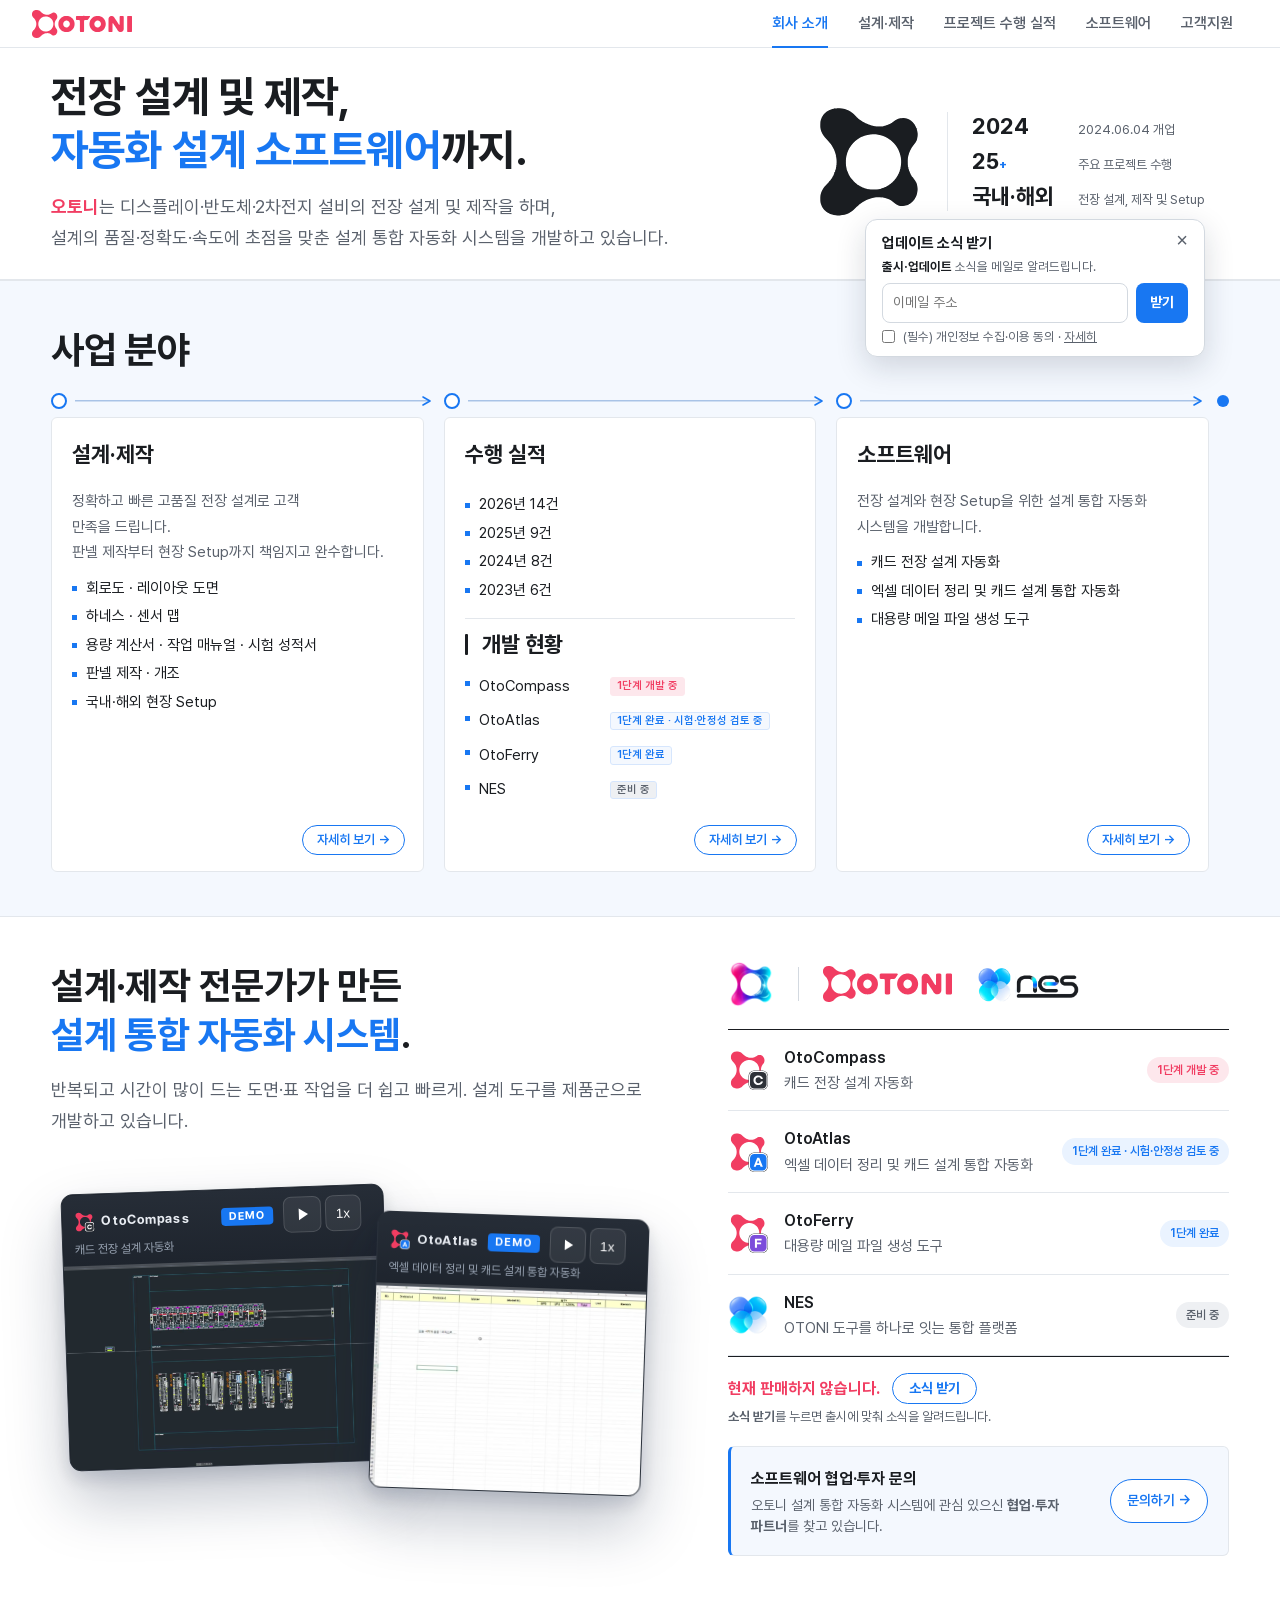
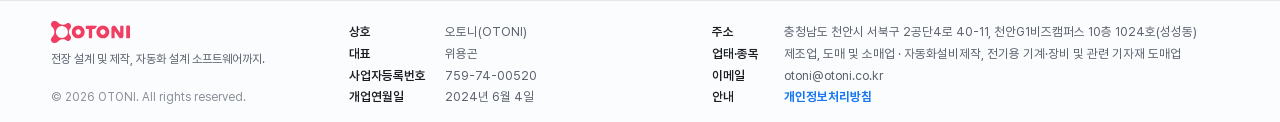
==== index.html @ 74be7f38 "Add files via upload" ====
<!DOCTYPE html>
<html lang="ko">
<head>
<meta charset="utf-8">
<meta name="viewport" content="width=device-width, initial-scale=1">
<title>회사 소개 | OTONI</title>
<meta name="description" content="오토니(OTONI) — 디스플레이·반도체·2차전지 설비의 전장 설계 및 제작, 설계 통합 자동화 시스템 개발.">
<meta property="og:type" content="website">
<meta property="og:site_name" content="OTONI 오토니">
<meta property="og:title" content="회사 소개 | OTONI">
<meta property="og:description" content="오토니는 디스플레이·반도체·2차전지 설비의 전장 설계 및 제작을 하며, 설계의 품질·정확도·속도에 초점을 맞춘 설계 통합 자동화 시스템을 개발하고 있습니다.">
<meta property="og:url" content="https://otoni.co.kr/">
<meta property="og:image" content="https://otoni.co.kr/og.png">
<meta property="og:image:width" content="1200">
<meta property="og:image:height" content="630">
<meta name="twitter:card" content="summary_large_image">
<meta name="theme-color" content="#ffffff">
<link rel="icon" href="mark.svg?v=1123a" type="image/svg+xml">
<link rel="stylesheet" href="style.css?v=1123a">
</head>
<body class="p-home">
<header class="hd">
  <div class="wrap hd-in">
    <a class="brand" href="index.html?v=1123a" aria-label="OTONI 홈"><img class="logo" src="logo_small.svg?v=1123a" alt="OTONI" width="143" height="40"></a>
    <nav class="nav">
      <a href="index.html?v=1123a#about" data-page="p-home">회사 소개</a>
      <a href="design.html?v=1123a" data-page="p-design">설계·제작</a>
      <a href="build.html?v=1123a" data-page="p-build">프로젝트 수행 실적</a>
      <a href="software.html?v=1123a" data-page="p-software">소프트웨어</a>
      <a href="contact.html?v=1123a" data-page="p-contact">고객지원</a>
    </nav>
  </div>
</header>
<main>
<script>(function(){var m=window.matchMedia&&matchMedia('(hover:hover) and (pointer:fine)').matches;if(m)document.documentElement.classList.add('hov-ok');})();</script>
<svg width="0" height="0" style="position:absolute" aria-hidden="true"><defs><symbol id="otm" viewBox="0 0 906.6 1000"><path fill="#F13D62" fill-rule="evenodd" d="M149,0.5 L132.6,2.1 L119.2,4.1 L108.4,6.6 L97.3,10.1 L83.6,15.7 L70.9,22.1 L59.3,29.1 L48.9,36.8 L40.2,44.5 L31.9,53.6 L24.4,63.4 L17.9,73.8 L11.8,85.9 L6.7,98.4 L3.3,109.6 L1.2,121 L0,145 L0.1,163.6 L0.9,175.9 L3.8,192.7 L10,210.7 L20,231.3 L32.2,250.5 L42.6,263.6 L72.8,296.3 L94.7,322.3 L108.9,342.5 L122.4,366.1 L129.1,380.1 L134.8,393.8 L140.5,410.1 L145.1,426.1 L148.3,440.6 L151.4,458.9 L153.5,476.1 L154.4,490.9 L154.4,507 L153.2,523.6 L150.4,545.1 L147,563.9 L143.1,579.5 L138,595.4 L132,611 L124.9,626.8 L111.5,651.8 L104.1,663.2 L95.7,674.7 L73,702.4 L41.5,735.6 L29.1,751.8 L21.2,764.3 L14.6,776.8 L9,789.9 L4.7,802.7 L1.5,817.7 L0.2,833.6 L0.2,863.3 L1.9,881.6 L5.6,896.4 L12.1,913 L19.5,927.2 L28.6,940.3 L36.3,949.2 L44.6,957.4 L53.6,964.9 L62.7,971.2 L73.3,977.4 L85,983.1 L96.4,987.8 L108.1,991.4 L121.8,994.6 L140.7,998.1 L152.3,999.5 L162.1,1000 L171.3,999.7 L181.7,998.5 L219.3,991.8 L235.3,987.3 L251.9,980.8 L266.8,973.4 L281.5,964.3 L292.5,956.3 L303.3,947.1 L338.3,913 L356.1,897.6 L382.4,878.1 L395.4,869.8 L407.8,862.8 L421.1,856.3 L437,849.4 L452.6,843.4 L466.7,838.8 L482.2,834.7 L503.4,830.2 L518,827.7 L531.5,826.3 L556.2,825.9 L578.9,827.9 L608.6,834.1 L632.1,841.4 L650.8,849.5 L668,859.3 L683.6,870.3 L710.8,891.7 L722,899.2 L735.3,905.4 L749.4,909.1 L760.9,910.3 L773.1,909.9 L787.7,907.7 L803.9,903.9 L815.5,900 L826.7,895 L837.3,888.8 L847.8,881.3 L859.8,870.6 L871.3,857.8 L881.3,843.7 L889.4,829.2 L895.7,814.6 L900.3,799.3 L904.2,779.4 L905.9,762.3 L905.5,748.8 L903.4,732.3 L900.3,716.6 L896.5,704.4 L891.6,693.9 L885.2,683.5 L861.4,652.7 L851.9,639 L843.6,625.2 L836.7,611.4 L827.8,589.7 L820.4,566.2 L814.8,542.8 L812.6,523.9 L812.3,485.5 L813.6,464 L817.8,442.3 L826.6,412.1 L836.9,387.6 L850.4,362.6 L862.4,344.7 L885.9,314.3 L893.9,301.4 L897.4,293.6 L900.1,285.6 L904.8,262.1 L906.6,246.2 L906.5,232.7 L904.4,216.9 L900.2,198.3 L895.2,183.1 L888.3,167.3 L880.6,153.3 L871.7,140.7 L860.2,127.9 L847.2,116.6 L834,107.5 L819.8,100.3 L807.2,95.9 L794.6,93.4 L778,92.4 L759.6,92.9 L750.5,94 L741.5,95.9 L732.8,98.7 L723.3,102.9 L706.6,112.2 L674.7,134.5 L657.3,145 L635.6,155.4 L612.2,163.3 L589.6,169 L569.4,171.3 L528,171.3 L515.1,170.4 L503.6,168.6 L468.9,159.9 L442.6,151 L414.3,138.7 L386.6,123.6 L366.4,110.4 L348.9,96.7 L332.9,82.1 L303.1,52.4 L288.7,39.8 L272.6,28.4 L256.4,19.5 L245.6,14.8 L233.4,10.5 L221.6,7.1 L210.8,4.7 L195.6,2.6 L172.9,0.4 L161.2,0 Z M463.8,232.1 L489.5,230.8 L519.8,231.6 L543.1,234.4 L566.7,239.6 L591.4,247.3 L613.6,256.7 L635.3,268.6 L656.2,282.9 L677.4,300.9 L697.2,320.4 L713.4,339.9 L726.5,359.4 L738.7,382.2 L748.8,406.8 L757.2,434 L762.3,459.4 L765.1,485.9 L765.3,507.4 L762.5,538.2 L757.7,564.4 L750.9,588.7 L742.3,610.6 L730,634.8 L716.4,656.2 L699,677.9 L680.3,697.7 L662.5,713 L641.8,727.5 L618.1,740.8 L593.2,751.7 L566.8,760.4 L554.8,763.3 L542.6,765.5 L516.8,767.9 L485.9,768.2 L458.1,766.6 L435.5,763.1 L410.5,756.2 L386.3,747 L362.5,735.2 L341,721.8 L321.7,706.4 L301,686 L280.4,662.9 L272.5,652.7 L265.9,643 L253.9,620.7 L241.7,592.3 L234.4,568.7 L229.2,543.3 L226.8,516.8 L226.7,485.3 L228.8,461.3 L233.5,436.4 L240.9,410.2 L250.7,385.5 L262.4,363.1 L276.6,342.1 L296,318.9 L317.9,297 L337.6,281.2 L362.4,264.9 L384.3,253.5 L408.5,244.2 L436.6,236.8 Z"/></symbol></defs></svg>
<section class="hero" id="about">
  <div class="wrap hero-in">
    <div class="hero-text">
      <h1><span class="nb">전장 설계 및 제작,</span> <span class="nb"><span class="bl">자동화 설계 소프트웨어</span>까지.</span></h1>
      <p class="lead"><b class="o">오토니</b>는 디스플레이·반도체·2차전지 설비의 전장 설계 및 제작을 하며,<br class="br-pc"> 설계의 품질·정확도·속도에 초점을 맞춘 설계 통합 자동화 시스템을 개발하고 있습니다.</p>
    </div>
    <div class="hero-side">
      <span class="mk-hit"><svg class="draw-mark" viewBox="-20 -20 946.6 1040" aria-hidden="true"><defs><clipPath id="mclip"><path id="mk" clip-rule="evenodd" d="M149,0.5 L132.6,2.1 L119.2,4.1 L108.4,6.6 L97.3,10.1 L83.6,15.7 L70.9,22.1 L59.3,29.1 L48.9,36.8 L40.2,44.5 L31.9,53.6 L24.4,63.4 L17.9,73.8 L11.8,85.9 L6.7,98.4 L3.3,109.6 L1.2,121 L0,145 L0.1,163.6 L0.9,175.9 L3.8,192.7 L10,210.7 L20,231.3 L32.2,250.5 L42.6,263.6 L72.8,296.3 L94.7,322.3 L108.9,342.5 L122.4,366.1 L129.1,380.1 L134.8,393.8 L140.5,410.1 L145.1,426.1 L148.3,440.6 L151.4,458.9 L153.5,476.1 L154.4,490.9 L154.4,507 L153.2,523.6 L150.4,545.1 L147,563.9 L143.1,579.5 L138,595.4 L132,611 L124.9,626.8 L111.5,651.8 L104.1,663.2 L95.7,674.7 L73,702.4 L41.5,735.6 L29.1,751.8 L21.2,764.3 L14.6,776.8 L9,789.9 L4.7,802.7 L1.5,817.7 L0.2,833.6 L0.2,863.3 L1.9,881.6 L5.6,896.4 L12.1,913 L19.5,927.2 L28.6,940.3 L36.3,949.2 L44.6,957.4 L53.6,964.9 L62.7,971.2 L73.3,977.4 L85,983.1 L96.4,987.8 L108.1,991.4 L121.8,994.6 L140.7,998.1 L152.3,999.5 L162.1,1000 L171.3,999.7 L181.7,998.5 L219.3,991.8 L235.3,987.3 L251.9,980.8 L266.8,973.4 L281.5,964.3 L292.5,956.3 L303.3,947.1 L338.3,913 L356.1,897.6 L382.4,878.1 L395.4,869.8 L407.8,862.8 L421.1,856.3 L437,849.4 L452.6,843.4 L466.7,838.8 L482.2,834.7 L503.4,830.2 L518,827.7 L531.5,826.3 L556.2,825.9 L578.9,827.9 L608.6,834.1 L632.1,841.4 L650.8,849.5 L668,859.3 L683.6,870.3 L710.8,891.7 L722,899.2 L735.3,905.4 L749.4,909.1 L760.9,910.3 L773.1,909.9 L787.7,907.7 L803.9,903.9 L815.5,900 L826.7,895 L837.3,888.8 L847.8,881.3 L859.8,870.6 L871.3,857.8 L881.3,843.7 L889.4,829.2 L895.7,814.6 L900.3,799.3 L904.2,779.4 L905.9,762.3 L905.5,748.8 L903.4,732.3 L900.3,716.6 L896.5,704.4 L891.6,693.9 L885.2,683.5 L861.4,652.7 L851.9,639 L843.6,625.2 L836.7,611.4 L827.8,589.7 L820.4,566.2 L814.8,542.8 L812.6,523.9 L812.3,485.5 L813.6,464 L817.8,442.3 L826.6,412.1 L836.9,387.6 L850.4,362.6 L862.4,344.7 L885.9,314.3 L893.9,301.4 L897.4,293.6 L900.1,285.6 L904.8,262.1 L906.6,246.2 L906.5,232.7 L904.4,216.9 L900.2,198.3 L895.2,183.1 L888.3,167.3 L880.6,153.3 L871.7,140.7 L860.2,127.9 L847.2,116.6 L834,107.5 L819.8,100.3 L807.2,95.9 L794.6,93.4 L778,92.4 L759.6,92.9 L750.5,94 L741.5,95.9 L732.8,98.7 L723.3,102.9 L706.6,112.2 L674.7,134.5 L657.3,145 L635.6,155.4 L612.2,163.3 L589.6,169 L569.4,171.3 L528,171.3 L515.1,170.4 L503.6,168.6 L468.9,159.9 L442.6,151 L414.3,138.7 L386.6,123.6 L366.4,110.4 L348.9,96.7 L332.9,82.1 L303.1,52.4 L288.7,39.8 L272.6,28.4 L256.4,19.5 L245.6,14.8 L233.4,10.5 L221.6,7.1 L210.8,4.7 L195.6,2.6 L172.9,0.4 L161.2,0 Z M463.8,232.1 L489.5,230.8 L519.8,231.6 L543.1,234.4 L566.7,239.6 L591.4,247.3 L613.6,256.7 L635.3,268.6 L656.2,282.9 L677.4,300.9 L697.2,320.4 L713.4,339.9 L726.5,359.4 L738.7,382.2 L748.8,406.8 L757.2,434 L762.3,459.4 L765.1,485.9 L765.3,507.4 L762.5,538.2 L757.7,564.4 L750.9,588.7 L742.3,610.6 L730,634.8 L716.4,656.2 L699,677.9 L680.3,697.7 L662.5,713 L641.8,727.5 L618.1,740.8 L593.2,751.7 L566.8,760.4 L554.8,763.3 L542.6,765.5 L516.8,767.9 L485.9,768.2 L458.1,766.6 L435.5,763.1 L410.5,756.2 L386.3,747 L362.5,735.2 L341,721.8 L321.7,706.4 L301,686 L280.4,662.9 L272.5,652.7 L265.9,643 L253.9,620.7 L241.7,592.3 L234.4,568.7 L229.2,543.3 L226.8,516.8 L226.7,485.3 L228.8,461.3 L233.5,436.4 L240.9,410.2 L250.7,385.5 L262.4,363.1 L276.6,342.1 L296,318.9 L317.9,297 L337.6,281.2 L362.4,264.9 L384.3,253.5 L408.5,244.2 L436.6,236.8 Z"/></clipPath><filter id="gr" x="-10%" y="-10%" width="120%" height="120%"><feTurbulence type="fractalNoise" baseFrequency="0.09" numOctaves="3" seed="4" result="n"/><feColorMatrix in="n" type="matrix" values="0 0 0 0 0 0 0 0 0 0 0 0 0 0 0 0 0 0 -2.2 1.7" result="m"/><feComposite in="SourceGraphic" in2="m" operator="in" result="t"/><feTurbulence type="fractalNoise" baseFrequency="0.02" numOctaves="2" seed="9" result="d"/><feDisplacementMap in="t" in2="d" scale="22" xChannelSelector="R" yChannelSelector="G"/></filter><filter id="gr2" x="-5%" y="-5%" width="110%" height="110%"><feTurbulence type="fractalNoise" baseFrequency="0.11" numOctaves="3" seed="2" result="n"/><feColorMatrix in="n" type="matrix" values="0 0 0 0 0 0 0 0 0 0 0 0 0 0 0 0 0 0 -0.9 1.35" result="m"/><feComposite in="SourceGraphic" in2="m" operator="in" result="t"/><feTurbulence type="fractalNoise" baseFrequency="0.03" numOctaves="2" seed="6" result="d"/><feDisplacementMap in="t" in2="d" scale="10" xChannelSelector="R" yChannelSelector="G"/></filter></defs><g filter="url(#gr)"><g class="hts" clip-path="url(#mclip)"></g></g><use class="fl" href="#mk" fill-rule="evenodd" filter="url(#gr2)"/><use class="sol" href="#mk" fill-rule="evenodd"/><mask id="wm" maskUnits="userSpaceOnUse" x="-60" y="-60" width="1030" height="1120"><g class="lvl"><path class="wv" fill="#fff" d="M-900,0 Q-825,-60 -750,0 T-600,0 Q-525,-60 -450,0 T-300,0 Q-225,-60 -150,0 T0,0 Q75,-60 150,0 T300,0 Q375,-60 450,0 T600,0 Q675,-60 750,0 T900,0 Q975,-60 1050,0 T1200,0 Q1275,-60 1350,0 T1500,0 Q1575,-60 1650,0 T1800,0 Q1875,-60 1950,0 T2100,0 L1900,1300 L-900,1300 Z"/></g></mask><g class="pk" mask="url(#wm)"><use href="#mk" fill-rule="evenodd" class="pkf"/><use href="#mk" class="pks"/></g></svg></span><script>(function(){var s=document.querySelector(".draw-mark");if(!s)return;var n="http://www.w3.org/2000/svg",g=s.querySelector(".hts"),d=s.querySelector("#mk").getAttribute("d"),q=11,i,e;function R(){q=(q*16807)%2147483647;return q/2147483647}function p(c,a){var t=document.createElementNS(n,"path");t.setAttribute("class",c);t.setAttribute("pathLength","1");t.setAttribute("d",a);return t}var N=900;for(i=0;i<N;i++){var ps=i<N/2?0:1,f=(i%(N/2))/(N/2),an=-0.62+(R()-0.5)*0.12,L=220+R()*300,x=-60+R()*1030,y=1060-f*1130+(R()-0.5)*90,cx=Math.cos(an)*L/2,cy=Math.sin(an)*L/2,bx=(R()-0.5)*50,by=(R()-0.5)*50;e=p("ht","M"+(x-cx).toFixed(0)+" "+(y-cy).toFixed(0)+" Q"+(x+bx).toFixed(0)+" "+(y+by).toFixed(0)+" "+(x+cx).toFixed(0)+" "+(y+cy).toFixed(0));e.style.animationDelay=((ps?3.4:2.6)+1.0*f+R()*0.12).toFixed(2)+"s";e.style.strokeWidth=(6+R()*7).toFixed(1);e.style.opacity=(ps?0.6+R()*0.35:0.25+R()*0.25).toFixed(2);g.appendChild(e)}d.split(/(?=M)/).forEach(function(x){if(x.trim())s.appendChild(p("ol",x.trim()))});var pk=s.querySelector(".pk");if(pk)s.appendChild(pk)})();</script><script>(function(){var s=document.querySelector('.draw-mark');if(!s)return;var h=s.parentNode;var gi=document.createElementNS('http://www.w3.org/2000/svg','g');gi.setAttribute('class','in');[].slice.call(s.childNodes).forEach(function(n){if(n.nodeName!=='defs')gi.appendChild(n);});s.appendChild(gi);var rm=window.matchMedia&&matchMedia('(prefers-reduced-motion:reduce)').matches;setTimeout(function(){s.classList.add('ready');},rm?0:4700);var lv=s.querySelector('.lvl');if(!s.animate||!lv)return;var T=2600,E='cubic-bezier(.3,.6,.4,1)',IO='ease-in-out',TL=[{transform:'rotate(0deg)',offset:0},{transform:'rotate(0deg)',offset:0.6346,easing:IO},{transform:'rotate(-20deg)',offset:0.7731,easing:IO},{transform:'rotate(1.5deg)',offset:0.9423,easing:IO},{transform:'rotate(0deg)',offset:1}],FL=[{transform:'translateY(1150px)',offset:0,easing:'ease-in-out'},{transform:'translateY(-70px)',offset:0.6923},{transform:'translateY(-70px)',offset:1}];var J=[{transform:'rotate(0deg)',offset:0}];for(var k=1;k<=45;k++){var a=5*Math.min(1,(46-k)/16);J.push({transform:'rotate('+(k%2?-a:a).toFixed(2)+'deg)',offset:+(0.6923*k/46).toFixed(4)});}J.push({transform:'rotate(0deg)',offset:0.6923},{transform:'rotate(0deg)',offset:1}); var A=null;function mk(){if(A)return;A=rm?[lv.animate(FL,{duration:T,fill:'both'})]:[s.animate(TL,{duration:T,fill:'both'}),gi.animate(J,{duration:T,fill:'both'}),lv.animate(FL,{duration:T,fill:'both'})];A.forEach(function(a){a.pause();});}var AC=null,cur=null;function unlock(){if(rm)return;try{if(!AC)AC=new (window.AudioContext||window.webkitAudioContext)();if(AC.state==='suspended')AC.resume();}catch(x){}}document.addEventListener('pointerdown',unlock,true);document.addEventListener('keydown',unlock,true);function snd(dur){if(rm||!AC||dur<0.05)return null;if(AC.state==='suspended')AC.resume();var c=AC,t=c.currentTime+0.02,end=t+dur,m=c.createGain(),e=c.createGain(),all=[];m.gain.value=0.25;m.connect(c.destination);e.gain.setValueAtTime(0,t);e.gain.linearRampToValueAtTime(1,t+0.04);e.gain.setValueAtTime(1,Math.max(t+0.05,end-0.12));e.gain.linearRampToValueAtTime(0,end);e.connect(m);function osc(ty,f){var o=c.createOscillator();o.type=ty;o.frequency.value=f;all.push(o);return o;}var o=osc('triangle',650);o.frequency.setValueAtTime(650,t);o.frequency.linearRampToValueAtTime(950,end);var am=c.createGain();am.gain.value=0.5;var l=osc('sine',18),lg=c.createGain();lg.gain.value=0.5;l.connect(lg);lg.connect(am.gain);o.connect(am);am.connect(e);var h2=osc('sine',1300),hg=c.createGain();hg.gain.value=0.2;h2.frequency.setValueAtTime(1300,t);h2.frequency.linearRampToValueAtTime(1900,end);h2.connect(hg);hg.connect(am);all.forEach(function(x){x.start(t);x.stop(end+0.02);});var p=c.createOscillator(),pg=c.createGain();p.type='sine';p.frequency.setValueAtTime(600,end);p.frequency.exponentialRampToValueAtTime(1800,end+0.12);pg.gain.setValueAtTime(0,end);pg.gain.linearRampToValueAtTime(1,end+0.015);pg.gain.exponentialRampToValueAtTime(0.001,end+0.2);p.connect(pg);pg.connect(m);p.start(end);p.stop(end+0.22);all.push(p);return {stop:function(){var n=c.currentTime;try{m.gain.cancelScheduledValues(n);m.gain.setValueAtTime(m.gain.value,n);m.gain.linearRampToValueAtTime(0,n+0.05);}catch(x){}all.forEach(function(x){try{x.stop(n+0.06);}catch(y){}});}};}function go(r){mk();A.forEach(function(a){a.playbackRate=r;a.play();});if(cur){cur.stop();cur=null;}if(r>0){var left=(1800-(A[0].currentTime||0))/1000;try{cur=snd(left);}catch(x){}}}function run(r){if(!s.classList.contains('ready')||!document.documentElement.classList.contains('hov-ok'))return;go(r);}h.addEventListener('pointerenter',function(){run(1);});h.addEventListener('pointerleave',function(){run(-1);});var busy=false;h.addEventListener('click',function(){if(document.documentElement.classList.contains('hov-ok')||!s.classList.contains('ready')||busy)return;busy=true;unlock();go(1);setTimeout(function(){go(-1);setTimeout(function(){busy=false;},T);},T);});var li=document.createElement('li');li.className='mk-li';var mq=window.matchMedia&&matchMedia('(max-width:900px)');function place(){var ul=document.querySelector('.hero-stats');if(!ul)return;if(mq&&mq.matches){if(h.parentNode!==li){li.appendChild(h);ul.appendChild(li);}}else if(h.parentNode===li){ul.parentNode.insertBefore(h,ul);if(li.parentNode)li.parentNode.removeChild(li);}}function init(){place();if(mq){if(mq.addEventListener)mq.addEventListener('change',place);else if(mq.addListener)mq.addListener(place);}}if(document.readyState==='loading')document.addEventListener('DOMContentLoaded',init);else init();})();</script>
      <ul class="hero-stats">
        <li><b>2024</b><span>2024.06.04 개업</span></li>
        <li><b>25<small>+</small></b><span>주요 프로젝트 수행</span></li>
        <li><b>국내·해외</b><span>전장 설계, 제작 및 Setup</span></li>
      </ul>
    </div>
  </div>
</section>

<section class="sec business" id="business">
  <div class="wrap">
    <h2>사업 분야</h2>
    <ol class="flow">
      <li class="step">
        <i class="node" aria-hidden="true"></i>
        <div class="box">
        <h3><a class="step-link" href="design.html?v=1123a">설계·제작</a></h3>
        <p>정확하고 빠른 고품질 전장 설계로 고객 만족을 드립니다.</p>
        <p>판넬 제작부터 현장 Setup까지 책임지고 완수합니다.</p>
        <ul><li>회로도 · 레이아웃 도면</li><li>하네스 · 센서 맵</li><li>용량 계산서 · 작업 매뉴얼 · 시험 성적서</li><li>판넬 제작 · 개조</li><li>국내·해외 현장 Setup</li></ul>
        <span class="more" aria-hidden="true">자세히 보기 <i class="arr">→</i></span>
        </div>
      </li>
      <li class="step">
        <i class="node" aria-hidden="true"></i>
        <div class="box bx2-box">
        <h3><a class="step-link" href="build.html?v=1123a">수행 실적</a></h3>
        <div class="bx2"><div class="bx2-lft"><ul><li>2026년 14건</li><li>2025년 9건</li><li>2024년 8건</li><li>2023년 6건</li></ul></div><div class="bx2-r"><p class="bx2-h bx2-t"><i class="h3-bar" aria-hidden="true"></i>개발 현황</p><ul class="bx2-l"><li>OtoCompass<i class="tag ing">1단계 개발 중</i></li><li>OtoAtlas<i class="tag done">1단계 완료 ·<span class="tbr"></span> 시험·안정성 검토 중</i></li><li>OtoFerry<i class="tag done">1단계 완료</i></li><li>NES<i class="tag prep">준비 중</i></li></ul></div></div>
        <span class="more" aria-hidden="true">자세히 보기 <i class="arr">→</i></span>
        </div>
      </li>
      <li class="step">
        <i class="node" aria-hidden="true"></i>
        <div class="box">
        <h3><a class="step-link" href="software.html?v=1123a">소프트웨어</a></h3>
        <p>전장 설계와 현장 Setup을 위한 설계 통합 자동화 시스템을 개발합니다.</p>
        <ul><li>캐드 전장 설계 자동화</li><li>엑셀 데이터 정리 및 캐드 설계 통합 자동화</li><li>대용량 메일 파일 생성 도구</li></ul>
        <span class="more" aria-hidden="true">자세히 보기 <i class="arr">→</i></span>
        </div>
      </li>
    </ol>
  </div>
</section>

<section class="sec software" id="software">
  <div class="wrap">
    <div class="sw-in">
      <div class="sw-text">
        <h2>설계·제작 전문가가 만든<br><span>설계 통합 자동화 시스템</span>.</h2>
        <p class="lead">반복되고 시간이 많이 드는 도면·표 작업을 더 쉽고 빠르게. 설계 도구를 제품군으로 개발하고 있습니다.</p>
        <div class="vds"><figure class="vd"><div class="vd-bar"><span class="vd-dots" aria-hidden="true"><i></i><i></i><i></i></span><b>OtoCompass</b><span class="vd-sub">캐드 전장 설계 자동화</span><span class="vd-live">DEMO</span></div><video src="v_demo2.mp4" poster="v_demo2_p.jpg" autoplay muted loop playsinline disablepictureinpicture disableremoteplayback preload="metadata" aria-label="OtoCompass 시연 영상" data-head="OtoCompass_head_ondark.svg"></video><span class="vd-zoom" aria-hidden="true"><svg viewBox="0 0 80 80"><circle cx="40" cy="40" r="37"/><path d="M33 26.5 L55 40 L33 53.5 Z"/></svg></span></figure>
<figure class="vd"><div class="vd-bar"><span class="vd-dots" aria-hidden="true"><i></i><i></i><i></i></span><b>OtoAtlas</b><span class="vd-sub">엑셀 데이터 정리 및 캐드 설계 통합 자동화</span><span class="vd-live">DEMO</span></div><video src="v_demo1.mp4" poster="v_demo1_p.jpg" autoplay muted loop playsinline disablepictureinpicture disableremoteplayback preload="metadata" aria-label="OtoAtlas 시연 영상" data-head="OtoAtlas_head_ondark.svg"></video><span class="vd-zoom" aria-hidden="true"><svg viewBox="0 0 80 80"><circle cx="40" cy="40" r="37"/><path d="M33 26.5 L55 40 L33 53.5 Z"/></svg></span></figure>
</div>
      </div>
      <div class="sw-side">
        <div class="syms" aria-label="PJT = OTONI + NES">
          <img class="sym-pjt" src="combo.png?v=1123a" alt="PJT">
          <span class="sym-bar" aria-hidden="true"></span>
          <img class="sym-otoni" src="logo.svg?v=1123a" alt="OTONI">
          <img class="sym-nes" src="nes_h2.png" alt="NES">
        </div>
        <ul class="sw-list">
          <li><img class="pi" src="OtoCompass_40.svg" alt=""><div><b>OtoCompass</b><span>캐드 전장 설계 자동화</span></div><span class="soon dev">1단계 개발 중</span></li>
          <li><img class="pi" src="OtoAtlas_40.svg" alt=""><div><b>OtoAtlas</b><span>엑셀 데이터 정리 및 캐드 설계 통합 자동화</span></div><span class="soon done">1단계 완료 · 시험·안정성 검토 중</span></li>
          <li><img class="pi" src="OtoFerry_40.svg" alt=""><div><b>OtoFerry</b><span>대용량 메일 파일 생성 도구</span></div><span class="soon done">1단계 완료</span></li>
          <li><img class="pi" src="nes.png?v=1123a" alt=""><div><b>NES</b><span>OTONI 도구를 하나로 잇는 통합 플랫폼</span></div><span class="soon">준비 중</span></li>
        </ul>
        <div class="sale-row sale-c" id="subscribe"><div class="sale-l"><p class="sale-1">현재 판매하지 않습니다. <button type="button" class="sub-open" aria-expanded="false">소식 받기</button></p><p class="sale-2"><strong>소식 받기</strong>를 누르면 출시에 맞춰 소식을 알려드립니다.</p></div>
  <form class="sub-form" hidden novalidate>
    <div class="sub-row"><input type="email" name="email" placeholder="이메일 주소" autocomplete="email" required aria-label="이메일 주소"><button type="submit">받기</button></div>
    <label class="sub-ok"><input type="checkbox" name="agree"> (필수) 개인정보 수집·이용 동의 — 이메일 주소, 소식 메일 발송, 수신 거부 때까지 보관 · <a href="privacy.html?v=1123a#subscribe">자세히</a></label>
    <p class="sub-msg" aria-live="polite"></p>
  </form></div>
        <div class="inv"><div><b>소프트웨어 협업·투자 문의</b><span>오토니 설계 통합 자동화 시스템에 관심 있으신 <strong>협업·투자 파트너</strong>를 찾고 있습니다.</span></div><a href="mailto:otoni@otoni.co.kr">문의하기 →</a></div>
      </div>
    </div>
  </div>
</section>
<div class="vlb" id="vlb" hidden role="dialog" aria-modal="true" aria-label="시연 영상 크게 보기"><div class="vlb-box" tabindex="-1"><div class="vlb-bar"><span class="vlb-t"></span><div class="vd-ctl"><button type="button" class="vd-pp" aria-label="멈춤"><svg viewBox="0 0 24 24" aria-hidden="true"><path class="ps" d="M8 5h3v14H8zM13 5h3v14h-3z"/><path class="pl" d="M8 5l11 7-11 7z"/></svg></button><button type="button" class="vd-sp" aria-label="재생 속도">1x</button></div><button class="vlb-b vlb-fs" type="button" aria-label="전체 화면" title="전체 화면"><svg viewBox="0 0 24 24" aria-hidden="true"><rect x="5" y="5" width="14" height="14" rx="1.5"/></svg></button><button class="vlb-b vlb-x" type="button" aria-label="닫기" title="닫기"><svg viewBox="0 0 24 24" aria-hidden="true"><path d="M6 6l12 12M18 6L6 18"/></svg></button></div><video muted loop playsinline disablepictureinpicture disableremoteplayback></video></div></div>
<script>
(function(){var lb=document.getElementById('vlb');if(!lb)return;var lv=lb.querySelector('video'),lt=lb.querySelector('.vlb-t'),lx=lb.querySelector('.vlb-x'),lf=lb.querySelector('.vlb-fs'),bx=lb.querySelector('.vlb-box'),last=null;
function fit(){var s=lv.videoWidth?lv:last,ar=s&&s.videoWidth?s.videoWidth/s.videoHeight:1.6;bx.style.width=innerWidth<=560?'':Math.round(Math.min(innerWidth*0.7,1000,(innerHeight-120)*ar))+'px';}
window.addEventListener('resize',function(){if(!lb.hidden)fit();});lv.addEventListener('loadedmetadata',function(){if(!lb.hidden)fit();});
function fsEl(){return document.fullscreenElement||document.webkitFullscreenElement;}
var snd=null;function ding(){try{if(!snd){snd=new Audio('play_click.mp3');snd.volume=0.35;}snd.currentTime=0;var q=snd.play();if(q&&q.catch)q.catch(function(){});}catch(e){}}   

var lpp=lb.querySelector('.vd-pp'),lsp=lb.querySelector('.vd-sp'),lc=lb.querySelector('.vd-ctl');
lc.addEventListener('click',function(e){e.stopPropagation();});
function lui(){lpp.classList.toggle('paused',lv.paused);lpp.setAttribute('aria-label',lv.paused?'재생':'멈춤');lsp.textContent=lv.playbackRate+'x';}
['play','pause','ratechange','loadedmetadata'].forEach(function(k){lv.addEventListener(k,lui);});
lpp.onclick=function(){if(lv.paused){var p=lv.play();if(p&&p.catch)p.catch(function(){});if(last){var q=last.play();if(q&&q.catch)q.catch(function(){});}}else{lv.pause();if(last)last.pause();}lui();};
lsp.onclick=function(){var r=lv.playbackRate>1?1:2;lv.defaultPlaybackRate=lv.playbackRate=r;if(last)last.playbackRate=r;lui();};
function open(v){ding();last=v;var nm=(v.getAttribute('aria-label')||'').replace(' 시연 영상',''),hd=v.getAttribute('data-head');if(hd){lt.textContent='';var im=new Image();im.className='vlb-logo';im.alt=nm;im.src=hd;lt.appendChild(im);}else lt.textContent=nm;lv.src=v.currentSrc||v.src;lv.poster=v.poster;lv.muted=true;lv.defaultPlaybackRate=lv.playbackRate=v.playbackRate||1;lb.hidden=false;document.documentElement.classList.add('vlb-on');fit();try{lv.currentTime=0;}catch(e){}if(v.paused){lv.pause();}else{var p=lv.play();if(p&&p.catch)p.catch(function(){});}lui();bx.focus();}
function close(){if(fsEl()){(document.exitFullscreen||document.webkitExitFullscreen).call(document);}lb.hidden=true;lv.pause();lv.removeAttribute('src');lv.load();document.documentElement.classList.remove('vlb-on');if(last)last.focus();}

function full(){if(fsEl()){(document.exitFullscreen||document.webkitExitFullscreen).call(document);return;}if(bx.requestFullscreen){var q=bx.requestFullscreen();if(q&&q.catch)q.catch(function(){});}else if(bx.webkitRequestFullscreen)bx.webkitRequestFullscreen();else if(lv.webkitEnterFullscreen)lv.webkitEnterFullscreen();}
function fsc(){var on=fsEl()===bx;lf.setAttribute('aria-label',on?'전체 화면 끝내기':'전체 화면');lf.title=on?'전체 화면 끝내기':'전체 화면';bx.focus();}
document.addEventListener('fullscreenchange',fsc);document.addEventListener('webkitfullscreenchange',fsc);
[].forEach.call(document.querySelectorAll('.vd video'),function(v){v.tabIndex=0;v.setAttribute('role','button');v.addEventListener('click',function(){open(v);});v.addEventListener('keydown',function(e){if(e.key==='Enter'||e.key===' '){e.preventDefault();open(v);}});});
lx.addEventListener('click',close);lf.addEventListener('click',full);lb.addEventListener('click',function(e){if(e.target===lb)close();});
document.addEventListener('keydown',function(e){if(!lb.hidden&&!fsEl()&&(e.key==='Escape'||e.key==='Esc'))close();});})();
</script>
<script>(function(){var ls=document.querySelectorAll('.step-link');ls.forEach(function(a){a.addEventListener('mouseup',function(){a.blur();});a.addEventListener('click',function(){a.blur();});});window.addEventListener('pageshow',function(){var e=document.activeElement;if(e&&e.classList&&e.classList.contains('step-link'))e.blur();});})();</script>
<script>(function(){var nav=document.querySelectorAll('.nav a'),fine=document.documentElement.classList.contains('hov-ok');function f(h){return (h||'').split(/[?#]/)[0].split('/').pop();}var steps=document.querySelectorAll('.step');function off(){steps.forEach(function(s){s.classList.remove('hv');});nav.forEach(function(a){a.classList.remove('hl');});}steps.forEach(function(s){var l=s.querySelector('.step-link');if(!l)return;var k=f(l.getAttribute('href')),t=null;nav.forEach(function(a){if(f(a.getAttribute('href'))===k)t=a;});function on(){s.classList.add('hv');if(t)t.classList.add('hl');}function out(){s.classList.remove('hv');if(t)t.classList.remove('hl');}if(fine){s.addEventListener('mouseenter',on);s.addEventListener('mouseleave',out);}s.addEventListener('touchstart',function(){off();on();},{passive:true});s.addEventListener('touchmove',out,{passive:true});s.addEventListener('touchcancel',out);s.addEventListener('touchend',function(){setTimeout(out,450);});});window.addEventListener('pageshow',off);})();</script>
<script>

(function(){var bx=document.querySelector('.bx2-box');if(!bx)return;var h=bx.querySelector('h3'),a=h.querySelector('a'),b=bx.querySelector('.bx2'),r=bx.style;
function fit(){if(innerWidth<1601){['--lw','--th','--th2'].forEach(function(p){r.removeProperty(p)});return;}
 r.setProperty('--lw',(Math.ceil(a.getBoundingClientRect().width)+40)+'px');r.setProperty('--th',h.offsetHeight+'px');r.setProperty('--th2','0px');
 r.setProperty('--th2',(bx.querySelector('.bx2-l li').getBoundingClientRect().top-b.getBoundingClientRect().top)+'px');}
fit();addEventListener('load',fit);addEventListener('resize',fit);if(document.fonts)document.fonts.ready.then(fit);})();
</script>
<script>

(function(){
var VD_BGM='';
var SRC=window.OTONI_VD_BGM||VD_BGM,vds=[].slice.call(document.querySelectorAll('.vds .vd'));if(!vds.length||!SRC)return;
function ls(k,v){try{if(v===undefined)return localStorage.getItem(k);localStorage.setItem(k,v);}catch(e){}}
var V=+(ls('otoni_rm_vol')||.3),cur=null;
function fade(a,to,ms,done){var v0=a.volume,t0=performance.now();(function f(){var k=Math.min(1,(performance.now()-t0)/ms);a.volume=Math.max(0,Math.min(1,v0+(to-v0)*k));if(k<1)requestAnimationFrame(f);else if(done)done();})();}
var S=vds.map(function(vd){var bar=vd.querySelector('.vd-bar');if(!bar)return null;
  var vh=document.createElement('div');vh.className='rv-vol off';vh.innerHTML='<button type="button" class="rv-mute" aria-label="배경 음악 켜기/끄기" aria-pressed="false"><svg viewBox="0 0 24 24" aria-hidden="true"><path d="M4 9h4l5-4v14l-5-4H4z"/><path class="w" d="M16 9a4 4 0 0 1 0 6M18.5 6.5a8 8 0 0 1 0 11"/><path class="x" d="M16 9l5 6M21 9l-5 6"/></svg></button><input type="range" min="0" max="1" step="0.05" aria-label="소리 크기">';
  bar.appendChild(vh);var s={vd:vd,vh:vh,au:null,vis:true,rg:vh.querySelector('input'),mb:vh.querySelector('.rv-mute')};s.rg.value=V;s.rg.style.setProperty('--v',V*100+'%');
  vh.addEventListener('click',function(e){e.stopPropagation();});
  s.mb.onclick=function(){if(s.au)off(s);else on(s);};
  s.rg.oninput=function(){V=+s.rg.value;ls('otoni_rm_vol',V);S.forEach(function(o){if(o){o.rg.value=V;o.rg.style.setProperty('--v',V*100+'%');}});if(s.au)s.au.volume=s.vis?V:V*.15;if(V>0&&!s.au)on(s);};
  return s;});
function off(s){var a=s.au;s.au=null;s.vh.classList.add('off');s.mb.setAttribute('aria-pressed','false');if(cur===s)cur=null;if(a)fade(a,0,400,function(){a.pause();});}
function on(s){if(cur&&cur!==s)off(cur);var a=new Audio(SRC);a.loop=true;a.volume=0;s.au=a;cur=s;s.vh.classList.remove('off');s.mb.setAttribute('aria-pressed','true');
  var p=a.play();if(p&&p.catch)p.catch(function(){if(s.au===a)off(s);});fade(a,s.vis?V:V*.15,400);}
var probe=new Audio();probe.preload='metadata';S.forEach(function(s){if(s)s.vh.hidden=true;});probe.addEventListener('loadedmetadata',function(){S.forEach(function(s){if(s)s.vh.hidden=false;});});probe.src=SRC;
if('IntersectionObserver' in window)S.forEach(function(s){if(!s)return;new IntersectionObserver(function(es){s.vis=es[0].isIntersecting;if(s.au)fade(s.au,s.vis?V:V*.15,400);}).observe(s.vd);});
})();
</script>
<script>

(function(){
var vds=[].slice.call(document.querySelectorAll('.vds .vd'));
function fmt(s){s=Math.max(0,Math.floor(s||0));return Math.floor(s/60)+':'+('0'+s%60).slice(-2);}
vds.forEach(function(vd){var bar=vd.querySelector('.vd-bar'),v=vd.querySelector('video');if(!bar||!v)return;
  var c=document.createElement('div');c.className='vd-ctl';
  c.innerHTML='<button type="button" class="vd-pp" aria-label="멈춤"><svg viewBox="0 0 24 24" aria-hidden="true"><path class="ps" d="M8 5h3v14H8zM13 5h3v14h-3z"/><path class="pl" d="M8 5l11 7-11 7z"/></svg></button><button type="button" class="vd-sp" aria-label="재생 속도">1x</button>';
  var vol=bar.querySelector('.rv-vol');if(vol)bar.insertBefore(c,vol);else bar.appendChild(c);
  var sk=document.createElement('div');sk.className='vd-seek';sk.setAttribute('role','slider');sk.setAttribute('aria-label','구간 이동');sk.tabIndex=0;sk.innerHTML='<i class="vd-fill"></i><i class="vd-knob"></i><span class="vd-tip"></span>';bar.appendChild(sk);
  var pp=c.querySelector('.vd-pp'),sp=c.querySelector('.vd-sp'),fill=sk.querySelector('.vd-fill'),knob=sk.querySelector('.vd-knob'),tip=sk.querySelector('.vd-tip'),drag=false;
  [c,sk].forEach(function(el){el.addEventListener('click',function(e){e.stopPropagation();});});
  function ui(){var p=v.duration?v.currentTime/v.duration:0;fill.style.transform='scaleX('+p.toFixed(4)+')';knob.style.left=(p*100).toFixed(2)+'%';pp.classList.toggle('paused',v.paused);pp.setAttribute('aria-label',v.paused?'재생':'멈춤');sk.setAttribute('aria-valuenow',Math.round(v.currentTime));}
  pp.onclick=function(){if(v.paused){var p=v.play();if(p&&p.catch)p.catch(function(){});}else v.pause();ui();};
  sp.onclick=function(){v.playbackRate=v.playbackRate>1?1:2;sp.textContent=v.playbackRate+'x';};
  function at(e){var r=sk.getBoundingClientRect();return Math.min(1,Math.max(0,(e.clientX-r.left)/r.width));}
  sk.addEventListener('pointerdown',function(e){if(!v.duration)return;drag=true;sk.classList.add('on');try{sk.setPointerCapture(e.pointerId);}catch(_){}v.currentTime=at(e)*v.duration;ui();e.preventDefault();});
  sk.addEventListener('pointermove',function(e){var q=at(e);tip.textContent=fmt(q*(v.duration||0));tip.style.left=(q*100)+'%';if(drag&&v.duration){v.currentTime=q*v.duration;ui();}});
  function end(){if(!drag)return;drag=false;sk.classList.remove('on');if(v.paused&&!pp.dataset.hold){var p=v.play();if(p&&p.catch)p.catch(function(){});}ui();}
  sk.addEventListener('pointerup',end);sk.addEventListener('pointercancel',end);
  sk.addEventListener('keydown',function(e){if(!v.duration)return;if(e.key=='ArrowRight'){v.currentTime=Math.min(v.duration,v.currentTime+5);ui();}if(e.key=='ArrowLeft'){v.currentTime=Math.max(0,v.currentTime-5);ui();}});
  v.addEventListener('ratechange',function(){sp.textContent=v.playbackRate+'x';});   
  v.addEventListener('timeupdate',ui);v.addEventListener('play',ui);v.addEventListener('pause',ui);v.addEventListener('loadedmetadata',ui);ui();
  
  var on=false;function loop(){if(!on)return;if(!v.paused)ui();requestAnimationFrame(loop);}
  if('IntersectionObserver' in window)new IntersectionObserver(function(es){var w=es[0].isIntersecting;if(w&&!on){on=true;loop();}else if(!w)on=false;}).observe(vd);
});
})();
</script>
</main>
<footer class="ft">
  <div class="wrap ft-in">
    <div class="ft-brand">
      <a class="brand" href="index.html?v=1123a" aria-label="OTONI 홈"><img class="logo" src="logo.svg?v=1123a" alt="OTONI" width="143" height="40"></a>
      <p>전장 설계 및 제작, 자동화 설계 소프트웨어까지.</p><p class="copy">© 2026 OTONI. All rights reserved.</p>
    </div>
    <ul class="ft-info">
      <li><b>상호</b> 오토니(OTONI)</li>
      <li><b>대표</b> 위용곤</li>
      <li><b>사업자등록번호</b> 759-74-00520</li>
      <li><b>개업연월일</b> 2024년 6월 4일</li>
    </ul>
    <ul class="ft-info">
      <li><b>주소</b> 충청남도 천안시 서북구 2공단4로 40-11, 천안G1비즈캠퍼스 10층 1024호(성성동)</li>
      <li><b>업태·종목</b> 제조업, 도매 및 소매업 · 자동화설비제작, 전기용 기계·장비 및 관련 기자재 도매업</li>
      <li><b>이메일</b> <a href="mailto:otoni@otoni.co.kr">otoni@otoni.co.kr</a></li><li><b>안내</b> <a class="pp" href="privacy.html?v=1123a"><b>개인정보처리방침</b></a></li>
    </ul>
  </div>
</footer>
<script>
(function(){var nav=document.querySelectorAll('.nav a');var pg=document.body.className;
nav.forEach(function(a){if((a.dataset.page&&a.dataset.page===pg)||(a.dataset.pages&&a.dataset.pages.split(' ').indexOf(pg)>=0))a.classList.add('on');});
if(pg!=='p-home'||!('IntersectionObserver' in window))return;
var map={};nav.forEach(function(a){if(a.dataset.sec)map[a.dataset.sec]=a;});
var io=new IntersectionObserver(function(es){es.forEach(function(e){if(e.isIntersecting){nav.forEach(function(a){a.classList.remove('on');});var a=map[e.target.id];if(a)a.classList.add('on');}});},{rootMargin:'-45% 0px -50% 0px'});
Object.keys(map).forEach(function(id){var s=document.getElementById(id);if(s)io.observe(s);});})();
</script>
<div class="sub-bar" id="subBar" hidden role="dialog" aria-label="업데이트 소식 받기">
  <button type="button" class="sub-x" aria-label="닫기">×</button>
  <b>업데이트 소식 받기</b>
  <span><strong>출시·업데이트</strong> 소식을 메일로 알려드립니다.</span>
  <form class="sub-form" novalidate>
    <div class="sub-row"><input type="email" name="email" placeholder="이메일 주소" autocomplete="email" required aria-label="이메일 주소"><button type="submit">받기</button></div>
    <label class="sub-ok"><input type="checkbox" name="agree"> (필수) 개인정보 수집·이용 동의 · <a href="privacy.html?v=1123a#subscribe">자세히</a></label>
    <p class="sub-msg" aria-live="polite"></p>
  </form>
</div>
<script src="sub_config.js?v=1123a"></script>
<script>

(function(){
var CFG=window.OTONI_SUB||{},SUB_URL=CFG.url||'',FIELD=CFG.field||'email';   
var K='otoni_sub',DAY=864e5;
function get(){try{return JSON.parse(localStorage.getItem(K)||'{}')}catch(e){return {}}}
function set(v){try{localStorage.setItem(K,JSON.stringify(v))}catch(e){}}
var bar=document.getElementById('subBar'),st=get();
var hideBar=st.done||(st.x&&Date.now()-st.x<30*DAY);

var hs=document.querySelector('.p-home .hero-stats');
function pin(){if(!bar)return;if(!hs||innerWidth<901){bar.style.position='';bar.style.top='';bar.style.left='';bar.style.right='';return;}var r=hs.getBoundingClientRect();bar.style.position='absolute';bar.style.top=Math.round(r.bottom+scrollY+8)+'px';bar.style.right='auto';bar.style.left=Math.round(r.right+scrollX-bar.offsetWidth)+'px';}
if(bar&&!hideBar&&hs){addEventListener('resize',pin);if(document.fonts)document.fonts.ready.then(pin);}
if(bar&&!hideBar){var on=function(){if(hs&&innerWidth>900){bar.hidden=false;pin();requestAnimationFrame(function(){bar.classList.add('show')});removeEventListener('scroll',on);return;}var lim=Math.min(400,(document.documentElement.scrollHeight-innerHeight)*0.3);if(scrollY>lim){bar.hidden=false;requestAnimationFrame(function(){bar.classList.add('show')});removeEventListener('scroll',on)}};addEventListener('scroll',on,{passive:true});on();
  bar.querySelector('.sub-x').onclick=function(){set({x:Date.now()});bar.classList.remove('show');setTimeout(function(){bar.hidden=true},250)};}
document.querySelectorAll('.sub-open').forEach(function(b){b.onclick=function(){var f=b.closest('.sale-row,.inv-sale').querySelector('.sub-form');f.hidden=!f.hidden;b.setAttribute('aria-expanded',!f.hidden);if(!f.hidden)f.email.focus();};});
document.querySelectorAll('.sub-form').forEach(function(f){f.onsubmit=function(e){e.preventDefault();var m=f.querySelector('.sub-msg'),em=f.email.value.trim();
  m.className='sub-msg';
  if(!/^[^\s@]+@[^\s@]+\.[^\s@]+$/.test(em)){m.textContent='이메일 주소를 확인해 주세요.';m.classList.add('bad');return}
  if(!f.agree.checked){m.textContent='개인정보 수집·이용 동의에 체크해 주세요.';m.classList.add('bad');return}
  if(!SUB_URL){m.textContent='소식 받기는 곧 열립니다. 잠시 뒤 다시 들러 주세요.';return}
  
  var btn=f.querySelector('button[type=submit]');btn.disabled=true;m.textContent='';
  var body=new URLSearchParams();body.append(FIELD,em);
  fetch(SUB_URL,{method:'POST',mode:'no-cors',body:body}).then(function(){
    set({done:1});m.textContent='✓ 신청되었습니다.';m.classList.add('good');f.email.value='';f.agree.checked=false;
    if(bar&&!bar.hidden)setTimeout(function(){bar.classList.remove('show');setTimeout(function(){bar.hidden=true},250)},2500);
  },function(){m.textContent='잠시 후 다시 시도해 주세요.';m.classList.add('bad');}).then(function(){btn.disabled=false;});};});
})();
</script>
</body>
</html>
---- style.css ----
@font-face{font-family:"Pretendard";font-style:normal;font-weight:400;font-display:swap;src:url("Pretendard-Regular.subset.woff2") format("woff2")}@font-face{font-family:"Pretendard";font-style:normal;font-weight:500;font-display:swap;src:url("Pretendard-Medium.subset.woff2") format("woff2")}@font-face{font-family:"Pretendard";font-style:normal;font-weight:600;font-display:swap;src:url("Pretendard-SemiBold.subset.woff2") format("woff2")}@font-face{font-family:"Pretendard";font-style:normal;font-weight:700 900;font-display:swap;src:url("Pretendard-Bold.subset.woff2") format("woff2")}

*{box-sizing:border-box;margin:0;padding:0}
html{scroll-behavior:smooth;-webkit-text-size-adjust:100%}
:root{--ink:#1A1D21;--sub:#5A616C;--line:#E3E7EC;--line2:#D3D9E0;--bg:#fff;--sky:#F4F8FE;--grid:#E9F1FC;--blue:#1877F2;--blue-d:#0F5FCC;--blue-l:#D6E6FD;--pink:#F13D62;--wrap:1800px;--hd:38px}
body{font-family:"Pretendard","Segoe UI","Malgun Gothic","맑은 고딕","Apple SD Gothic Neo",sans-serif;font-size:16px;line-height:1.7;color:var(--ink);background:var(--bg);word-break:keep-all;overflow-wrap:break-word}
a{color:inherit;text-decoration:none}
img,svg{display:block;max-width:100%}
ul{list-style:none}
.wrap{max-width:var(--wrap);margin:0 auto;padding:0 clamp(20px,4vw,64px)}
.o{color:var(--pink);font-weight:800}


.hd{position:sticky;top:0;z-index:20;height:var(--hd);background:rgba(255,255,255,.94);backdrop-filter:saturate(1.4) blur(10px);border-bottom:1px solid var(--line)}
.hd .wrap{max-width:none;padding:0 clamp(20px,2.5vw,48px)}
.hd-in{height:100%;display:flex;align-items:center;justify-content:space-between;gap:16px}
.brand{display:flex;align-items:center}
.brand .logo{height:28px;width:auto}
.ft .brand .logo{height:26px}
.nav{display:flex;align-items:center;gap:30px;font-size:15px;font-weight:600;color:var(--sub);height:100%}
.nav a{position:relative;display:flex;align-items:center;height:100%}
.nav a:hover,.nav a.on{color:var(--blue)}
.nav a.on:after{content:"";position:absolute;left:0;right:0;bottom:-1px;height:2px;background:var(--blue)}


.sec{padding:44px 0}
.kicker{font-size:13px;font-weight:700;letter-spacing:.12em;color:var(--blue);margin-bottom:14px}
h1{font-size:clamp(34px,5vw,58px);line-height:1.22;font-weight:800;letter-spacing:-.02em;margin-bottom:22px}
h2{font-size:clamp(26px,3.2vw,38px);line-height:1.3;font-weight:800;letter-spacing:-.015em;margin-bottom:16px}
h2 span,h1 span{color:var(--blue)}
h3{font-size:20px;font-weight:700;margin-bottom:8px}
.lead{font-size:clamp(16px,1.5vw,18px);color:var(--sub);max-width:760px}
h1,h2,h3,p,li{text-wrap:pretty}


.tb{display:inline-flex;align-items:stretch;border:1px solid var(--line2);border-radius:2px;margin-bottom:28px;font-size:13px;background:#fff}
.tb>span{padding:6px 14px;display:flex;align-items:center}
.tb>span+span{border-left:1px solid var(--line2)}
.tb-name{font-weight:700;color:var(--ink)}
.tb-rev{color:#8A929D;font-size:12px;letter-spacing:.08em}


.hero{padding:22px 0 26px;border-bottom:1px solid var(--line)}
.hero-in{display:flex;align-items:center;justify-content:space-between;gap:40px}
.hero h1{font-size:clamp(30px,3.4vw,56px);margin-bottom:16px}
.hero h1 span{color:inherit}.hero h1 .nb{white-space:nowrap}.hero h1 .bl{color:var(--blue)}
.hero .lead{max-width:820px}
@media (max-width:900px){.br-pc{display:none}}
.hero-side{flex:none;display:flex;align-items:center;gap:28px;margin-right:2%}
.draw-mark{flex:none;width:76px;height:auto;overflow:visible}
.hero-stats{display:flex;flex-direction:column;gap:6px;border-left:1px solid var(--line);padding-left:24px}
.hero-stats li{display:flex;align-items:baseline;gap:10px;white-space:nowrap}
.hero-stats b{font-size:22px;font-weight:800;line-height:1.3;min-width:96px}
.hero-stats b small{font-size:.6em;color:var(--blue)}
.hero-stats span{font-size:13px;color:var(--sub)}
.sym-bar{width:1px;height:40px;background:var(--line2)}
.draw-mark .ol{fill:none;stroke:var(--ink);stroke-width:15;stroke-linejoin:round;stroke-dasharray:1;stroke-dashoffset:1;animation:draw 2.5s linear forwards}
.draw-mark .ht{fill:none;stroke:var(--ink);stroke-width:11;stroke-linecap:round;stroke-linejoin:round;stroke-dasharray:1;stroke-dashoffset:1;animation:draw .16s ease-out forwards}
.draw-mark .fl{fill:var(--ink);opacity:0;animation:fade .5s ease-in 4.1s forwards}
@keyframes draw{to{stroke-dashoffset:0}}
@keyframes fade{to{opacity:1}}
@media (prefers-reduced-motion:reduce){.draw-mark .ol,.draw-mark .ht,.draw-mark .fl{animation:none!important;stroke-dashoffset:0;opacity:1}}

.stats{border-bottom:1px solid var(--line)}
.stats-in{display:grid;grid-template-columns:repeat(3,1fr)}
.stat{padding:18px 20px;text-align:center}
.stat+.stat{border-left:1px solid var(--line)}
.stat b{display:block;font-size:30px;font-weight:800;line-height:1.2}
.stat b small{font-size:.6em;color:var(--blue)}
.stat span{font-size:14px;color:var(--sub)}


.about{padding:40px 0}
.about-in{display:block}
.about-in h2{margin:0}
.about-in .lead{max-width:900px;font-size:clamp(16px,1.4vw,19px);color:var(--ink)}

.flow{list-style:none;display:grid;grid-template-columns:repeat(3,1fr);gap:0;margin-top:8px;position:relative}
.step:after{content:"";position:absolute;left:24px;right:12px;top:4px;height:12px;background:url("data:image/svg+xml,%3Csvg xmlns=%27http://www.w3.org/2000/svg%27 viewBox=%270 0 12 12%27%3E%3Cpath d=%27M3 2 L10 6 L3 10%27 fill=%27none%27 stroke=%27%231877F2%27 stroke-width=%271.6%27 stroke-linecap=%27round%27 stroke-linejoin=%27round%27/%3E%3C/svg%3E") right center/12px 12px no-repeat,linear-gradient(#A9C3E6,#A9C3E6) left center/calc(100% - 3px) 1.5px no-repeat}
.step{position:relative;padding:26px 0 0 0}
.step .node{position:absolute;left:0;top:2px;width:16px;height:16px;border-radius:50%;background:#fff;border:2px solid var(--blue)}
.step:last-child:after{right:26px}
.flow:after{content:"";position:absolute;right:0;top:4px;width:12px;height:12px;border-radius:50%;background:var(--blue)}
.step h3{font-size:22px;margin-bottom:4px}
.step .box{position:relative;height:100%;margin-right:20px;padding:18px 20px 34px;background:#fff;border:1px solid var(--line);border-radius:6px;transition:background .2s,box-shadow .2s,transform .2s}
.step-link:after{content:"";position:absolute;inset:0;z-index:1}.step-link:focus{outline:none}.step:has(.step-link:focus-visible) .box{outline:2px solid var(--blue);outline-offset:2px}
.step.hv .box,.step:has(:focus-visible) .box{background:#EAF3FF;box-shadow:0 10px 24px rgba(20,40,80,.10);transform:translateY(-3px)}
.step .more{position:absolute;right:16px;bottom:10px;font-size:12.5px;font-weight:600;color:var(--blue);opacity:0;transition:opacity .2s}
.step.hv .more,.step:has(:focus-visible) .more{opacity:1}
.crumb{font-size:13px;color:var(--sub);margin-bottom:6px}.crumb a:hover{color:var(--blue)}
.detail-list li{position:relative;padding-left:16px;margin:6px 0;font-size:16px}
.detail-list li:before{content:"";position:absolute;left:0;top:.72em;width:6px;height:6px;background:var(--blue)}
.sec.detail{padding-top:8px}
.detail-more{margin-top:20px}.detail-more a{color:var(--blue);font-weight:600}
.step p{color:var(--sub);font-size:15px}
.step ul{margin-top:10px}
.step ul li{position:relative;padding-left:14px;font-size:15px;color:var(--ink);margin:3px 0}
.step ul li:before{content:"";position:absolute;left:0;top:.72em;width:5px;height:5px;background:var(--blue)}
.fields-line{margin-top:20px;padding-top:12px;border-top:1px dashed var(--line2);font-size:15px;color:var(--sub)}
.fields-line b{color:var(--ink);font-weight:600;margin-right:12px}
.vision{display:grid;grid-template-columns:1fr;gap:14px}
.v{padding:18px 22px;border:1px solid var(--line);border-left:3px solid var(--blue);border-radius:4px;background:#fff}
.v em{display:block;font-style:normal;font-size:12px;font-weight:700;letter-spacing:.1em;color:var(--blue);margin-bottom:6px}
.v strong{font-size:19px}


.business{background:var(--sky);border-top:1px solid var(--line);border-bottom:1px solid var(--line)}
.cards{display:grid;grid-template-columns:repeat(3,1fr);gap:24px}
.card{background:#fff;border:1px solid var(--line);border-radius:6px;padding:22px 24px;transition:background .2s}
.card:hover,.card:has(:focus-visible){background:#EEF5FF}
.card h3{margin-bottom:4px}
.card p{color:var(--sub);font-size:15px}
.card ul{margin-top:10px}
.card li{position:relative;padding-left:16px;font-size:15px;color:var(--sub);margin:3px 0}
.card li:before{content:"";position:absolute;left:0;top:.72em;width:6px;height:6px;border-radius:1px;background:var(--blue)}
.ba{display:grid;grid-template-columns:1fr 64px 1fr;align-items:stretch;margin-top:24px;border:1px dashed var(--line2);border-radius:6px;background:#fff}
.ba-cell{display:flex;align-items:center;gap:14px;padding:18px 24px;font-size:15px;color:var(--sub)}
.ba-cell em{font-style:normal;font-size:12px;font-weight:800;letter-spacing:.08em;color:#8A929D;border:1px solid var(--line2);border-radius:3px;padding:2px 8px;white-space:nowrap}
.ba-cell.after{color:var(--ink)}
.ba-cell.after em{color:#fff;background:var(--blue);border-color:var(--blue)}
.ba-arrow{position:relative}
.ba-arrow:before{content:"";position:absolute;left:8px;right:14px;top:50%;border-top:1.5px solid var(--blue)}
.ba-arrow:after{content:"";position:absolute;right:10px;top:50%;width:9px;height:9px;border-top:1.5px solid var(--blue);border-right:1.5px solid var(--blue);transform:translateY(-50%) rotate(45deg)}
.fields{display:flex;flex-wrap:wrap;gap:10px;margin-top:28px}
.fields span{font-size:14px;font-weight:600;padding:7px 16px;border-radius:4px;border:1px solid var(--line2);background:#fff;color:var(--ink)}


.sw-in{display:grid;grid-template-columns:1.1fr .9fr;gap:64px;align-items:start}
.win{margin-top:36px;border:1px solid var(--line2);border-radius:8px;background:#fff;box-shadow:0 10px 30px rgba(20,40,80,.06);max-width:640px}
.win-bar{display:flex;align-items:center;gap:6px;padding:10px 14px;border-bottom:1px solid var(--line);background:var(--sky);border-radius:8px 8px 0 0}
.win-bar i{width:9px;height:9px;border-radius:50%;background:var(--line2)}
.win-bar span{margin-left:10px;font-size:11px;font-weight:700;letter-spacing:.14em;color:#8A929D}
.win-body{display:grid;grid-template-columns:repeat(3,1fr);gap:12px;padding:28px 20px}
.win figure{display:flex;flex-direction:column;align-items:center;text-align:center;gap:12px}
.win img{width:84px;height:84px;object-fit:contain}
.win figcaption{font-size:13px;color:var(--sub);line-height:1.4}
.win figcaption{display:flex;align-items:center;gap:6px;height:16px;white-space:nowrap}
.wm{height:12px;width:auto;fill:var(--ink)}
.wm-t{font-family:"Poppins","Montserrat","Segoe UI",Arial,sans-serif;font-weight:800;font-size:14px;letter-spacing:.04em;color:var(--ink);line-height:1}
.sw-note{font-size:13px;font-weight:500;color:#8A929D;margin-bottom:10px}
.sw-list li{display:flex;align-items:center;gap:16px;padding:14px 0;border-bottom:1px solid var(--line)}
.sw-list li>div{display:flex;flex-direction:column}
.pi-nes{height:30px;width:auto;flex:none}
.syms{display:flex;align-items:center;gap:36px;margin-top:28px}.sw-side .syms{margin:0 0 22px;gap:24px;flex-wrap:wrap}.sw-side .syms img{height:36px}.sw-side .syms .sym-pjt{height:46px}.sw-side .sym-bar{height:34px}
.syms img{height:44px;width:auto}
.syms .sym-pjt{height:56px}

.pi{width:40px;height:40px;flex:none;object-fit:contain}
.sw-list .soon{margin-left:auto;flex:none;font-size:12px;font-weight:600;color:var(--blue);background:#EAF3FF;border-radius:999px;padding:3px 10px;white-space:nowrap}
.nes-name{height:18px;width:auto;margin:2px 0 3px}
.sw-list li:first-child{border-top:1px solid var(--ink)}
.sw-list b{font-size:16px;font-weight:600;letter-spacing:0}
.sw-list span{color:var(--sub);font-size:15px}


.page-hd{padding:28px 0 18px;border-bottom:1px solid var(--line);margin-bottom:24px}
.page-hd h1{margin-bottom:12px}
.sec.contact{padding-top:24px}
.contact-grid{display:grid;grid-template-columns:1fr 1fr;gap:20px}
.cbox{display:block;padding:32px;border:1px solid var(--line);border-left:3px solid var(--blue);border-radius:4px;background:#fff;transition:.2s}
a.cbox:hover{border-color:var(--blue)}
.cbox.wide{grid-column:1/-1}
.cbox em{display:block;font-style:normal;font-size:13px;font-weight:600;color:var(--sub);margin-bottom:6px}
.cbox strong{display:block;font-size:22px;line-height:1.45;margin-bottom:6px}
.cbox span{color:var(--sub);font-size:15px}
.sec.doc{padding-top:16px}
.doc-in{max-width:820px}
.doc-in>h2:first-child{margin-top:0}
.doc h2{font-size:21px;margin:44px 0 12px;padding-top:4px}
.doc p,.doc li{color:#3b3f49;font-size:15.5px}
.doc ul{margin:10px 0}
.doc li{position:relative;padding-left:16px;margin:8px 0}
.doc li:before{content:"·";position:absolute;left:2px;color:var(--blue);font-weight:800}
.doc table{width:100%;border-collapse:collapse;margin:14px 0;font-size:15px}
.doc th,.doc td{border:1px solid var(--line);padding:10px 14px;text-align:left;vertical-align:top}
.doc thead th,.doc .kv th{background:var(--sky);font-weight:700;white-space:nowrap}
.doc .kv th{width:120px}
.doc code{font-size:.92em;background:var(--sky);padding:1px 6px;border-radius:4px}
.doc a{color:var(--blue);text-decoration:underline}
.note{margin-top:14px;padding:16px 18px;border-left:3px solid var(--blue);background:var(--sky);border-radius:0 6px 6px 0}


body{min-height:100vh;display:flex;flex-direction:column}main{flex:1 0 auto}.ft{flex-shrink:0;padding:20px 0 14px;font-size:12.5px;color:var(--sub);border-top:1px solid var(--line);background:#FBFCFE}
.ft-in{display:grid;grid-template-columns:minmax(220px,.8fr) minmax(0,1fr) minmax(0,1.6fr);gap:12px 40px;align-items:start}
.ft-brand{display:flex;flex-direction:column;gap:6px;align-self:stretch}
.ft .brand .logo{height:22px}
.ft-brand p{font-size:12px}
.ft-info li{display:grid;grid-template-columns:96px 1fr;line-height:1.75;white-space:nowrap}.ft-info+.ft-info li{grid-template-columns:72px 1fr}
.ft-info li>b{color:var(--ink);font-weight:600}.ft-info a.pp{color:var(--blue)}.ft-info a.pp:hover{text-decoration:underline}
.ft a:hover{color:var(--blue)}
.copy{margin-top:auto;font-size:11.5px;line-height:1.75;opacity:.7}


@media (max-width:1100px){
  .ft-in{grid-template-columns:1fr 1fr}.ft-brand{grid-column:1/-1}
}
@media (max-width:900px){
  .cards,.vision{grid-template-columns:1fr}
  .sw-in{grid-template-columns:1fr;gap:32px}
  .stat{padding:16px 8px}
  .hero{padding:40px 0 44px}
  .ba{grid-template-columns:1fr}
  .ba-arrow{height:22px}
  .ba-arrow:before{left:50%;right:auto;top:2px;bottom:6px;border-top:0;border-left:1.5px solid var(--blue)}
  .ba-arrow:after{left:calc(50% - 4px);right:auto;top:auto;bottom:6px;transform:rotate(135deg)}
  .hero-in{flex-direction:column;align-items:flex-start;gap:20px}
  .hero-side{margin:0}
  .draw-mark{display:none}
  .hero-stats{flex-direction:row;flex-wrap:wrap;gap:6px 18px;border-left:0;padding-left:0}
  .hero-stats li{flex-direction:column;gap:0}.hero-stats b{min-width:0;font-size:18px}
  .sym-bar{height:28px}
  .about-in{grid-template-columns:1fr;gap:20px}
  .flow{grid-template-columns:1fr}
  .step:last-child:after,.flow:after{display:none}
  .step:not(:last-child):after{left:2px;right:auto;top:24px;bottom:2px;width:12px;height:auto;background:url("data:image/svg+xml,%3Csvg xmlns=%27http://www.w3.org/2000/svg%27 viewBox=%270 0 12 12%27%3E%3Cpath d=%27M2 3 L6 10 L10 3%27 fill=%27none%27 stroke=%27%231877F2%27 stroke-width=%271.6%27 stroke-linecap=%27round%27 stroke-linejoin=%27round%27/%3E%3C/svg%3E") center bottom/12px 12px no-repeat,linear-gradient(#A9C3E6,#A9C3E6) center top/1.5px calc(100% - 3px) no-repeat}
  .step{padding:0 0 16px 34px}
  .step .box{margin-right:0}
  .step .more{opacity:1}
  .step .node{top:4px}
  .ft-in{grid-template-columns:1fr}

}
@media (max-width:640px){
  :root{--hd:48px}
  .wrap{padding:0 20px}
  .sec{padding:32px 0}
  .nav{gap:9px;font-size:13px;letter-spacing:-.02em}
  .hd .brand .logo{height:22px}
  .contact-grid{grid-template-columns:1fr}
  .cbox{padding:24px}
  .cbox strong{font-size:19px}.ft-info li,.ft-info+.ft-info li{white-space:normal;grid-template-columns:84px 1fr}

  .stat b{font-size:24px}
  .tb-rev{display:none!important}
  .win-body{padding:22px 10px}
  .syms{gap:18px}
  .sw-list .soon{font-size:11px;padding:2px 8px}
  .syms img{height:22px}.syms .sym-pjt{height:30px}
    .win figcaption{gap:4px}.wm{height:9px}.wm-t{font-size:10.5px}
  .doc table{font-size:14px}
  .doc thead{display:none}
  .doc tbody tr{display:block;border:1px solid var(--line);margin-bottom:10px}
  .doc tbody td{display:block;border:0;border-bottom:1px solid var(--line)}
  .doc tbody td:first-child{font-weight:700;background:var(--sky)}
  .doc .kv tr{display:flex}.doc .kv th{border:0}
}




.eqs{display:grid;grid-template-columns:repeat(4,1fr);gap:14px;margin-top:4px}
.eq{display:flex;align-items:center;gap:14px;padding:12px 16px;background:#fff;border:1px solid var(--line);border-radius:6px}
.eq img{width:132px;height:auto;flex:none}
.eq b{display:block;font-size:16px;font-weight:700;line-height:1.35}
.eq span{font-size:13.5px;color:var(--sub);line-height:1.45}


.recs-hd{display:flex;align-items:baseline;gap:14px;margin:28px 0 12px}
.recs-hd{flex-wrap:wrap;row-gap:2px}.recs-hd h3{font-size:22px;margin:0;white-space:nowrap}
.recs-hd p{font-size:14px;color:var(--sub)}
.recs{display:grid;grid-template-columns:repeat(4,1fr);border:1px solid var(--line2);border-radius:6px;background:#fff;overflow:hidden}
.yr{border-left:1px solid var(--line)}
.yr:first-child{border-left:0}
.yr h4{display:flex;align-items:baseline;justify-content:space-between;padding:10px 16px;font-size:19px;font-weight:800;background:var(--sky);border-bottom:1px solid var(--line)}
.yr h4 small{font-size:13px;font-weight:600;color:var(--blue)}
.yr li{display:flex;flex-wrap:wrap;align-items:baseline;column-gap:8px;padding:6px 16px;border-bottom:1px dashed var(--line);line-height:1.5}
.yr li:last-child{border-bottom:0}
.yr li b{font-size:14.5px;font-weight:600}
.yr li span{font-size:13.5px;color:var(--sub)}
.yr li span:before{content:"· ";color:#B7C3D2}
.tag{font-style:normal;display:inline-block;margin-left:6px;padding:0 6px;font-size:11.5px;font-weight:700;line-height:18px;color:var(--blue);border:1px solid var(--blue-l);border-radius:3px;background:#F4F8FE;vertical-align:1px}


.works{padding-top:8px}
.works .lead{margin-bottom:22px}
.wk{display:grid;grid-template-columns:repeat(3,1fr);gap:16px}
.wk button{all:unset;cursor:zoom-in;display:flex;flex-direction:column;background:#fff;border:1px solid var(--line);border-radius:6px;overflow:hidden;transition:border-color .2s,box-shadow .2s}
.wk button:hover,.wk button:focus-visible{border-color:var(--blue);box-shadow:0 8px 24px rgba(20,60,130,.10)}
.wk .th{aspect-ratio:16/9;background:#F7F9FC;border-bottom:1px solid var(--line);display:flex;align-items:center;justify-content:center;overflow:hidden}
.wk .th img{width:100%;height:100%;object-fit:cover;object-position:center}
.wk .cap{padding:10px 14px 12px}
.wk .cap b{display:block;font-size:15.5px;font-weight:700}
.wk .cap span{font-size:13.5px;color:var(--sub);line-height:1.45}
.lb{position:fixed;inset:0;z-index:50;display:none;align-items:center;justify-content:center;flex-direction:column;gap:12px;padding:24px;background:rgba(18,24,34,.88)}
.lb.on{display:flex}
.lb img{max-width:96vw;max-height:84vh;background:#fff;border-radius:4px}
.lb p{color:#fff;font-size:15px}
.lb button{all:unset;position:absolute;top:14px;right:20px;color:#fff;font-size:34px;line-height:1;cursor:pointer}


.shots{display:grid;grid-template-columns:1.25fr 1fr 1fr;gap:16px;margin-top:36px;align-items:start}
.shot{background:var(--sky);border:1px solid var(--line);border-radius:6px;padding:14px;display:flex;flex-direction:column;gap:10px}
.shot img{width:auto;max-width:100%;height:auto;margin:0 auto;border-radius:4px;box-shadow:0 6px 18px rgba(20,40,80,.10)}
.shot.big{grid-row:span 2}
.shot.wide{grid-column:2/4}

.shot p{font-size:13.5px;color:var(--sub);line-height:1.45}
.shot p b{color:var(--ink);font-weight:700;margin-right:6px}
.shot-col{display:flex;flex-direction:column;gap:16px}

@media (max-width:1100px){
  .eqs{grid-template-columns:repeat(2,1fr)}
  .recs{grid-template-columns:repeat(2,1fr)}
  .yr:nth-child(3){border-left:0}
  .yr:nth-child(n+3){border-top:1px solid var(--line2)}
  .wk{grid-template-columns:repeat(2,1fr)}
  .shots{grid-template-columns:1fr 1fr}
  .shot.wide,.shot.big{grid-column:1/-1;grid-row:auto}
}
@media (max-width:640px){
  .eqs{grid-template-columns:1fr 1fr;gap:10px}
  .eq{flex-direction:column;align-items:flex-start;gap:6px;padding:10px 12px}
  .eq img{width:100%;max-width:150px}
  .recs{grid-template-columns:1fr}
  .yr{border-left:0}
  .yr+.yr{border-top:1px solid var(--line2)}
  .wk{grid-template-columns:1fr 1fr;gap:10px}
  .wk .cap span{display:none}
  .shots{grid-template-columns:1fr}
}


.sg{display:grid;grid-template-columns:repeat(3,1fr);gap:18px;margin:6px 0 34px}
.sg-c{margin:0;display:flex;flex-direction:column}.sg-c .sg-im{flex:1}.sg-c.big{grid-column:span 2;grid-row:span 2}.sg-c.big .sg-im{aspect-ratio:auto}
.sg-im{aspect-ratio:16/10;background:var(--sky);border:1px solid var(--line);border-radius:6px;display:flex;align-items:center;justify-content:center;padding:16px;overflow:hidden}
.sg-im img{max-width:100%;max-height:100%;width:auto;height:auto;object-fit:contain;border-radius:3px;box-shadow:0 4px 14px rgba(20,40,80,.12)}
.sg-c figcaption{margin-top:8px;font-size:14px;font-weight:600;color:var(--ink)}
@media (max-width:900px){.sg{grid-template-columns:1fr 1fr}}
@media (max-width:560px){.sg{grid-template-columns:1fr}.sg-c.big{grid-column:auto;grid-row:auto}.sg-c.big .sg-im{aspect-ratio:16/10}}


.vd{margin:6px 0 26px;max-width:1080px;border-radius:12px;overflow:hidden;background:#151A21;border:1px solid #2A313B;box-shadow:0 22px 48px rgba(16,30,60,.22),0 4px 12px rgba(16,30,60,.10)}
.vd-bar{display:flex;align-items:center;gap:12px;padding:11px 16px;background:linear-gradient(#262D37,#1E242D);border-bottom:1px solid #2F3743;color:#E8ECF2;font-size:14px;line-height:1.3}
.vd-dots{display:flex;gap:6px;flex:none}.vd-dots i{width:10px;height:10px;border-radius:50%;background:#4A5360}
.vd-bar b{font-weight:700;letter-spacing:.01em;white-space:nowrap}.vd-sub{color:#9AA5B4;overflow:hidden;text-overflow:ellipsis;white-space:nowrap;min-width:0}
.vd-live{margin-left:auto;flex:none;font-size:11px;font-weight:700;letter-spacing:.08em;color:#fff;background:var(--blue);border-radius:4px;padding:2px 7px}
.vd video{display:block;width:100%;height:auto;background:#000}
@media (max-width:560px){.vd{border-radius:8px;margin-bottom:18px}.vd-bar{padding:9px 12px;gap:8px;font-size:13px}.vd-sub{display:none}}

.vds{display:grid;grid-template-columns:1fr 1fr;gap:16px;margin-top:28px}.vds .vd{margin:0;max-width:none}.vds .vd-bar{padding:9px 12px;gap:9px;font-size:13px}.vds .vd-dots i{width:8px;height:8px}

.vds{grid-template-columns:1.625fr 1.34fr;grid-template-rows:auto auto;align-items:stretch}
.vds .vd{display:grid;grid-row:span 2;grid-template-rows:subgrid;row-gap:0}
.vds .vd-bar{display:grid;grid-template-columns:1fr auto;column-gap:10px;row-gap:2px;align-items:center;align-content:center;padding:9px 12px}.vds .vd-dots{display:none}.vds .vd-bar b{grid-column:1;grid-row:1}.vds .vd-live{grid-column:2;grid-row:1;margin:0}
.vds .vd-sub{grid-column:1/-1;grid-row:2;white-space:normal;overflow:visible;text-overflow:clip;font-size:12px;line-height:1.4;word-break:keep-all}
.vds .vd video{height:100%;object-fit:cover}
@media (max-width:560px){.vds{grid-template-columns:1fr;grid-template-rows:none;gap:14px}.vds .vd{display:block}.vds .vd-sub{display:block}}


.vd{position:relative}.vd video{cursor:zoom-in}
.vd-zoom{position:absolute;right:10px;bottom:10px;display:flex;align-items:center;gap:5px;padding:5px 9px;border-radius:6px;background:rgba(15,20,27,.72);color:#fff;font-size:12px;font-weight:600;line-height:1;pointer-events:none;opacity:0;transform:translateY(4px);transition:opacity .15s,transform .15s}
.vd-zoom svg{width:13px;height:13px;fill:none;stroke:currentColor;stroke-width:2;stroke-linecap:round;stroke-linejoin:round}
.vd:hover .vd-zoom,.vd video:focus-visible~.vd-zoom{opacity:1;transform:none}
@media (hover:none){.vd-zoom{opacity:.9;transform:none;padding:4px 7px;font-size:11px}}
.vlb{position:fixed;inset:0;z-index:1000;display:flex;align-items:center;justify-content:center;padding:24px;background:rgba(8,11,16,.82)}
.vlb[hidden]{display:none}
.vlb-box{width:min(70vw,1000px);border-radius:12px;overflow:hidden;background:#151A21;border:1px solid #2A313B;box-shadow:0 28px 72px rgba(0,0,0,.5);outline:0}
.vlb-bar{display:flex;align-items:center;gap:10px;padding:8px 8px 8px 16px;background:linear-gradient(#262D37,#1E242D);border-bottom:1px solid #2F3743;color:#E8ECF2}
.vlb-t{flex:1;min-width:0;font-size:14px;font-weight:600;white-space:nowrap;overflow:hidden;text-overflow:ellipsis}
.vlb-b{flex:none;width:34px;height:34px;padding:8px;border:0;border-radius:6px;background:transparent;color:#C9D1DC;cursor:pointer;line-height:0}
.vlb-b:hover{background:rgba(255,255,255,.12);color:#fff}.vlb-b:focus-visible{outline:2px solid var(--blue);outline-offset:1px}
.vlb-b svg{width:18px;height:18px;fill:none;stroke:currentColor;stroke-width:2;stroke-linecap:round;stroke-linejoin:round}
.vlb video{display:block;width:100%;height:auto;max-height:calc(100vh - 120px);background:#000;object-fit:contain}
.vlb video:fullscreen{max-height:none;height:100%}
@media (max-width:560px){.vlb{padding:8px}.vlb-box{width:100%;border-radius:8px}.vlb-bar{padding:6px 6px 6px 12px}.vlb-t{font-size:13px}}html.vlb-on{overflow:hidden}


.vds{gap:0;padding:22px 18px 46px 14px}
.vds .vd{overflow:visible;box-shadow:0 30px 60px rgba(16,30,60,.26),0 8px 18px rgba(16,30,60,.14);transition:transform .3s ease,box-shadow .3s ease}
.vds .vd-bar{border-radius:11px 11px 0 0}.vds .vd video{border-radius:0 0 11px 11px}
.vds .vd:nth-child(1){transform:rotate(-2deg) translateY(2px);z-index:1;margin-right:-14px}
.vds .vd:nth-child(2){transform:rotate(2deg) translateY(28px);z-index:2}
.vds .vd:hover,.vds .vd:focus-within{transform:none;z-index:3;box-shadow:0 36px 72px rgba(16,30,60,.32),0 10px 22px rgba(16,30,60,.16)}
.vds .vd:nth-child(2):hover,.vds .vd:nth-child(2):focus-within{transform:translateY(28px)}
.vds .vd-bar b{display:flex;align-items:center;gap:7px}.vds .vd-bar b::before{content:"";flex:none;width:20px;height:20px;background:center/contain no-repeat}
.vds .vd:nth-child(1) .vd-bar b::before{background-image:url(OtoCompass_40.svg)}
.vds .vd:nth-child(2) .vd-bar b::before{background-image:url(OtoAtlas_40.svg)}
.vds .vd:nth-child(1) .vd-zoom{right:auto;left:10px}
@media (max-width:560px){.vds{display:flex;flex-direction:column;gap:30px;padding:18px 12px 20px}.vds .vd:nth-child(1){transform:rotate(-1.2deg);margin-right:0}.vds .vd:nth-child(2),.vds .vd:nth-child(2):hover,.vds .vd:nth-child(2):focus-within{transform:rotate(1.2deg)}.vds .vd:nth-child(1):hover,.vds .vd:nth-child(1):focus-within{transform:rotate(-1.2deg)}.vds .vd-bar b::before{width:18px;height:18px}.vds .vd:nth-child(1) .vd-zoom{left:auto;right:10px}}


@media (max-width:560px){.sw-side .syms{flex-wrap:nowrap;gap:14px}.sw-side .syms img{height:28px}.sw-side .syms .sym-pjt{height:36px}.sw-side .sym-bar{height:26px}}


.step{cursor:pointer}.step .box{padding-bottom:62px;transition:background .25s,box-shadow .25s,transform .25s,border-color .25s}
.step .more{opacity:1;right:18px;bottom:16px;padding:6px 14px;border:1.5px solid var(--blue);border-radius:999px;background:#fff;font-size:13px;line-height:1.2;transition:background .25s,color .25s}
.step.hv .box,.step:has(:focus-visible) .box{background:#DCEAFF;border-color:#BFD6F6;box-shadow:0 16px 34px rgba(20,40,80,.14);transform:translateY(-5px)}
.step.hv .more,.step:has(:focus-visible) .more{background:var(--blue);color:#fff}
@media (max-width:560px){.step .box{padding-bottom:58px}.step .more{bottom:14px;right:14px}}

.step .more .arr{display:inline-block;font-style:normal;animation:nudge 2.6s ease-in-out infinite}
@keyframes nudge{0%,62%,100%{transform:none}74%{transform:translateX(5px)}86%{transform:none}}
@media (prefers-reduced-motion:reduce){.step .more .arr{animation:none}}
@media (hover:hover){.step.hv .box,.step:has(:focus-visible) .box{transform:translateY(-2px);border-color:var(--blue);box-shadow:0 20px 40px rgba(20,60,130,.20),0 4px 10px rgba(20,60,130,.08)}.step.hv .more .arr,.step:has(:focus-visible) .more .arr{animation:none;transform:translateX(5px);transition:transform .25s}}

.step.hv .box,.step:has(:focus-visible) .box{background:linear-gradient(135deg,#FFFFFF 0%,#D6EBFF 100%);box-shadow:0 18px 38px rgba(26,115,232,.18),0 3px 8px rgba(26,115,232,.08)}
.step.hv .box p,.step:has(:focus-visible) .box p{color:#3F4752}

@media (min-width:561px) and (hover:hover){.step .node{transition:background .3s,transform .3s}
.step:before{content:"";position:absolute;left:24px;top:9px;height:2px;width:0;background:var(--blue);border-radius:1px;transition:width .5s ease-out;pointer-events:none}
.step.hv .node,.step:has(:focus-visible) .node{background:var(--blue);transform:scale(1.25)}
.step.hv:before,.step:has(:focus-visible):before{width:calc(100% - 39px)}.step:last-child.hv:before,.step:last-child:has(:focus-visible):before{width:calc(100% - 53px)}}

.step.hv .box,.step:has(:focus-visible) .box{transform:none}
.step .box:before{content:"";position:absolute;left:-1px;top:-1px;height:3px;width:0;background:var(--blue);border-radius:6px 6px 0 0;transition:width .5s cubic-bezier(.2,.7,.2,1);pointer-events:none;z-index:2}
.step.hv .box:before,.step:has(:focus-visible) .box:before{width:calc(100% + 2px)}
@media (min-width:561px) and (hover:hover){.step:before{top:4px;height:12px;background:url("data:image/svg+xml,%3Csvg xmlns=%27http://www.w3.org/2000/svg%27 viewBox=%270 0 12 12%27%3E%3Cpath d=%27M3 2 L10 6 L3 10%27 fill=%27none%27 stroke=%27%231877F2%27 stroke-width=%272.2%27 stroke-linecap=%27round%27 stroke-linejoin=%27round%27/%3E%3C/svg%3E") right center/12px 12px no-repeat,linear-gradient(var(--blue),var(--blue)) left center/calc(100% - 3px) 2px no-repeat;border-radius:0;transition:width .5s cubic-bezier(.2,.7,.2,1)}
.step.hv:before,.step:has(:focus-visible):before{width:calc(100% - 36px)}.step:last-child.hv:before,.step:last-child:has(:focus-visible):before{width:calc(100% - 50px)}}

.step:has(.step-link:focus-visible) .box{outline:none}

.draw-mark .pk{pointer-events:none}.draw-mark .pkf{fill:var(--pink)}.draw-mark .pks{fill:none;stroke:var(--pink);stroke-width:15;stroke-linejoin:round}.draw-mark .wv{animation:mkwave 1.3s linear infinite}
.draw-mark .lvl{transform:translateY(1150px);transition:transform 1.6s ease-in-out}
@keyframes mkwave{from{transform:translateX(0)}to{transform:translateX(-300px)}}
.draw-mark.ready{cursor:pointer;transform-origin:50% 50%}
.draw-mark.hov .lvl,.draw-mark.tap .lvl{transform:translateY(-70px);transition:transform 1.2s cubic-bezier(.3,.6,.4,1)}
.draw-mark.shk{animation:mktilt .8s cubic-bezier(.3,.6,.4,1)}
@keyframes mktilt{0%{transform:none}40%{transform:rotate(-20deg)}100%{transform:none}}
@media (prefers-reduced-motion:reduce){.draw-mark .wv,.draw-mark.shk{animation:none}}

@media (min-width:561px) and (hover:hover){.nav a{transition:color .25s}.nav a.hl{color:var(--blue)}
.nav a.hl:before{content:"";position:absolute;left:50%;bottom:-8px;margin-left:-6px;width:12px;height:12px;background:url("data:image/svg+xml,%3Csvg%20xmlns%3D%27http%3A%2F%2Fwww.w3.org%2F2000%2Fsvg%27%20viewBox%3D%270%200%2012%2012%27%3E%3Cpath%20d%3D%27M2%206%20L6%202%20L10%206%20M2%2010.5%20L6%206.5%20L10%2010.5%27%20fill%3D%27none%27%20stroke%3D%27%231877F2%27%20stroke-width%3D%271.6%27%20stroke-linecap%3D%27round%27%20stroke-linejoin%3D%27round%27%2F%3E%3C%2Fsvg%3E") center/contain no-repeat;pointer-events:none;animation:navrise 1.2s ease-in-out infinite alternate}
@keyframes navrise{from{transform:translateY(0)}to{transform:translateY(-4px)}}}
@media (prefers-reduced-motion:reduce){.nav a.hl:before{animation:none}}

.draw-mark{width:100px}.draw-mark .sol{fill:var(--ink);opacity:0;transition:opacity .6s ease}.draw-mark.ready .sol{opacity:1}

.mk-hit{display:inline-flex;flex:none;padding:10px;margin:-10px}.draw-mark.ready{cursor:default}.mk-hit:has(.draw-mark.ready){cursor:pointer}
@media (max-width:900px){.mk-hit{display:none}}

.draw-mark .in{transform-box:view-box;transform-origin:496px 500px}.draw-mark.shk .in{animation:mkjit .8s linear}
@keyframes mkjit{0%{transform:none}4.44%{transform:rotate(-5deg)}8.89%{transform:rotate(4.62deg)}13.33%{transform:rotate(-4.25deg)}17.78%{transform:rotate(3.88deg)}22.22%{transform:rotate(-3.5deg)}26.67%{transform:rotate(3.12deg)}31.11%{transform:rotate(-2.75deg)}35.56%{transform:rotate(2.38deg)}40%{transform:none}100%{transform:none}}
@media (prefers-reduced-motion:reduce){.draw-mark.shk .in{animation:none}}

.step,.step-link{-webkit-tap-highlight-color:transparent}

.sg-c.wide{grid-column:span 2}@media (max-width:900px){.sg-c.wide{grid-column:auto}}


.soon.dev{animation:devblink 1.4s steps(1,end) infinite}
@keyframes devblink{0%,65%{color:var(--pink)}66%,100%{color:transparent}}
@media (prefers-reduced-motion:reduce){.soon.dev{animation:none}}
.h1-badge{display:flex;align-items:center;gap:14px;flex-wrap:wrap}.h1-badge .soon{font-size:15px;font-weight:600;letter-spacing:0;line-height:1.2;color:var(--blue);background:#EAF3FF;border-radius:999px;padding:5px 14px;white-space:nowrap}
@media (max-width:560px){.h1-badge{gap:10px}.h1-badge .soon{font-size:12px;padding:3px 10px}}

.soon.dev,.sw-list .soon.dev,.h1-badge .soon.dev{color:var(--pink);background:#FDE7EC}

.sg.cad{grid-template-columns:repeat(3,1fr)}
.sg.cad .sg-c .sg-im{aspect-ratio:auto;padding:8px}.sg.cad .sg-im img{width:100%;max-height:none}
.sg.cad .c-line{grid-column:1/3;grid-row:1}.sg.cad .c-menu{grid-column:3;grid-row:1}.sg.cad .c-menu img{width:auto;max-width:82%;max-height:100%}
.sg.cad .c-move{grid-column:1/3;grid-row:2/4}.sg.cad .c-man1{grid-column:3;grid-row:2}.sg.cad .c-man2{grid-column:3;grid-row:3}
@media (max-width:900px){.sg.cad{grid-template-columns:1fr 1fr}.sg.cad .c-line{grid-column:1/-1}.sg.cad .c-menu,.sg.cad .c-move,.sg.cad .c-man1,.sg.cad .c-man2{grid-column:auto;grid-row:auto}.sg.cad .c-menu img{max-width:100%}}
@media (max-width:560px){.sg.cad{grid-template-columns:1fr}.sg.cad .c-line{grid-column:auto}}

.sg.cad2{grid-template-columns:minmax(0,3.2fr) minmax(0,1fr)}
.sg.cad2 .c-line{grid-column:1;grid-row:1/3}.sg.cad2 .c-man1{grid-column:2;grid-row:1}.sg.cad2 .c-man2{grid-column:2;grid-row:2}.sg.cad2 .c-move{grid-column:1/-1;grid-row:3}
.sg.cad2 .c-man1 .sg-im,.sg.cad2 .c-man2 .sg-im{position:relative;min-height:0}.sg.cad2 .c-man1 img,.sg.cad2 .c-man2 img{position:absolute;inset:8px;width:calc(100% - 16px);height:calc(100% - 16px);object-fit:contain}
.sg.cad2 .c-move img{width:100%;max-height:none}
@media (max-width:900px){.sg.cad2{grid-template-columns:1fr}.sg.cad2 .c-line,.sg.cad2 .c-man1,.sg.cad2 .c-man2,.sg.cad2 .c-move{grid-column:auto;grid-row:auto}.sg.cad2 .c-man1 img,.sg.cad2 .c-man2 img{position:static;width:100%;height:auto}}

@media (max-width:900px){.hero-stats .mk-li{margin-left:auto;align-self:center;list-style:none}.mk-li .mk-hit{display:inline-flex;padding:0;margin:0;cursor:pointer;-webkit-tap-highlight-color:transparent}.mk-li .draw-mark{display:block;width:44px}}

.inv{display:flex;align-items:center;gap:18px;margin-top:22px;padding:18px 20px;background:var(--sky);border:1px solid var(--line);border-left:3px solid var(--blue);border-radius:6px}.inv div{flex:1;min-width:0}.inv b{display:block;font-size:16px;font-weight:700;color:var(--ink);margin-bottom:3px}.inv span{display:block;font-size:14px;color:var(--sub);line-height:1.5}.inv a{flex:none;padding:9px 16px;border:1.5px solid var(--blue);border-radius:999px;color:var(--blue);font-size:14px;font-weight:600;white-space:nowrap;background:#fff;transition:background .2s,color .2s}.inv a:hover{background:var(--blue);color:#fff}
@media (max-width:560px){.inv{flex-direction:column;align-items:flex-start;gap:12px;padding:16px}.inv a{align-self:flex-end}}


.hd2{display:grid;grid-template-columns:1fr 1fr;gap:0;align-items:stretch}
.hd2-c{padding-right:40px}.hd2-c+.hd2-c{padding:0 0 0 40px;border-left:1px solid var(--line)}
.hd2-c .detail-list{margin-top:14px}
@media (max-width:760px){.hd2{grid-template-columns:1fr}.hd2-c{padding-right:0}.hd2-c+.hd2-c{padding:22px 0 0;margin-top:22px;border-left:0;border-top:1px solid var(--line)}}

@media (max-width:640px){:root{--hd:84px}.hd-in{flex-wrap:wrap;gap:0}.hd .brand{height:44px}
.nav{width:100%;height:40px;justify-content:space-between;gap:10px;white-space:nowrap;overflow-x:auto;scrollbar-width:none}.nav::-webkit-scrollbar{display:none}.nav a{flex:none}}

.p-build .sec.detail .wrap>.recs-hd:first-child{margin-top:4px}

.tag.ing{color:var(--pink);background:#FDE7EC;border-color:#FDE7EC}


.inv a,.btn{-webkit-tap-highlight-color:transparent}
.inv a:focus{outline:none}
.inv a:focus-visible{outline:2px solid var(--blue);outline-offset:2px;border-radius:999px}


.map-box{border:1px solid var(--line);border-radius:6px;overflow:hidden;background:#fff;margin-bottom:24px}
.map-frame{display:block;width:100%;height:500px;border:0;background:var(--sky)}
.map-bar{display:flex;align-items:center;justify-content:space-between;gap:16px;padding:12px 24px;border-top:1px solid var(--line)}
.map-addr{font-size:16px;color:var(--ink);font-weight:600;line-height:1.5}
.map-btns{display:flex;gap:8px;flex:none}
.map-btns a{padding:9px 16px;border:1.5px solid var(--blue);border-radius:999px;color:var(--blue);font-size:14px;font-weight:600;white-space:nowrap;background:#fff;-webkit-tap-highlight-color:transparent;transition:background .2s,color .2s}
.map-btns a:hover{background:var(--blue);color:#fff}
.contact-grid{gap:24px}
.cbox.cc{padding:20px 28px;border-left:1px solid var(--line);border-radius:6px;display:flex;flex-direction:column}
a.cbox.cc:hover{background:#EEF5FF}
.cbox.cc .ci{display:flex;align-items:center;justify-content:center;width:38px;height:38px;border-radius:50%;background:#EAF3FF;color:var(--blue);margin-bottom:10px}
.cbox.cc .ci svg{width:20px;height:20px}
.cbox.cc em{margin-bottom:4px}
.cbox.cc strong{font-size:22px;margin-bottom:6px;word-break:keep-all}
@media (max-width:560px){.map-frame{height:340px}.map-bar{flex-direction:column;align-items:flex-start;gap:10px;padding:12px 16px}.cbox.cc{padding:18px 20px}.cbox.cc strong{font-size:19px}}.cbox.cc strong .nw{display:inline;font-size:inherit;color:inherit;white-space:nowrap}


.xv{border:1px solid var(--line);border-radius:14px;overflow:hidden;margin:6px 0 22px;background:#fff}
.xv-tabs{display:flex;gap:4px;padding:10px 14px 0;border-bottom:1px solid var(--line);overflow-x:auto;scrollbar-width:none}
.xv-tabs::-webkit-scrollbar{display:none}
.xv-tabs button{font:inherit;font-size:15px;font-weight:700;color:var(--sub);background:none;border:0;padding:10px 16px 12px;cursor:pointer;border-bottom:3px solid transparent;white-space:nowrap}
.xv-tabs button:hover{color:var(--ink)}.xv-tabs button.on{color:var(--blue);border-bottom-color:var(--blue)}
.xv-body{display:grid;grid-template-columns:minmax(0,1fr) 240px;background:linear-gradient(180deg,#F4F8FE 0%,#E9F1FC 100%)}
.xv-main{display:flex;align-items:center;justify-content:center;padding:clamp(16px,2.6vw,40px);height:860px;box-sizing:border-box;min-width:0}
.xv-main>img{max-width:100%;max-height:100%;width:auto;height:auto;border-radius:8px;box-shadow:0 12px 32px rgba(20,40,80,.18);cursor:zoom-in}
.xv-grp{display:flex;flex-direction:column;align-items:center;gap:28px;max-width:100%}
.xv-row{display:flex;justify-content:center;align-items:flex-start;gap:28px;max-width:100%}
.xv-row img{min-width:0;max-width:100%;height:auto;border-radius:8px;box-shadow:0 10px 28px rgba(20,40,80,.16);cursor:zoom-in}
.xv-thumbs{border-left:1px solid var(--line);padding:16px;display:flex;flex-direction:column;gap:12px;background:#fff;overflow-y:auto;max-height:860px;box-sizing:border-box}
.xv-thumbs button{border:2px solid var(--line);border-radius:8px;padding:6px;background:#fff;cursor:pointer;display:block;flex:0 0 auto}
.xv-thumbs button:hover{border-color:var(--blue-l)}.xv-thumbs button.on{border-color:var(--blue)}
.xv-thumbs img{width:100%;height:auto;display:block;border-radius:4px}
.xlb{position:fixed;inset:0;z-index:99;background:rgba(10,16,28,.82);display:flex;align-items:center;justify-content:center;padding:3vw;cursor:zoom-out}
.xlb[hidden]{display:none}.xlb img{max-width:100%;max-height:100%;border-radius:8px;box-shadow:0 20px 60px rgba(0,0,0,.5)}
@media (max-width:900px){.xv-body{grid-template-columns:1fr}.xv-main{height:auto;min-height:0}.xv-thumbs{border-left:0;border-top:1px solid var(--line);flex-direction:row;align-items:flex-start;overflow-x:auto;max-height:none}.xv-thumbs button{flex:0 0 130px}.xv-thumbs>button>img{max-height:110px;width:auto;max-width:100%;margin:0 auto}.xv-tabs{flex-wrap:wrap;padding:6px 8px 0}
 .xv-row{flex-wrap:wrap;gap:16px}.xv-grp{gap:16px}.xv-tabs button{font-size:13.5px;padding:9px 8px 11px}.xv-tabs{gap:0}}


.xv-body.solo{grid-template-columns:1fr}
.xv-body.solo .xv-main{height:auto;padding:clamp(18px,3vw,44px) clamp(14px,3vw,44px)}
.xv-body.solo .xv-grp{display:flex;flex-direction:column;align-items:stretch;gap:24px}
.xv-body.solo .xv-row{display:flex;justify-content:flex-start;align-items:flex-start;gap:24px;width:100%;flex-wrap:nowrap}
.xv-body.solo .xv-row img{width:0;min-width:0;max-width:none;height:auto;display:block}
@media (max-width:900px){.xv-body.solo .xv-grp,.xv-body.solo .xv-row{gap:12px}}
@media (max-width:560px){.xv-body.solo .xv-row.n4{flex-wrap:wrap}.xv-body.solo .xv-row.n4 img{flex:1 1 calc(50% - 6px)!important;width:auto}}


.xv-body.below .xv-thumbs{border-left:0;border-top:1px solid var(--line);flex-direction:row;justify-content:center;flex-wrap:wrap;max-height:none;overflow:visible;padding:14px}
.xv-body.below .xv-thumbs[hidden]{display:none}
.xv-body.below .xv-thumbs{align-items:flex-start}.xv-body.below .xv-thumbs button{flex:0 0 150px;height:118px;display:flex;align-items:center;justify-content:center}
.xv-body.below .xv-thumbs>button>img{width:auto;height:auto;max-width:100%;max-height:100%}
@media (max-width:560px){.xv-body.solo .xv-row.pair:not(.port){flex-direction:column;gap:12px}.xv-body.solo .xv-row.pair:not(.port) img{width:100%;flex:none!important}.xv-body.below .xv-thumbs{flex-wrap:nowrap;justify-content:flex-start;overflow-x:auto}.xv-body.below .xv-thumbs button{flex:0 0 120px;height:96px}}


.env-note{color:var(--pink);font-size:14px;line-height:1.6;margin:-6px 0 14px;word-break:keep-all}
@media (max-width:560px){.env-note{font-size:13px}}


.env-note a{color:inherit;text-decoration:underline;text-underline-offset:2px}
.sub-box{display:flex;align-items:flex-start;justify-content:space-between;gap:24px;flex-wrap:wrap;border:1px solid var(--line);border-radius:12px;background:#fff;padding:22px 26px;margin:6px 0 30px;scroll-margin-top:70px}
.sub-txt b{display:block;font-size:18px;margin-bottom:2px}.sub-txt span{font-size:14px;color:var(--sub)}
.sub-form{min-width:0;flex:0 1 440px}
.sub-row{display:flex;gap:8px}
.sub-row input{flex:1;min-width:0;font:inherit;font-size:15px;padding:9px 12px;border:1px solid var(--line2);border-radius:8px;background:#fff;color:var(--ink)}
.sub-row input:focus{outline:2px solid var(--blue-l);border-color:var(--blue)}
.sub-row button{font:inherit;font-size:15px;font-weight:700;padding:9px 18px;border:0;border-radius:8px;background:var(--blue);color:#fff;cursor:pointer;white-space:nowrap}
.sub-row button:hover{background:var(--blue-d)}
.sub-ok{display:block;margin-top:8px;font-size:12.5px;color:var(--sub);line-height:1.5;cursor:pointer}
.sub-ok input{margin:0 5px 0 0;vertical-align:-2px}.sub-ok a{color:var(--sub);text-decoration:underline}
.sub-msg{font-size:13px;margin:6px 0 0;min-height:0;color:var(--sub)}.sub-msg:empty{display:none}.sub-msg.bad{color:var(--pink)}.sub-msg.good{color:#15803D}
.sub-bar{position:fixed;right:20px;bottom:20px;z-index:60;width:340px;max-width:calc(100% - 24px);background:#fff;border:1px solid var(--line2);border-radius:12px;box-shadow:0 10px 30px rgba(20,30,50,.16);padding:16px 18px 14px;opacity:0;transform:translateY(12px);transition:opacity .25s,transform .25s}
.sub-bar.show{opacity:1;transform:none}.sub-bar[hidden]{display:none}

@media (min-width:561px){.sub-bar{top:60px;bottom:auto;transform:translateY(-12px)}}

@media (min-width:901px){.p-software .sub-bar{top:276px}}

@media (min-width:901px){.p-home .sub-bar{padding:11px 16px 9px}.p-home .sub-bar>span{margin:1px 0 7px}.p-home .sub-bar .sub-ok{margin-top:5px}}
.sub-bar>span strong{font-weight:700;color:var(--ink)}
.sub-bar>b{display:block;font-size:15px;padding-right:24px}.sub-bar>span{display:block;font-size:12.5px;color:var(--sub);margin:2px 0 10px;line-height:1.5}
.sub-bar .sub-row input,.sub-bar .sub-row button{font-size:14px;padding:7px 10px}.sub-bar .sub-row button{padding:7px 14px}
.sub-x{position:absolute;top:6px;right:8px;width:28px;height:28px;border:0;background:none;font-size:20px;line-height:1;color:var(--sub);cursor:pointer;border-radius:6px}.sub-x:hover{background:var(--sky);color:var(--ink)}
@media (max-width:560px){.sub-box{padding:18px}.sub-form{flex-basis:100%}
 .sub-bar{right:12px;left:12px;bottom:12px;width:auto;padding:12px 14px 10px}.sub-bar>b{font-size:14px}.sub-bar>span{display:none}.sub-bar .sub-row{margin-top:8px}.sub-bar .sub-ok{font-size:11.5px;margin-top:6px}}


.sale-row{display:flex;align-items:center;justify-content:space-between;gap:12px 24px;flex-wrap:wrap;padding:16px 4px;border-bottom:1px solid var(--line);scroll-margin-top:70px}
.sale-1{margin:0;font-size:16px;font-weight:700;color:var(--pink);display:flex;align-items:center;gap:12px;flex-wrap:wrap}
.sale-2{margin:2px 0 0;font-size:13px;color:var(--sub)}
.sub-open{font:inherit;font-size:14px;font-weight:700;color:var(--blue);background:#fff;border:1.5px solid var(--blue);border-radius:999px;padding:5px 16px;cursor:pointer}
.sub-open:hover,.sub-open[aria-expanded="true"]{background:var(--blue);color:#fff}
.sale-row .sub-form{flex:0 1 440px}.sale-row .sub-form[hidden]{display:none}
@media (max-width:560px){.sale-row .sub-form{flex-basis:100%}.sale-1{font-size:15px}}
.sw-side .sale-row{border-top:1px solid var(--ink);padding:16px 0}.sw-side .sale-row+.sw-list li:first-child{border-top:0}


.xv-tabs{display:flex;flex-wrap:wrap;gap:8px;padding:12px 16px;border-bottom:1px solid var(--line);overflow:visible}
.xv-tabs .xv-tab{display:inline-flex;align-items:baseline;padding:9px 16px;border:1px solid var(--line);border-radius:999px;background:#fff;color:var(--ink);font:inherit;font-size:15px;font-weight:600;line-height:1.4;cursor:pointer;white-space:nowrap;transition:border-color .2s,background .2s,color .2s}
.xv-tabs .xv-tab:not(.on):hover{background:#F1F3F5;border-color:#D5DAE1;color:var(--ink)}
.xv-tabs .xv-tab.on{background:#1B2028;border-color:#1B2028;color:#fff}
.xv-stack{display:grid;width:100%;min-width:0}
.xv-stack>*{grid-area:1/1;visibility:hidden;min-width:0}
.xv-stack>.on{visibility:inherit}
.xv-main>.xv-stack>.xv-pane,.xv-item{display:flex;justify-content:center;align-items:center}
.xv-pane>.items{height:100%;align-items:center}
.xv-trow{display:flex;justify-content:center;flex-wrap:wrap;gap:12px}
.xv-body.below .xv-thumbs{display:block}
.xv-body.below .xv-trow>button>img{width:auto;height:auto;max-width:100%;max-height:100%}
.xv-row img{background:#fff}
@media (max-width:700px){.xv-tabs{gap:6px}.xv-tabs .xv-tab{padding:7px 12px;font-size:14px}
 .xv-tabs{flex-wrap:nowrap;overflow-x:auto;scrollbar-width:none;-webkit-overflow-scrolling:touch;padding:8px 12px}.xv-tabs::-webkit-scrollbar{display:none}.xv-tabs .xv-tab{flex:none;padding:6px 11px;font-size:13.5px}
 .xv-trow{flex-wrap:nowrap;justify-content:flex-start;overflow-x:auto}.xv-body.below .xv-trow>button>img{max-height:100%}}



.xv-stack.subtabs{border-bottom:1px solid var(--line);background:#fff}
.xv-sub{display:flex;flex-wrap:wrap;gap:8px;padding:12px 16px}
.xv-sub:empty{padding:0}
.xv-subtab{display:flex;flex-direction:column;align-items:flex-start;gap:1px;min-width:170px;padding:9px 16px 8px;border:1px solid var(--line);border-radius:8px;background:#EEF1F5;color:var(--ink);font:inherit;text-align:left;cursor:pointer;transition:border-color .2s,background .2s,color .2s}
.xv-subtab b{font-size:15px;font-weight:700;line-height:1.3}
.xv-subtab span{font-size:12.5px;color:var(--sub);line-height:1.35}
.xv-subtab:not(.on):hover{background:#E4E8EE;border-color:#D5DAE1}
.xv-subtab.on{background:#fff;border-color:var(--blue-l)}.xv-subtab.on b{color:var(--blue)}
@media (max-width:700px){.xv-sub{flex-wrap:nowrap;overflow-x:auto;scrollbar-width:none;padding:8px 12px;gap:6px}.xv-sub::-webkit-scrollbar{display:none}.xv-subtab{flex:none;min-width:0;padding:7px 12px 6px}.xv-subtab b{font-size:14px}.xv-subtab span{font-size:11.5px}}


.recs.sw{margin-top:0}.recs-hd.sw-hd{margin-top:40px}.recs.sw .yr h4 small{color:#B8C0CC}.recs.sw .tag{white-space:nowrap}
@media (min-width:1600px) and (min-height:900px){body.p-build{display:flex;flex-direction:column;min-height:100vh}body.p-build main{flex:1 0 auto}}
.bx2{display:grid;grid-template-columns:auto 1fr;gap:0 22px;align-items:start}
.bx2-r{border-left:1px solid var(--line);padding-left:22px;min-width:0}
.bx2-h{margin:2px 0 8px;font-size:13px;font-weight:700;color:var(--sub)}
.bx2-l{list-style:none;margin:0;padding:0}.bx2-l li{display:flex;align-items:center;flex-wrap:wrap;gap:4px 8px;padding:3px 0;font-size:14.5px;font-weight:600}
.bx2-l li:before{display:none}.bx2-l .tag{font-size:11px;font-weight:600}
@media (max-width:700px){.bx2{grid-template-columns:1fr;gap:12px}.bx2-r{border-left:0;border-top:1px solid var(--line);padding:12px 0 0}}
.box .bx2-l li{padding-left:0;margin:0}


.tag.prep{color:#5A616C;background:#EEF0F3}
.soon:not(.dev),.sw-list .soon:not(.dev){color:#5A616C;background:#EEF0F3}


.bx2-l li{display:grid;grid-template-columns:8.1em auto;column-gap:10px;justify-content:start;align-items:center}
.recs.sw li b{display:grid;grid-template-columns:8.1em auto;column-gap:10px;justify-content:start;align-items:center}
.bx2-l .tag,.recs.sw li b .tag{margin:0;justify-self:start;white-space:nowrap}

.bx2-l li,.recs.sw li b{white-space:nowrap}
@media (max-width:560px){.bx2-l li,.recs.sw li b{grid-template-columns:8.1em minmax(0,auto);column-gap:10px}.bx2-l .tag,.recs.sw li b .tag{white-space:normal;line-height:1.35}}


.soon.done,.sw-list .soon.done{color:var(--blue);background:#EAF3FF}


:root{--hd:48px}
.nav{gap:0}
.nav a{padding:0 15px;justify-content:center}
.nav a.on:after{left:15px;right:15px}
.nav a:not(.on):hover{background:rgba(24,119,242,.05)}
@media (max-width:640px){:root{--hd:92px}.nav{height:48px;justify-content:space-between;gap:0;margin:0 -6px;width:calc(100% + 12px)}.nav a{padding:0 6px;min-width:44px}.nav a.on:after{left:6px;right:6px}}


.bx2{grid-template-columns:45% minmax(0,1fr)}
.bx2-l .tag{white-space:normal;line-height:1.35}

@media (max-width:1600px){.bx2{grid-template-columns:1fr;gap:12px}.bx2-r{border-left:0;border-top:1px solid var(--line);padding:12px 0 0}.bx2-l .tag{white-space:nowrap}}


.bx2-h{height:22px;line-height:22px;margin:0 0 10px;font-size:13px}
.bx2 ul{margin-top:0}
.bx2-l li{position:relative;padding-left:14px;margin:3px 0;font-size:15px;font-weight:400;color:var(--ink);min-height:1.7em}
.box .bx2-l li{padding-left:14px}
.bx2-l li:before{display:block;content:"";position:absolute;left:0;top:.72em;width:5px;height:5px;background:var(--blue)}
.bx2-l .tag{line-height:1.3;padding-top:1px;padding-bottom:1px}
@media (max-width:1600px){.bx2-sp{display:none}}

.bx2-l li{height:1.7em;min-height:0;align-items:center}
.bx2-l .tag{font-size:10.5px;line-height:1.15;padding:1px 6px}
@media (max-width:1600px){.bx2-l li{height:auto}.bx2-l .tag{font-size:11px;line-height:1.3}}

.step h3{margin-bottom:16px}
.box .bx2-l li{margin:3px 0;padding-left:14px}
.tbr{display:none}@media (min-width:1601px){.bx2{gap:0 16px}.bx2-r{padding-left:16px}.bx2-l .tag{white-space:nowrap}.tbr{display:block;height:0}}
@media (min-width:1601px){.bx2-l .tag{padding:0 5px;line-height:1.2}}


.xv[data-kind="pjt"] .xv-stack.subtabs{border-bottom:0;background:#fff}
.xv[data-kind="pjt"] .xv-sub{align-items:flex-end;gap:3px;padding:12px 16px 0;border-bottom:1px solid var(--line);flex-wrap:nowrap}
.xv[data-kind="pjt"] .xv-sub:empty{padding:0;border-bottom:0}
.xv[data-kind="pjt"] .xv-subtab{position:relative;min-width:170px;height:50px;margin:0 0 -1px;padding:0 18px 0 13px;justify-content:center;gap:2px;border:1px solid var(--line);border-bottom:0;border-radius:5px 5px 0 0;background:#ECF0F5;transition:background .2s,color .2s}
.xv[data-kind="pjt"] .xv-subtab:not(.on):hover{background:#F4F7FB;border-color:var(--line)}
.xv[data-kind="pjt"] .xv-subtab.on{height:52px;background:#fff;border-color:var(--line);z-index:1}
.xv[data-kind="pjt"] .xv-subtab b{font-size:14px;font-weight:700;line-height:1.25;color:var(--ink)}
.xv[data-kind="pjt"] .xv-subtab.on b{color:var(--blue)}
.xv[data-kind="pjt"] .xv-subtab span{font-size:12px;line-height:1.25;color:var(--sub)}
.xv[data-kind="pjt"] .xv-body{background:#fff}
.xv[data-kind="pjt"] .xv-main{padding-top:22px}
.xv[data-kind="pjt"] .xv-pane,.xv[data-kind="pjt"] .xv-item{align-items:flex-start}
@media (max-width:700px){.xv[data-kind="pjt"] .xv-sub{padding:8px 12px 0;overflow-x:auto}.xv[data-kind="pjt"] .xv-subtab{min-width:0;height:44px;padding:0 12px 0 10px;flex:none}.xv[data-kind="pjt"] .xv-subtab.on{height:46px}.xv[data-kind="pjt"] .xv-subtab b{font-size:13px}.xv[data-kind="pjt"] .xv-subtab span{font-size:11px}.xv[data-kind="pjt"] .xv-main{padding-top:14px}}
.xv[data-kind="pjt"] .xv-pane>.items{align-items:start}.xv[data-kind="pjt"] .xv-main>.xv-stack{align-items:start}


.inv.inv-sale{flex-wrap:wrap;margin-top:12px;border-bottom:1px solid var(--line);border-top:1px solid var(--line)}
.inv.inv-sale .sale-l{flex:1;min-width:0}
.inv .inv-btn{flex:none;font:inherit;padding:9px 16px;border:1.5px solid var(--blue);border-radius:999px;color:var(--blue);font-size:14px;font-weight:600;white-space:nowrap;background:#fff;cursor:pointer;transition:background .2s,color .2s}
.inv .inv-btn:hover,.inv .inv-btn[aria-expanded="true"]{background:var(--blue);color:#fff}
.inv.inv-sale .sub-form{flex:1 1 100%;max-width:520px;margin-left:auto}
.inv.inv-sale .sub-form a{all:revert;color:var(--sub);text-decoration:underline}
@media (max-width:560px){.inv.inv-sale .inv-btn{align-self:flex-end}.inv.inv-sale .sub-form{max-width:none}}
.inv.inv-sale>.inv-t{flex:1 1 0;min-width:0}.inv.inv-sale>.sub-form{flex:0 0 100%;max-width:none;margin:4px 0 0}.inv.inv-sale .sub-row{max-width:560px;margin-left:auto}.inv.inv-sale .sub-ok,.inv.inv-sale .sub-msg{max-width:560px;margin-left:auto}.inv.inv-sale .sub-row div,.inv.inv-sale .sub-form div{flex:none}.inv.inv-sale .sub-row{display:flex}.inv.inv-sale .sub-row input{flex:1}


.xv[data-kind="xl"] .xv-main{padding:36px 24px}
.xv-stack.xfit{align-items:start;overflow:hidden;transition:height .25s ease}
.xv-stack.xfit>.xv-pane{align-items:flex-start;justify-content:center}
.xv-grp.xs{display:flex;flex-direction:column;gap:24px;max-width:100%}
.xv-row.xs{display:flex;align-items:flex-start;gap:24px;width:100%;flex-wrap:nowrap}
.xv-row.xs img{flex:none;max-width:none;display:block;border-radius:8px;box-shadow:0 10px 28px rgba(20,40,80,.16);cursor:zoom-in;background:#fff}
@media (max-width:700px){.xv[data-kind="xl"] .xv-main{padding:18px 12px}.xv-grp.xs,.xv-row.xs{gap:12px}}
@media (prefers-reduced-motion:reduce){.xv-stack.xfit{transition:none}}
.xv-row.xs{row-gap:12px}
.xv-stack.xfit>.xv-pane{padding:0 14px 30px}.xv[data-kind="xl"] .xv-main{padding-bottom:10px}

.xv[data-kind="xl"] .xv-main{padding-top:28px;padding-bottom:4px}.xv[data-kind="xl"]{margin-bottom:40px}
.sub-msg{font-size:12.5px;margin-top:5px}.sub-msg.good{color:#15803D;font-weight:600}


.xv[data-kind="pjt"] .xv-main{padding-bottom:22px}
.xv[data-kind="pjt"] .xv-main>.xv-stack{overflow:hidden;transition:height .25s ease}
.xv[data-kind="pjt"] .xv-pane>.items{align-items:start}
@media (max-width:700px){.xv[data-kind="pjt"] .xv-main{padding-bottom:14px}}

@media (min-width:1601px){.bx2{grid-template-columns:max-content minmax(0,1fr);gap:0 28px}.bx2-r{padding-left:28px}.tbr{display:none}.bx2-l li{grid-template-columns:8.1em auto;column-gap:16px}.bx2-l .tag{font-size:11px;white-space:nowrap;line-height:1.3;padding:1px 6px}}

.xv-stack.xfit{align-items:center}.xv-stack.xfit>.xv-pane{align-self:center}.xv[data-kind="pjt"] .xv-main>.xv-stack,.xv[data-kind="pjt"] .xv-pane>.items{align-items:center}


.sg.cad2 .sg-im img{border-radius:8px;box-shadow:0 10px 28px rgba(20,40,80,.16)}

.cad-hd .cad-note{position:relative;padding-left:15px;font-size:14px;color:var(--sub)}
.cad-hd .cad-note:before{content:"";position:absolute;left:0;top:.2em;bottom:.2em;width:1px;background:var(--line2)}
@media (max-width:700px){.cad-hd .cad-note{flex-basis:100%;padding-left:0;margin-top:2px}.cad-hd .cad-note:before{display:none}}
.sg.cad2 .c-line img,.sg.cad2 .c-move img{border-radius:14px}.sg.cad2 .c-man1 img,.sg.cad2 .c-man2 img{border-radius:10px}


.step p.bx2-t{height:auto;line-height:1.25;margin:0 0 12px;font-size:18px;font-weight:600;color:#3F4752}
.step p.bx2-t .h3-bar{display:inline-block;width:3px;height:.95em;background:#1A1D21;vertical-align:-.12em;margin-right:14px;border-radius:1px}
@media (min-width:1601px){
 .bx2-box h3{margin-bottom:0}
 .bx2-box .bx2{margin-top:calc(-1 * var(--th,0px));grid-template-columns:var(--lw,max-content) minmax(0,1fr);gap:0}
 .bx2-box .bx2-lft{padding-top:var(--th2,0px)}
 .bx2-box .bx2-r{border-left:1px solid #DDE3EA;padding-left:20px}
 .step p.bx2-t{margin-left:-22px}
 .step p.bx2-t .h3-bar{position:relative;z-index:1;margin:0 19px 0 0}
 .bx2-box .bx2-l li{padding-left:17px}.bx2-box .bx2-l li:before{left:3px}}


.vd-zoom,.vds .vd:nth-child(1) .vd-zoom{left:50%;top:calc(50% + 17px);right:auto;bottom:auto;width:80px;height:80px;padding:0;gap:0;border-radius:50%;background:none;transform:translate(-50%,-50%) scale(.92);opacity:0;transition:opacity .2s,transform .2s;filter:drop-shadow(0 0 6px rgba(255,255,255,.45)) drop-shadow(0 2px 10px rgba(0,0,0,.35))}
.vd-zoom svg{width:100%;height:100%}
.vd-zoom circle{fill:rgba(255,255,255,.12);stroke:#fff;stroke-width:2}
.vd-zoom path{fill:#fff;stroke:#fff;stroke-width:2;stroke-linejoin:round}
.vd:hover .vd-zoom,.vd video:focus-visible~.vd-zoom{opacity:1;transform:translate(-50%,-50%)}
@media (hover:none){.vd-zoom,.vds .vd:nth-child(1) .vd-zoom{width:48px;height:48px;opacity:.9;transform:translate(-50%,-50%)}}
@media (max-width:560px){.vds .vd:nth-child(1) .vd-zoom{left:50%;right:auto}}
.sale-c{border-bottom:0;padding:18px 0 4px}

@media (min-width:1601px){.bx2-box .bx2-l .tag{font-size:10.5px;padding:1px 5px}}

.vd-zoom,.vds .vd:nth-child(1) .vd-zoom{filter:drop-shadow(0 0 5px rgba(255,255,255,.4)) drop-shadow(0 2px 14px rgba(0,0,0,.5))}
@media (max-width:560px){.bx2-l li{height:auto}.bx2-l .tag{white-space:normal;line-height:1.3}}


.recs-hd.hd3{align-items:last baseline}
.hd-notes{border-left:2px solid #C9D0DA;padding-left:14px;margin-left:6px}
.hd-notes p{margin:0;font-size:14px;line-height:1.5;white-space:nowrap}
.hd-notes .nb{color:var(--blue)}.hd-notes .nr{color:var(--pink)}
@media (max-width:1100px){.hd-notes p{white-space:normal;word-break:keep-all}}
@media (max-width:700px){.recs-hd.hd3{align-items:baseline}.hd-notes{flex-basis:100%;border-left:0;padding-left:0;margin:4px 0 0}.hd-notes p{font-size:13px}}


.sg.cad2{display:flex;flex-wrap:wrap;gap:18px;align-items:flex-start}
.sg.cad2 .sg-c{min-width:0}
.sg.cad2 .c-line{flex:1.6133 1 18px}.sg.cad2 .c-man1,.sg.cad2 .c-man2{flex:1 1 18px}.sg.cad2 .c-move{flex:0 0 100%}
.sg.cad2 .c-man1 .sg-im,.sg.cad2 .c-man2 .sg-im{position:static}
.sg.cad2 .c-man1 img,.sg.cad2 .c-man2 img{position:static;inset:auto;width:100%;height:auto}
@media (max-width:560px){.sg.cad2 .c-line,.sg.cad2 .c-man1,.sg.cad2 .c-man2{flex:0 0 100%}}
.vd-zoom,.vds .vd:nth-child(1) .vd-zoom{width:56px;height:56px}.vd-zoom circle{stroke-width:2.2}
@media (hover:none){.vd-zoom,.vds .vd:nth-child(1) .vd-zoom{width:40px;height:40px}}

.xv[data-kind="pjt"] .xv-main>.xv-stack,.xv[data-kind="pjt"] .xv-pane>.items,.xv[data-kind="pjt"] .xv-pane,.xv[data-kind="pjt"] .xv-item{align-items:flex-start;align-self:start}
.xv-stack.xfit{align-items:start}.xv-stack.xfit>.xv-pane{align-self:start}

.sale-c+.inv{margin-top:8px}

.step p.bx2-t{font-size:22px;font-weight:700;color:var(--ink)}
@media (min-width:1601px){
 .bx2-box .bx2-r{border-left:0;padding-left:0}
 .step p.bx2-t{margin-left:0}
 .step p.bx2-t .h3-bar{margin:0 20px 0 0}
 .bx2-box .bx2-l{position:relative}
 .bx2-box .bx2-l:after{content:"";position:absolute;left:1px;top:3px;bottom:3px;width:1px;background:#DDE3EA}
 .bx2-box .bx2-l li{padding-left:40px}.bx2-box .bx2-l li:before{left:26px}}@media (min-width:1601px){.bx2-box .bx2-l li{padding-left:30px;grid-template-columns:7.9em auto}.bx2-box .bx2-l li:before{left:17px}.bx2-box .bx2-l .tag{padding:1px 4px}}

.vds .vd:hover .vd-zoom,.vds .vd:nth-child(1):hover .vd-zoom,.vds .vd video:focus-visible~.vd-zoom,.vds .vd:nth-child(1) video:focus-visible~.vd-zoom{opacity:1;transform:translate(-50%,-50%)}

.vd-zoom,.vds .vd:nth-child(1) .vd-zoom{filter:none;background:rgba(0,0,0,.35);-webkit-backdrop-filter:blur(3px);backdrop-filter:blur(3px);box-shadow:0 0 16px rgba(255,255,255,.5),0 2px 10px rgba(0,0,0,.25)}
.vd-zoom circle{fill:none}
@media (min-width:1601px){.step p.bx2-t{margin-bottom:22px;position:relative;top:4.6px}}

.sale-c{padding-bottom:0}.sale-c+.inv{margin-top:2px}
.sale-1 .sub-open{line-height:1.3;padding:5px 16px}

.xv[data-kind="xl"] .xv-body,.xv[data-kind="pjt"] .xv-body{background:#fff}
.xv-row.xs img,.xv-row.pair img{border:1px solid #D3D9E0;border-radius:8px;box-shadow:0 6px 18px rgba(20,40,80,.12)}

.xv-stack.xfit>.xv-pane{align-self:center}

.xv-stack.xfit>.xv-pane{align-self:start}


.xv[data-kind="xl"] .xg{scroll-margin-top:calc(var(--hd) + 12px)}
.xv[data-kind="xl"] .xg+.xg .xv-tabs{border-top:1px solid var(--line)}
.xv[data-kind="xl"] .xv-main{height:auto;padding:28px 38px 34px}
.xv[data-kind="xl"] .xv-row.xs{align-items:flex-start}
.xv[data-kind="xl"] .xv-tab[aria-current]{cursor:default}
@media (max-width:700px){.xv[data-kind="xl"] .xv-main{padding:18px 12px}}

@media (min-width:1601px){.bx2-box .bx2-l li{grid-template-columns:7.9em minmax(0,1fr)}.bx2-box .bx2-l .tag{white-space:normal;line-height:1.3}}

.sw-hd{display:flex;gap:48px;align-items:flex-start}
.sw-hd-l{flex:0 0 auto;max-width:44%}
.sw-why{flex:1;min-width:0;border-left:3px solid #1A1D21;padding:2px 0 2px 28px;font-size:14.5px;line-height:1.65;color:var(--sub)}
.sw-why h4{position:relative;margin:16px 0 4px;font-size:15px;font-weight:700;color:var(--ink)}
.sw-why h4:first-child{margin-top:0}
.sw-why h4:before{content:"";display:inline-block;width:3px;height:.9em;background:var(--blue);margin-right:9px;vertical-align:-.1em}
.sw-why p{margin:0 0 2px;word-break:keep-all}.sw-why b{color:var(--ink);font-weight:700}
.sw-why h4.sw-last{margin-top:18px;font-size:14.5px}
.sw-flow{list-style:none;display:flex;flex-wrap:wrap;margin:10px 0 2px;padding:0;gap:0}
.sw-flow li{position:relative;padding:5px 14px 5px 18px;background:#EEF4FD;color:var(--blue);font-size:13px;font-weight:700;line-height:1.3;clip-path:polygon(0 0,calc(100% - 8px) 0,100% 50%,calc(100% - 8px) 100%,0 100%,8px 50%);margin-left:-4px}
.sw-flow li:first-child{margin-left:0;padding-left:12px;clip-path:polygon(0 0,calc(100% - 8px) 0,100% 50%,calc(100% - 8px) 100%,0 100%)}
.sw-flow li:nth-child(even){background:#E1ECFB}
@media (max-width:900px){.sw-hd{flex-direction:column;gap:22px}.sw-hd-l{max-width:none}.sw-why{padding-left:16px;font-size:14px}}.sw-why .sw-sub{font-size:13.5px;color:var(--sub);margin-top:-1px}


.sw-hd{align-items:center}
.rm-open{flex:none;margin-left:auto;display:inline-flex;align-items:center;gap:8px;padding:10px 18px 10px 20px;border:1.5px solid var(--blue);border-radius:999px;background:#fff;color:var(--blue);font:inherit;font-size:15px;font-weight:700;cursor:pointer;transition:background .2s,color .2s,box-shadow .2s}
.rm-open svg{width:16px;height:16px;fill:none;stroke:currentColor;stroke-width:2.2;stroke-linecap:round;stroke-linejoin:round;transition:transform .2s}
.rm-open:hover{background:var(--blue);color:#fff;box-shadow:0 6px 16px rgba(24,119,242,.25)}.rm-open:hover svg{transform:translateX(3px)}
.rm{position:fixed;inset:0;z-index:100;background:rgba(15,20,27,.8);-webkit-backdrop-filter:blur(10px);backdrop-filter:blur(10px);display:flex;align-items:center;justify-content:center;padding:24px}
.rm[hidden]{display:none}

.rm-q{display:flex;align-items:center;gap:10px;margin:8px 0 0}
.rm-q img{width:34px;height:34px;flex:none}
.rm-q span{font-size:18px;font-weight:800;letter-spacing:.12em;color:#8A3FD1}
.rm-q i{font-style:normal;display:inline-block;animation:rmq 2.4s ease-in-out infinite}
.rm-q i:nth-child(1){color:#E81987}.rm-q i:nth-child(2){animation-delay:.3s}.rm-q i:nth-child(3){color:#0277CD;animation-delay:.6s}
@keyframes rmq{0%,100%{opacity:.3}50%{opacity:1}}
@media (prefers-reduced-motion:reduce){.rm-q i{animation:none}}

html.rm-on{overflow:hidden;scrollbar-gutter:stable}
.rm-box{width:min(760px,100%);max-height:calc(100vh - 48px);display:flex;flex-direction:column;background:#fff;border-radius:8px;box-shadow:0 24px 60px rgba(0,0,0,.3);outline:none;overflow:hidden}

@media (min-width:561px){.rm-box{zoom:2;width:min(760px,calc((100vw - 48px) / 2));max-height:calc((100vh - 48px) / 2)}}
.rm-hd{display:flex;align-items:center;justify-content:space-between;padding:16px 20px 14px 26px;border-bottom:1px solid var(--line)}
.rm-hd b{font-size:18px;font-weight:700;color:var(--ink)}
.rm-x{width:24px;height:24px;border:0;border-radius:50%;background:#0f172a;padding:0;cursor:pointer;display:flex;align-items:center;justify-content:center;flex:none}.rm-x:hover{background:#1e293b}
.rm-x svg{width:24px;height:24px;fill:none;stroke:#fff;stroke-width:1.8;stroke-linecap:round}
.rm-body{overflow:auto;padding:22px 26px 26px}
.rm .sw-why{border-left:0;padding:0;font-size:14px;line-height:1.7}
.rm .sw-why h4{font-size:14px;margin-top:18px}.rm .sw-why h4:first-child{margin-top:0}.rm .sw-why h4.sw-last{font-size:14px;margin-top:20px}
.rm .sw-why .sw-sub{font-size:13px}.rm .sw-flow li{font-size:12.5px}
@media (max-width:900px){.sw-hd{align-items:flex-start}.rm-open{margin-left:0;font-size:14px;padding:8px 14px 8px 16px}}
@media (max-width:560px){.rm{padding:0}.rm-box{width:100%;height:100%;max-height:none;border-radius:0}.rm-body{padding:18px 16px 24px}}
.rm-side{margin-left:auto;flex:0 1 420px;display:flex;flex-direction:column;align-items:flex-end;gap:14px;text-align:right}
.rm-side .rm-open{margin-left:0}
.rm-key{margin:0;font-size:15px;font-weight:700;line-height:1.6;color:var(--ink);word-break:keep-all}
@media (max-width:900px){.rm-side{margin-left:0;flex:none;align-items:flex-start;text-align:left;gap:12px}.rm-key{font-size:14px}}
@media (min-width:1201px){.rm-side{flex:0 1 auto}.rm-key{white-space:nowrap}}
.xv[data-kind="xl"] span.xv-tab{cursor:default;pointer-events:none}

.sg.cad2 .c-man1,.sg.cad2 .c-man2{flex:1.0689 1 18px}

.rm-side{align-self:center}


.sw-hd{position:relative}
.rp-lay{position:absolute;inset:0;pointer-events:none;overflow:hidden}   
.rp-svg{position:absolute;left:0;top:0;overflow:visible;pointer-events:none;z-index:5}
.rm-open{position:relative;z-index:3}
.rm-open.a7{overflow:visible;border:1.5px solid #1877F2;padding:10px 22px}.rm-open.a7 svg{display:none}
.rm-open.a7:hover{background:#F5F9FF;color:var(--blue);box-shadow:none}
.rp-term{position:absolute;width:7px;height:7px;margin:-3.5px 0 0 -3.5px;border-radius:50%;background:#1877F2;box-shadow:0 0 0 2px #fff;z-index:4;pointer-events:none}
@media (min-width:901px){.rm-side{align-self:flex-end}}
.rv-vol{display:flex;align-items:center;gap:6px;margin-left:auto;margin-right:6px}
.rv-mute{width:32px;height:32px;border:0;border-radius:8px;background:none;color:#1877F2;cursor:pointer;display:flex;align-items:center;justify-content:center}.rv-mute:hover{background:#F1F4F8}
.rv-mute svg{width:20px;height:20px;fill:none;stroke:currentColor;stroke-width:1.8;stroke-linecap:round;stroke-linejoin:round}
.rv-mute .x{display:none}.rv-vol.off .rv-mute .x{display:inline}.rv-vol.off .rv-mute .w{display:none}.rv-vol.off .rv-mute{color:#9AA4B2}

.rm-hd .rv-mute{width:24px;height:24px;border-radius:50%;padding:0;flex:none}.rm-hd .rv-mute:hover{background:none;filter:brightness(1.08)}
.rm-hd .rv-mute svg{width:24px;height:24px;stroke:#fff;stroke-width:1.5}.rm-hd .rv-mute .cb{fill:#1877F2;stroke:none}.rm-hd .rv-vol.off .rv-mute .cb{fill:#E5484D}
.rm-hd .rv-mute .sl{display:none}.rm-hd .rv-vol.off .rv-mute .sl{display:inline}
.rv-vol input{-webkit-appearance:none;appearance:none;width:0;opacity:0;height:4px;border-radius:2px;background:linear-gradient(90deg,#1877F2 var(--v),#DCE5F2 var(--v));transition:width .2s,opacity .2s;cursor:pointer}
.rv-vol:hover input,.rv-vol input:focus{width:84px;opacity:1}
.rv-vol input::-webkit-slider-thumb{-webkit-appearance:none;width:12px;height:12px;border-radius:50%;background:#1877F2;border:2px solid #fff;box-shadow:0 1px 3px rgba(0,0,0,.25)}
@media (hover:none),(max-width:560px){.rv-vol input{display:none}}
.rv-piece{position:fixed;left:0;top:0;z-index:120;width:46px;height:32px;margin:-16px 0 0 -23px;border-radius:7px;background:#fff;border:1.5px solid #1877F2;box-shadow:0 8px 20px rgba(24,119,242,.3);pointer-events:none}
.rv-piece:before{content:"";position:absolute;left:7px;right:7px;top:9px;height:3px;border-radius:2px;background:#F13D62;box-shadow:0 7px 0 #CFE0FB,0 14px 0 #CFE0FB}

.vd-bar .rv-vol{margin:0 0 0 auto;flex:none}.vd-bar .rv-vol[hidden]{display:none}.vds .vd-bar{grid-template-columns:1fr auto auto}.vds .vd-bar .rv-vol{grid-column:3;grid-row:1}
.vd-bar .rv-mute{width:28px;height:28px;color:#E8ECF2}.vd-bar .rv-mute:hover{background:rgba(255,255,255,.1)}.vd-bar .rv-vol.off .rv-mute{color:#7D8796}
.vd-bar .rv-vol input{background:linear-gradient(90deg,#4A95F7 var(--v),#3A4350 var(--v))}

.vd-bar{position:relative}.vds .vd-bar{grid-template-columns:1fr auto auto auto}.vds .vd-bar .vd-ctl{grid-column:3;grid-row:1}.vds .vd-bar .rv-vol{grid-column:4}
.vd-ctl{display:flex;align-items:center;gap:4px;flex:none}
.vd-ctl button{height:36px;min-width:36px;border:1px solid rgba(255,255,255,.14);border-radius:8px;background:rgba(255,255,255,.07);color:#fff;cursor:pointer;display:flex;align-items:center;justify-content:center;padding:0 8px;font:800 16px/1 inherit;letter-spacing:.02em}.vd-ctl button:hover{background:rgba(255,255,255,.16)}
.vd-pp svg{width:20px;height:20px;fill:currentColor}.vd-pp .pl{display:none}.vd-pp.paused .pl{display:inline}.vd-pp.paused .ps{display:none}
.vd-seek{position:absolute;left:0;right:0;bottom:-1px;height:14px;margin-bottom:-6px;cursor:pointer;touch-action:none;z-index:2;outline:none}
.vd-seek:before{content:'';position:absolute;left:0;right:0;top:5px;height:4px;background:rgba(255,255,255,.2);transition:height .15s,top .15s}
.vd-fill{position:absolute;left:0;right:0;top:5px;height:4px;background:#4A95F7;transform-origin:0 50%;transform:scaleX(0);transition:height .15s,top .15s}
.vd-knob{position:absolute;top:7px;width:12px;height:12px;margin:-6px 0 0 -6px;border-radius:50%;background:#fff;box-shadow:0 0 0 2px #4A95F7;opacity:0;transition:opacity .15s}
.vd-seek:hover:before,.vd-seek.on:before,.vd-seek:hover .vd-fill,.vd-seek.on .vd-fill{top:4px;height:6px}.vd-seek:hover .vd-knob,.vd-seek.on .vd-knob,.vd-seek:focus-visible .vd-knob{opacity:1}
.vd-tip{position:absolute;bottom:14px;transform:translateX(-50%);padding:2px 5px;border-radius:4px;background:rgba(15,23,42,.9);color:#fff;font:600 10.5px/1.2 inherit;white-space:nowrap;opacity:0;pointer-events:none;transition:opacity .12s}.vd-seek:hover .vd-tip{opacity:1}
@media (hover:none){.vd-knob{opacity:1}}

.vlb-bar .vd-ctl{margin-right:2px}
.vlb-box,.vlb-box *{-webkit-user-select:none;user-select:none;-webkit-tap-highlight-color:transparent}
.vlb-box:fullscreen{width:100%!important;height:100%;border:0;border-radius:0;display:flex;flex-direction:column;background:#000}
.vlb-box:-webkit-full-screen{width:100%!important;height:100%;border:0;border-radius:0;display:flex;flex-direction:column;background:#000}
.vlb-box:fullscreen video{flex:1;min-height:0;height:auto;max-height:none}
.vlb-box:-webkit-full-screen video{flex:1;min-height:0;height:auto;max-height:none}
.rm .rm-ready{margin:0;padding:56px 0 64px;text-align:center;font-size:17px;font-weight:600;color:var(--ink);letter-spacing:.01em}

.rm .rm-box{--t1:20px;--t2:17px;--t3:15px;--pw:1320px;--g:16px;background:#fff;border-radius:8px;box-shadow:0 16px 64px #030d2524;font-family:Pretendard,system-ui,sans-serif;color:#0f172a;overflow:hidden}
@media (min-width:1440px) and (min-height:680px){.rm .rm-box{--t1:22px;--t2:18px;--t3:16px;--pw:1440px;--g:18px}}
@media (min-width:1800px) and (min-height:880px){.rm .rm-box{--t1:24px;--t2:20px;--t3:17px;--pw:1480px;--g:20px}}
@media (min-width:2400px) and (min-height:1200px){.rm .rm-box{--t1:31px;--t2:25px;--t3:21px;--pw:2000px;--g:26px}}
@media (min-width:561px){.rm .rm-box{zoom:1;width:min(calc(100vw - 48px),var(--pw));max-height:calc(100vh - 48px)}}
.rm .rm-hd{background:#1877F2;border-bottom:0;padding:calc(var(--g)*.6) calc(var(--g)*1.6)}
.rm .rm-hd b{color:#fff;font-size:var(--t1);font-weight:700;letter-spacing:-.03em;line-height:1.25}
.rm .rm-x,.rm .rm-hd .rv-mute,.rm .rm-hd .rv-mute svg{width:calc(var(--t1) + 6px);height:calc(var(--t1) + 6px)}
.rm .rm-x{background:#fff}.rm .rm-x:hover{background:#fff;filter:brightness(.94)}.rm .rm-x svg{width:100%;height:100%;stroke:#1877F2;stroke-width:2.2}
.rm .rm-hd .rv-vol{margin-right:8px}.rm .rm-hd .rv-vol input{display:none}
.rm .rm-hd .rv-mute svg{stroke:#1877F2;stroke-width:1.7}.rm .rm-hd .rv-mute .cb{fill:#fff}
.rm .rm-hd .rv-vol.off .rv-mute .cb{fill:#fff}.rm .rm-hd .rv-vol.off .rv-mute svg{stroke:#E5484D}
.rm .rm-body{padding:0}
.p6 h2,.p6 h3,.p6 p{margin:0}
.p6{display:grid;grid-template-columns:minmax(0,.82fr) minmax(0,1.18fr);column-gap:calc(var(--g)*2.2);row-gap:24px;align-items:start;padding:calc(var(--g)*1.15) calc(var(--g)*1.6) calc(var(--g)*1.3)}
.p6 .p5-sec h2{font-size:var(--t1);font-weight:800;letter-spacing:-.03em;line-height:1.3;margin-bottom:calc(var(--g)*.5);color:#0f172a}
.p6 .p5-sec p{font-size:var(--t3);font-weight:500;line-height:1.6;letter-spacing:-.01em;color:#1f2937;word-break:keep-all}
.p6 .p5-sec p+p{margin-top:calc(var(--g)*.45)}
.p6 .p5-dir{margin-top:calc(var(--g)*1.1);padding-top:calc(var(--g)*1.05);border-top:1px solid #e2e8f0}
.p6 strong{font-weight:800;color:#0f172a}
.p6 .p5-red{color:#E5484D}
.p6 .p5-hl{background:#FFE58A;color:#0f172a;font-weight:700;padding:0 .06em;border-radius:3px;-webkit-box-decoration-break:clone;box-decoration-break:clone}
.p6 .p5-list{list-style:none;margin:0;padding:0;display:grid;gap:calc(var(--g)*.4)}
.p6 .p5-card{--c:#4B5563;--bg:#F1F2F4;display:grid;grid-template-columns:calc(var(--t3)*8.2) minmax(0,1fr);column-gap:var(--g);row-gap:calc(var(--g)*.2);align-items:start;padding:calc(var(--g)*.55) calc(var(--g)*1.1);background:var(--bg);border-left:5px solid var(--c)}
.p6 .p5-s1{--c:#1877F2;--bg:#EEF5FF}.p6 .p5-s5{--c:#E8336D;--bg:#FDEFF4}
.p6 .p5-hd{grid-column:1;grid-row:1/3;display:flex;flex-direction:column;padding-top:calc((var(--t2) - var(--t3))*.6)}
.p6 .p5-ph{font-size:var(--t3);font-weight:800;color:var(--c);letter-spacing:-.02em;line-height:1.35;white-space:nowrap}
.p6 .p5-pct{font-size:var(--t3);font-weight:500;color:var(--c);opacity:.75;line-height:1.35;font-variant-numeric:tabular-nums}
.p6 .p5-nm{grid-column:2;grid-row:1;font-size:var(--t2);font-weight:800;line-height:1.35;letter-spacing:-.03em;color:#0f172a;word-break:keep-all}
.p6 .p5-card p{grid-column:2;grid-row:2;font-size:var(--t3);font-weight:500;line-height:1.5;letter-spacing:-.01em;color:#1f2937;word-break:keep-all}
@media (max-width:760px){.rm .rm-box{border-radius:0}.p6{grid-template-columns:1fr;padding:22px 18px 30px}.p6 .p5-card{grid-template-columns:1fr;padding:12px 14px}.p6 .p5-hd{grid-row:1;flex-direction:row;gap:8px;padding:0}.p6 .p5-nm{grid-column:1;grid-row:2}.p6 .p5-card p{grid-column:1;grid-row:3}}
.rm .rm-box{--t4:14px;position:relative;z-index:1}
@media (min-width:1440px) and (min-height:680px){.rm .rm-box{--t4:15px}}
@media (min-width:1800px) and (min-height:880px){.rm .rm-box{--t4:16px}}
@media (min-width:2400px) and (min-height:1200px){.rm .rm-box{--t4:19px}}
.rm{-webkit-backdrop-filter:none;backdrop-filter:none}
.rm::before{content:"";position:absolute;inset:0;-webkit-backdrop-filter:blur(10px);backdrop-filter:blur(10px);pointer-events:none}
.p6 .p5-sec p,.p6 .p5-card p{color:#111827}
.p6 .p5-dir p{color:#1f2937}
.p6 .p5-card{padding-right:calc(var(--g)*2.2)}
.p6 .p5-card p{font-size:var(--t4)}
.p6 .p5-pct{opacity:1;font-weight:600}.rm .rm-box{--cut:29px}
@media (min-width:1440px) and (min-height:680px){.rm .rm-box{--cut:34px}}
@media (min-width:1800px) and (min-height:880px){.rm .rm-box{--cut:32px}}
@media (min-width:2400px) and (min-height:1200px){.rm .rm-box{--cut:39px}}
@media (min-width:761px){.rm .rm-box{width:min(calc(100vw - 48px - var(--cut)),calc(var(--pw) - var(--cut)))}.p6{grid-template-columns:calc((100% - var(--g)*2.2 + var(--cut))*.41) minmax(0,1fr)}.p6 .p5-card{padding-right:calc(var(--g)*2.2 - var(--cut))}}


.hd-ttl{display:flex;flex-direction:column;gap:6px}.recs-hd .hd-ttl h3{line-height:0}.hd-logo{display:block;height:36px;width:auto}
.vlb-t{display:flex;align-items:center}.vlb-logo{display:block;height:31px;width:auto}@media (max-width:560px){.vlb-logo{height:25px}}
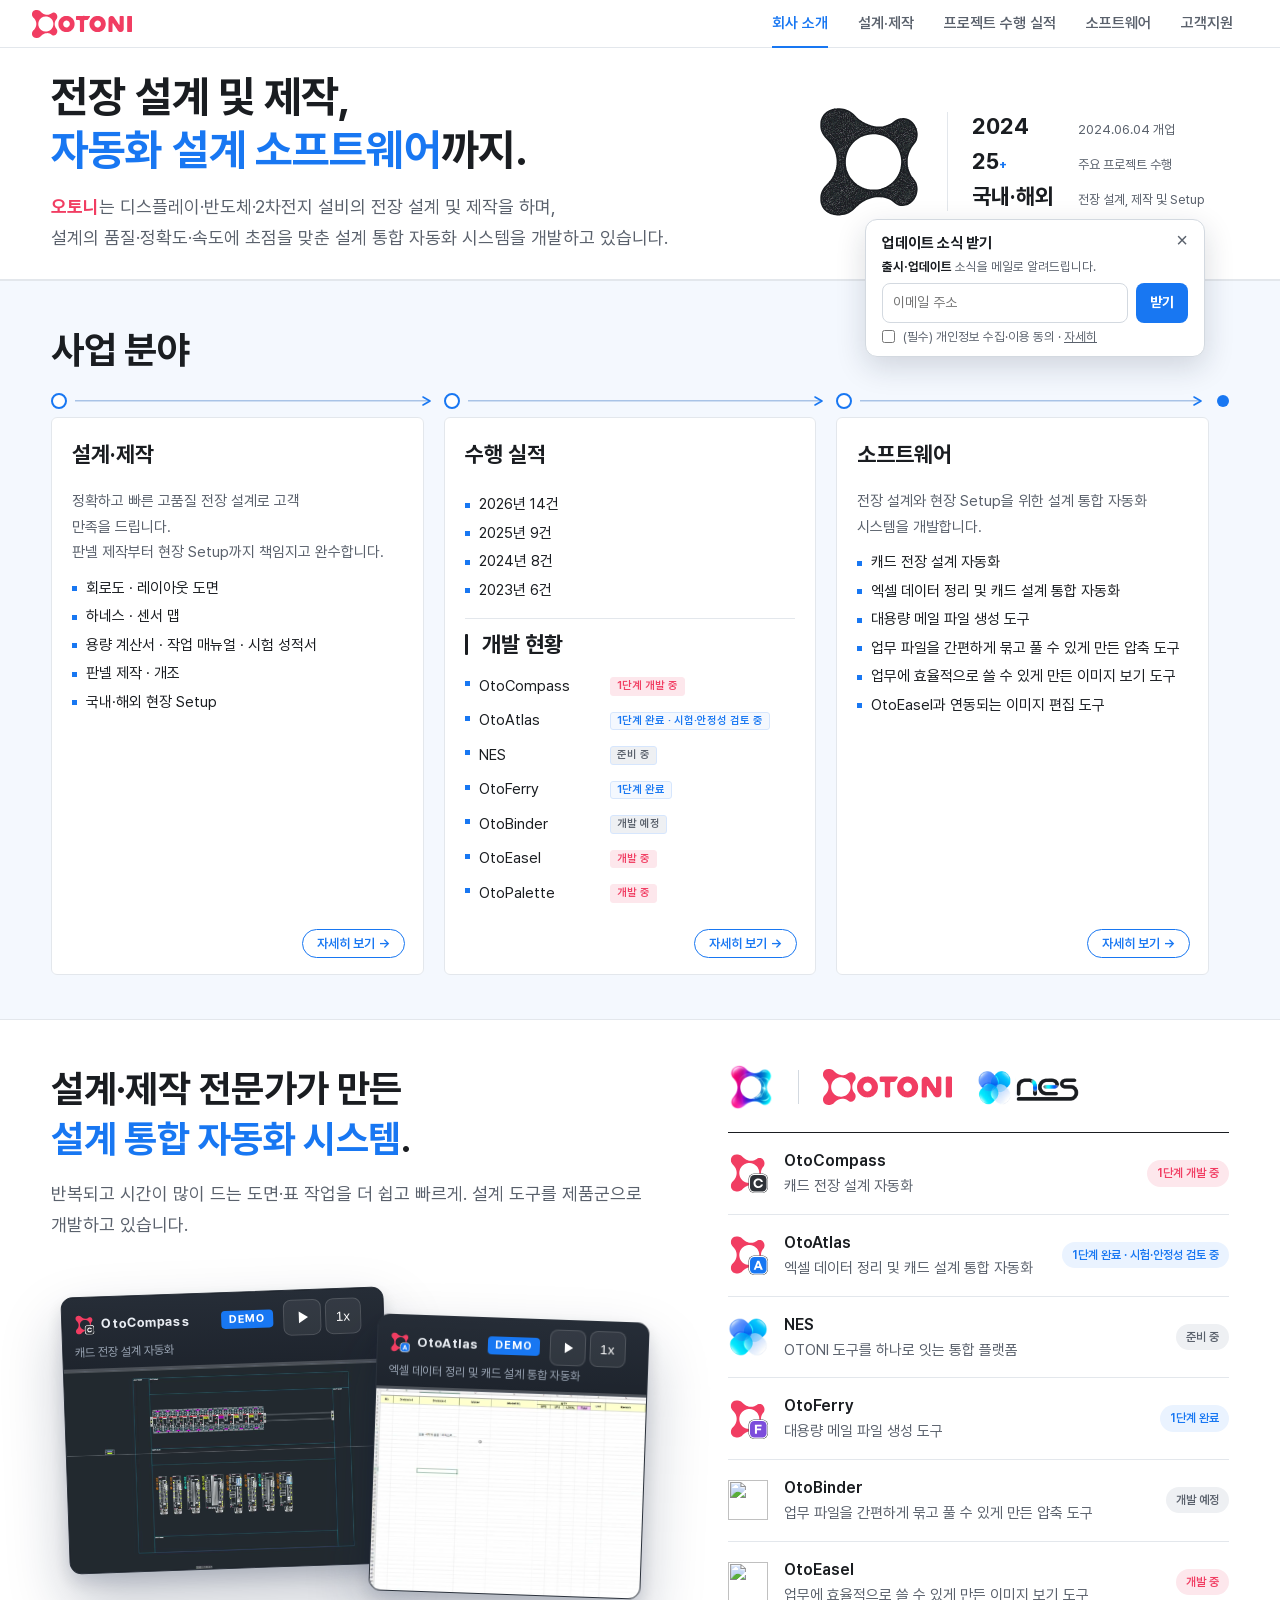
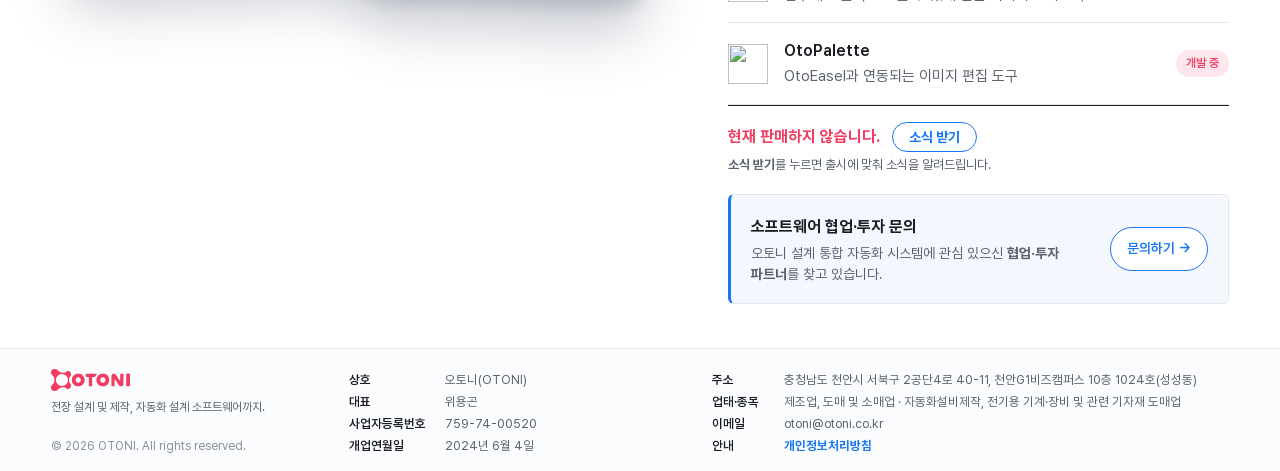
==== commit 1a8855cc: "Add files via upload" ====
--- a/index.html
+++ b/index.html
@@ -15,19 +15,19 @@
 <meta property="og:image:height" content="630">
 <meta name="twitter:card" content="summary_large_image">
 <meta name="theme-color" content="#ffffff">
-<link rel="icon" href="mark.svg?v=1123a" type="image/svg+xml">
-<link rel="stylesheet" href="style.css?v=1123a">
+<link rel="icon" href="mark.svg?v=1124b" type="image/svg+xml">
+<link rel="stylesheet" href="style.css?v=1124b">
 </head>
 <body class="p-home">
 <header class="hd">
   <div class="wrap hd-in">
-    <a class="brand" href="index.html?v=1123a" aria-label="OTONI 홈"><img class="logo" src="logo_small.svg?v=1123a" alt="OTONI" width="143" height="40"></a>
+    <a class="brand" href="index.html?v=1124b" aria-label="OTONI 홈"><img class="logo" src="logo_small.svg?v=1124b" alt="OTONI" width="143" height="40"></a>
     <nav class="nav">
-      <a href="index.html?v=1123a#about" data-page="p-home">회사 소개</a>
-      <a href="design.html?v=1123a" data-page="p-design">설계·제작</a>
-      <a href="build.html?v=1123a" data-page="p-build">프로젝트 수행 실적</a>
-      <a href="software.html?v=1123a" data-page="p-software">소프트웨어</a>
-      <a href="contact.html?v=1123a" data-page="p-contact">고객지원</a>
+      <a href="index.html?v=1124b#about" data-page="p-home">회사 소개</a>
+      <a href="design.html?v=1124b" data-page="p-design">설계·제작</a>
+      <a href="build.html?v=1124b" data-page="p-build">프로젝트 수행 실적</a>
+      <a href="software.html?v=1124b" data-page="p-software">소프트웨어</a>
+      <a href="contact.html?v=1124b" data-page="p-contact">고객지원</a>
     </nav>
   </div>
 </header>
@@ -58,7 +58,7 @@
       <li class="step">
         <i class="node" aria-hidden="true"></i>
         <div class="box">
-        <h3><a class="step-link" href="design.html?v=1123a">설계·제작</a></h3>
+        <h3><a class="step-link" href="design.html?v=1124b">설계·제작</a></h3>
         <p>정확하고 빠른 고품질 전장 설계로 고객 만족을 드립니다.</p>
         <p>판넬 제작부터 현장 Setup까지 책임지고 완수합니다.</p>
         <ul><li>회로도 · 레이아웃 도면</li><li>하네스 · 센서 맵</li><li>용량 계산서 · 작업 매뉴얼 · 시험 성적서</li><li>판넬 제작 · 개조</li><li>국내·해외 현장 Setup</li></ul>
@@ -68,17 +68,17 @@
       <li class="step">
         <i class="node" aria-hidden="true"></i>
         <div class="box bx2-box">
-        <h3><a class="step-link" href="build.html?v=1123a">수행 실적</a></h3>
-        <div class="bx2"><div class="bx2-lft"><ul><li>2026년 14건</li><li>2025년 9건</li><li>2024년 8건</li><li>2023년 6건</li></ul></div><div class="bx2-r"><p class="bx2-h bx2-t"><i class="h3-bar" aria-hidden="true"></i>개발 현황</p><ul class="bx2-l"><li>OtoCompass<i class="tag ing">1단계 개발 중</i></li><li>OtoAtlas<i class="tag done">1단계 완료 ·<span class="tbr"></span> 시험·안정성 검토 중</i></li><li>OtoFerry<i class="tag done">1단계 완료</i></li><li>NES<i class="tag prep">준비 중</i></li></ul></div></div>
+        <h3><a class="step-link" href="build.html?v=1124b">수행 실적</a></h3>
+        <div class="bx2"><div class="bx2-lft"><ul><li>2026년 14건</li><li>2025년 9건</li><li>2024년 8건</li><li>2023년 6건</li></ul></div><div class="bx2-r"><p class="bx2-h bx2-t"><i class="h3-bar" aria-hidden="true"></i>개발 현황</p><ul class="bx2-l"><li>OtoCompass<i class="tag ing">1단계 개발 중</i></li><li>OtoAtlas<i class="tag done">1단계 완료 ·<span class="tbr"></span> 시험·안정성 검토 중</i></li><li>NES<i class="tag prep">준비 중</i></li><li>OtoFerry<i class="tag done">1단계 완료</i></li><li>OtoBinder<i class="tag prep">개발 예정</i></li><li>OtoEasel<i class="tag ing">개발 중</i></li><li>OtoPalette<i class="tag ing">개발 중</i></li></ul></div></div>
         <span class="more" aria-hidden="true">자세히 보기 <i class="arr">→</i></span>
         </div>
       </li>
       <li class="step">
         <i class="node" aria-hidden="true"></i>
         <div class="box">
-        <h3><a class="step-link" href="software.html?v=1123a">소프트웨어</a></h3>
+        <h3><a class="step-link" href="software.html?v=1124b">소프트웨어</a></h3>
         <p>전장 설계와 현장 Setup을 위한 설계 통합 자동화 시스템을 개발합니다.</p>
-        <ul><li>캐드 전장 설계 자동화</li><li>엑셀 데이터 정리 및 캐드 설계 통합 자동화</li><li>대용량 메일 파일 생성 도구</li></ul>
+        <ul><li>캐드 전장 설계 자동화</li><li>엑셀 데이터 정리 및 캐드 설계 통합 자동화</li><li>대용량 메일 파일 생성 도구</li><li>업무 파일을 간편하게 묶고 풀 수 있게 만든 압축 도구</li><li>업무에 효율적으로 쓸 수 있게 만든 이미지 보기 도구</li><li>OtoEasel과 연동되는 이미지 편집 도구</li></ul>
         <span class="more" aria-hidden="true">자세히 보기 <i class="arr">→</i></span>
         </div>
       </li>
@@ -98,21 +98,24 @@
       </div>
       <div class="sw-side">
         <div class="syms" aria-label="PJT = OTONI + NES">
-          <img class="sym-pjt" src="combo.png?v=1123a" alt="PJT">
+          <img class="sym-pjt" src="combo.png?v=1124b" alt="PJT">
           <span class="sym-bar" aria-hidden="true"></span>
-          <img class="sym-otoni" src="logo.svg?v=1123a" alt="OTONI">
+          <img class="sym-otoni" src="logo.svg?v=1124b" alt="OTONI">
           <img class="sym-nes" src="nes_h2.png" alt="NES">
         </div>
         <ul class="sw-list">
           <li><img class="pi" src="OtoCompass_40.svg" alt=""><div><b>OtoCompass</b><span>캐드 전장 설계 자동화</span></div><span class="soon dev">1단계 개발 중</span></li>
           <li><img class="pi" src="OtoAtlas_40.svg" alt=""><div><b>OtoAtlas</b><span>엑셀 데이터 정리 및 캐드 설계 통합 자동화</span></div><span class="soon done">1단계 완료 · 시험·안정성 검토 중</span></li>
-          <li><img class="pi" src="OtoFerry_40.svg" alt=""><div><b>OtoFerry</b><span>대용량 메일 파일 생성 도구</span></div><span class="soon done">1단계 완료</span></li>
-          <li><img class="pi" src="nes.png?v=1123a" alt=""><div><b>NES</b><span>OTONI 도구를 하나로 잇는 통합 플랫폼</span></div><span class="soon">준비 중</span></li>
+          <li><img class="pi" src="nes.png?v=1124b" alt=""><div><b>NES</b><span>OTONI 도구를 하나로 잇는 통합 플랫폼</span></div><span class="soon">준비 중</span></li>
+          <li><img class="pi" src="OtoFerry_40.svg" alt=""><div><b>OtoFerry</b><span>대용량 메일 파일 생성 도구</span></div><span class="soon done">1단계 완료</span></li>
+          <li><img class="pi" src="OtoBinder_40.svg" alt=""><div><b>OtoBinder</b><span>업무 파일을 간편하게 묶고 풀 수 있게 만든 압축 도구</span></div><span class="soon">개발 예정</span></li>
+          <li><img class="pi" src="OtoEasel_40.svg" alt=""><div><b>OtoEasel</b><span>업무에 효율적으로 쓸 수 있게 만든 이미지 보기 도구</span></div><span class="soon dev">개발 중</span></li>
+          <li><img class="pi" src="OtoPalette_40.svg" alt=""><div><b>OtoPalette</b><span>OtoEasel과 연동되는 이미지 편집 도구</span></div><span class="soon dev">개발 중</span></li>
         </ul>
         <div class="sale-row sale-c" id="subscribe"><div class="sale-l"><p class="sale-1">현재 판매하지 않습니다. <button type="button" class="sub-open" aria-expanded="false">소식 받기</button></p><p class="sale-2"><strong>소식 받기</strong>를 누르면 출시에 맞춰 소식을 알려드립니다.</p></div>
   <form class="sub-form" hidden novalidate>
     <div class="sub-row"><input type="email" name="email" placeholder="이메일 주소" autocomplete="email" required aria-label="이메일 주소"><button type="submit">받기</button></div>
-    <label class="sub-ok"><input type="checkbox" name="agree"> (필수) 개인정보 수집·이용 동의 — 이메일 주소, 소식 메일 발송, 수신 거부 때까지 보관 · <a href="privacy.html?v=1123a#subscribe">자세히</a></label>
+    <label class="sub-ok"><input type="checkbox" name="agree"> (필수) 개인정보 수집·이용 동의 — 이메일 주소, 소식 메일 발송, 수신 거부 때까지 보관 · <a href="privacy.html?v=1124b#subscribe">자세히</a></label>
     <p class="sub-msg" aria-live="polite"></p>
   </form></div>
         <div class="inv"><div><b>소프트웨어 협업·투자 문의</b><span>오토니 설계 통합 자동화 시스템에 관심 있으신 <strong>협업·투자 파트너</strong>를 찾고 있습니다.</span></div><a href="mailto:otoni@otoni.co.kr">문의하기 →</a></div>
@@ -209,7 +212,7 @@
 <footer class="ft">
   <div class="wrap ft-in">
     <div class="ft-brand">
-      <a class="brand" href="index.html?v=1123a" aria-label="OTONI 홈"><img class="logo" src="logo.svg?v=1123a" alt="OTONI" width="143" height="40"></a>
+      <a class="brand" href="index.html?v=1124b" aria-label="OTONI 홈"><img class="logo" src="logo.svg?v=1124b" alt="OTONI" width="143" height="40"></a>
       <p>전장 설계 및 제작, 자동화 설계 소프트웨어까지.</p><p class="copy">© 2026 OTONI. All rights reserved.</p>
     </div>
     <ul class="ft-info">
@@ -221,7 +224,7 @@
     <ul class="ft-info">
       <li><b>주소</b> 충청남도 천안시 서북구 2공단4로 40-11, 천안G1비즈캠퍼스 10층 1024호(성성동)</li>
       <li><b>업태·종목</b> 제조업, 도매 및 소매업 · 자동화설비제작, 전기용 기계·장비 및 관련 기자재 도매업</li>
-      <li><b>이메일</b> <a href="mailto:otoni@otoni.co.kr">otoni@otoni.co.kr</a></li><li><b>안내</b> <a class="pp" href="privacy.html?v=1123a"><b>개인정보처리방침</b></a></li>
+      <li><b>이메일</b> <a href="mailto:otoni@otoni.co.kr">otoni@otoni.co.kr</a></li><li><b>안내</b> <a class="pp" href="privacy.html?v=1124b"><b>개인정보처리방침</b></a></li>
     </ul>
   </div>
 </footer>
@@ -239,11 +242,11 @@
   <span><strong>출시·업데이트</strong> 소식을 메일로 알려드립니다.</span>
   <form class="sub-form" novalidate>
     <div class="sub-row"><input type="email" name="email" placeholder="이메일 주소" autocomplete="email" required aria-label="이메일 주소"><button type="submit">받기</button></div>
-    <label class="sub-ok"><input type="checkbox" name="agree"> (필수) 개인정보 수집·이용 동의 · <a href="privacy.html?v=1123a#subscribe">자세히</a></label>
+    <label class="sub-ok"><input type="checkbox" name="agree"> (필수) 개인정보 수집·이용 동의 · <a href="privacy.html?v=1124b#subscribe">자세히</a></label>
     <p class="sub-msg" aria-live="polite"></p>
   </form>
 </div>
-<script src="sub_config.js?v=1123a"></script>
+<script src="sub_config.js?v=1124b"></script>
 <script>
 
 (function(){
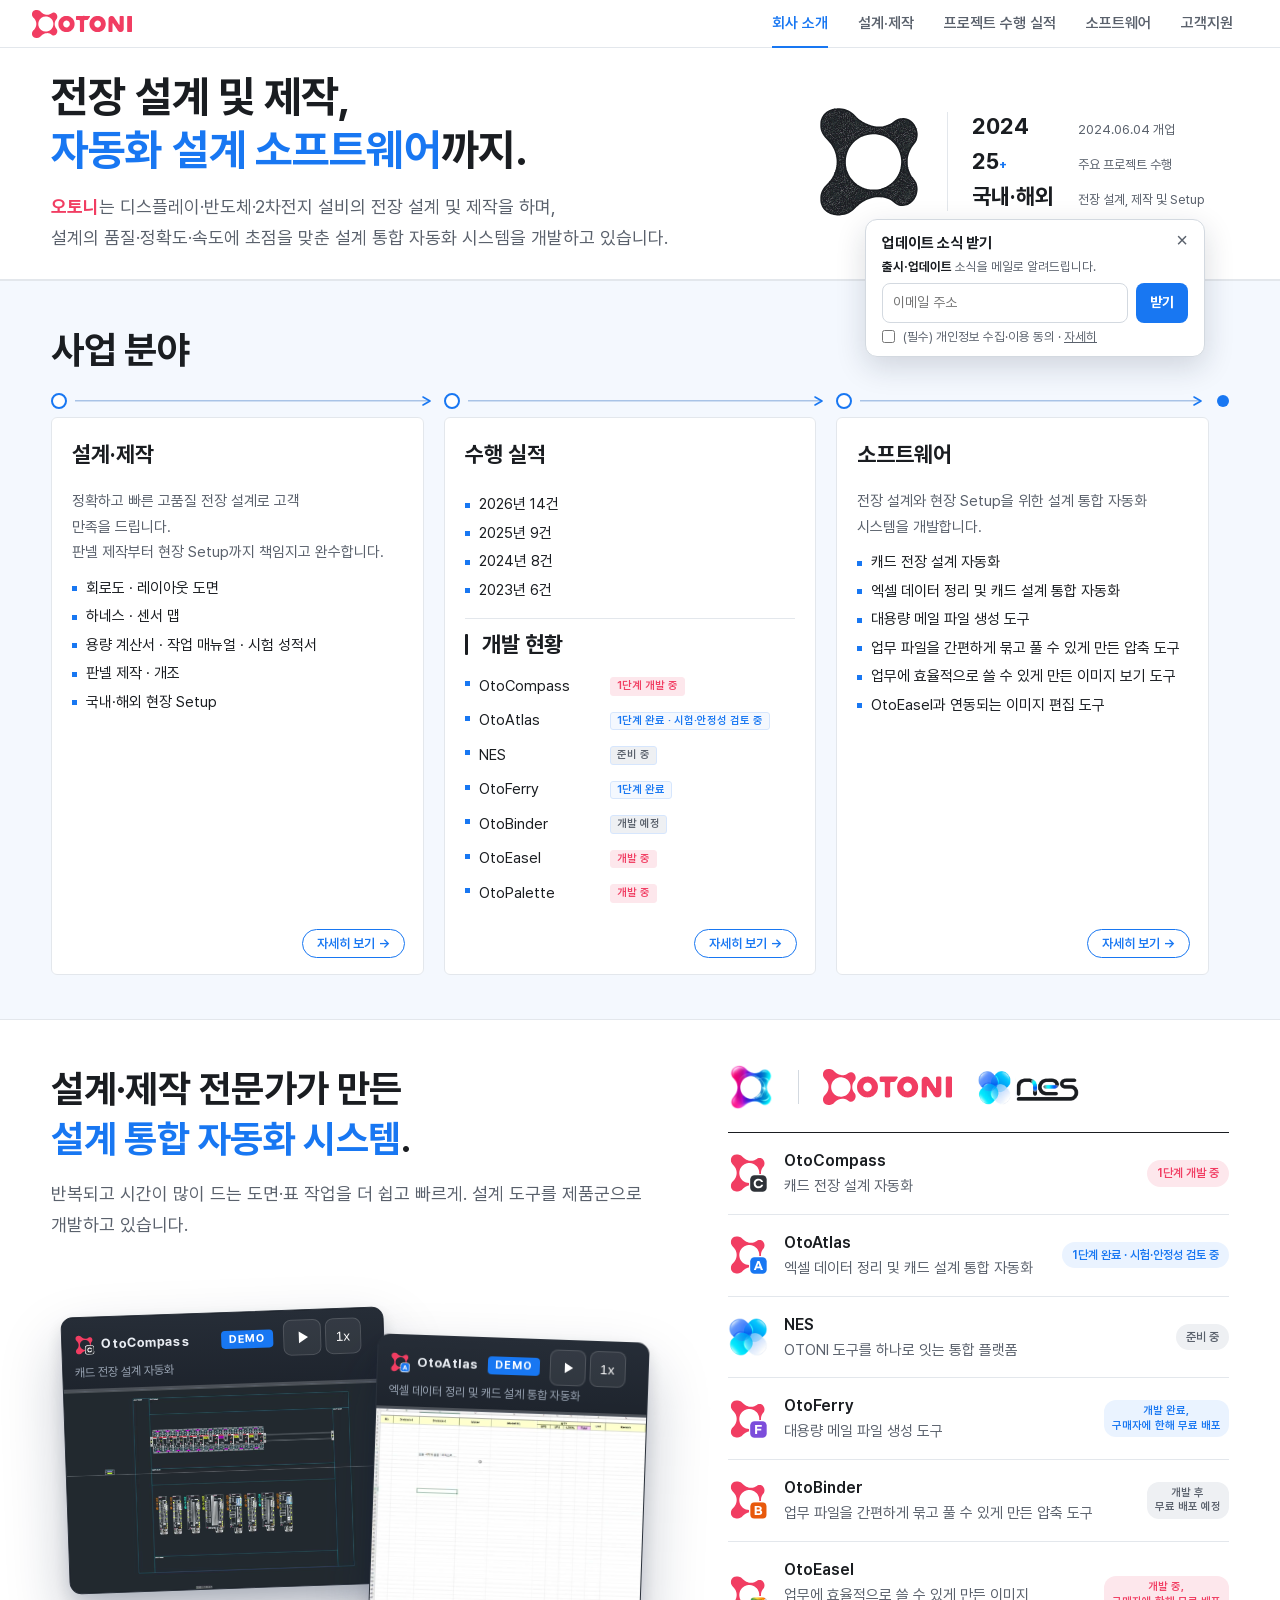
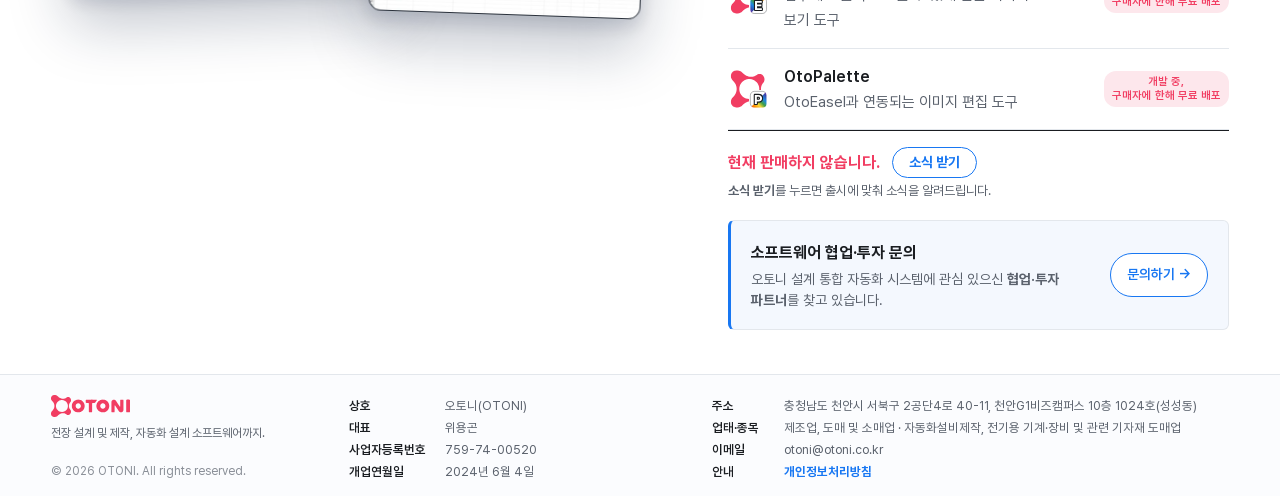
==== commit 45e6ad9b: "Add files via upload" ====
--- a/index.html
+++ b/index.html
@@ -15,19 +15,19 @@
 <meta property="og:image:height" content="630">
 <meta name="twitter:card" content="summary_large_image">
 <meta name="theme-color" content="#ffffff">
-<link rel="icon" href="mark.svg?v=1124b" type="image/svg+xml">
-<link rel="stylesheet" href="style.css?v=1124b">
+<link rel="icon" href="mark.svg?v=1124e" type="image/svg+xml">
+<link rel="stylesheet" href="style.css?v=1124e">
 </head>
 <body class="p-home">
 <header class="hd">
   <div class="wrap hd-in">
-    <a class="brand" href="index.html?v=1124b" aria-label="OTONI 홈"><img class="logo" src="logo_small.svg?v=1124b" alt="OTONI" width="143" height="40"></a>
+    <a class="brand" href="index.html?v=1124e" aria-label="OTONI 홈"><img class="logo" src="logo_small.svg?v=1124e" alt="OTONI" width="143" height="40"></a>
     <nav class="nav">
-      <a href="index.html?v=1124b#about" data-page="p-home">회사 소개</a>
-      <a href="design.html?v=1124b" data-page="p-design">설계·제작</a>
-      <a href="build.html?v=1124b" data-page="p-build">프로젝트 수행 실적</a>
-      <a href="software.html?v=1124b" data-page="p-software">소프트웨어</a>
-      <a href="contact.html?v=1124b" data-page="p-contact">고객지원</a>
+      <a href="index.html?v=1124e#about" data-page="p-home">회사 소개</a>
+      <a href="design.html?v=1124e" data-page="p-design">설계·제작</a>
+      <a href="build.html?v=1124e" data-page="p-build">프로젝트 수행 실적</a>
+      <a href="software.html?v=1124e" data-page="p-software">소프트웨어</a>
+      <a href="contact.html?v=1124e" data-page="p-contact">고객지원</a>
     </nav>
   </div>
 </header>
@@ -58,7 +58,7 @@
       <li class="step">
         <i class="node" aria-hidden="true"></i>
         <div class="box">
-        <h3><a class="step-link" href="design.html?v=1124b">설계·제작</a></h3>
+        <h3><a class="step-link" href="design.html?v=1124e">설계·제작</a></h3>
         <p>정확하고 빠른 고품질 전장 설계로 고객 만족을 드립니다.</p>
         <p>판넬 제작부터 현장 Setup까지 책임지고 완수합니다.</p>
         <ul><li>회로도 · 레이아웃 도면</li><li>하네스 · 센서 맵</li><li>용량 계산서 · 작업 매뉴얼 · 시험 성적서</li><li>판넬 제작 · 개조</li><li>국내·해외 현장 Setup</li></ul>
@@ -68,7 +68,7 @@
       <li class="step">
         <i class="node" aria-hidden="true"></i>
         <div class="box bx2-box">
-        <h3><a class="step-link" href="build.html?v=1124b">수행 실적</a></h3>
+        <h3><a class="step-link" href="build.html?v=1124e">수행 실적</a></h3>
         <div class="bx2"><div class="bx2-lft"><ul><li>2026년 14건</li><li>2025년 9건</li><li>2024년 8건</li><li>2023년 6건</li></ul></div><div class="bx2-r"><p class="bx2-h bx2-t"><i class="h3-bar" aria-hidden="true"></i>개발 현황</p><ul class="bx2-l"><li>OtoCompass<i class="tag ing">1단계 개발 중</i></li><li>OtoAtlas<i class="tag done">1단계 완료 ·<span class="tbr"></span> 시험·안정성 검토 중</i></li><li>NES<i class="tag prep">준비 중</i></li><li>OtoFerry<i class="tag done">1단계 완료</i></li><li>OtoBinder<i class="tag prep">개발 예정</i></li><li>OtoEasel<i class="tag ing">개발 중</i></li><li>OtoPalette<i class="tag ing">개발 중</i></li></ul></div></div>
         <span class="more" aria-hidden="true">자세히 보기 <i class="arr">→</i></span>
         </div>
@@ -76,7 +76,7 @@
       <li class="step">
         <i class="node" aria-hidden="true"></i>
         <div class="box">
-        <h3><a class="step-link" href="software.html?v=1124b">소프트웨어</a></h3>
+        <h3><a class="step-link" href="software.html?v=1124e">소프트웨어</a></h3>
         <p>전장 설계와 현장 Setup을 위한 설계 통합 자동화 시스템을 개발합니다.</p>
         <ul><li>캐드 전장 설계 자동화</li><li>엑셀 데이터 정리 및 캐드 설계 통합 자동화</li><li>대용량 메일 파일 생성 도구</li><li>업무 파일을 간편하게 묶고 풀 수 있게 만든 압축 도구</li><li>업무에 효율적으로 쓸 수 있게 만든 이미지 보기 도구</li><li>OtoEasel과 연동되는 이미지 편집 도구</li></ul>
         <span class="more" aria-hidden="true">자세히 보기 <i class="arr">→</i></span>
@@ -98,24 +98,24 @@
       </div>
       <div class="sw-side">
         <div class="syms" aria-label="PJT = OTONI + NES">
-          <img class="sym-pjt" src="combo.png?v=1124b" alt="PJT">
+          <img class="sym-pjt" src="combo.png?v=1124e" alt="PJT">
           <span class="sym-bar" aria-hidden="true"></span>
-          <img class="sym-otoni" src="logo.svg?v=1124b" alt="OTONI">
+          <img class="sym-otoni" src="logo.svg?v=1124e" alt="OTONI">
           <img class="sym-nes" src="nes_h2.png" alt="NES">
         </div>
         <ul class="sw-list">
           <li><img class="pi" src="OtoCompass_40.svg" alt=""><div><b>OtoCompass</b><span>캐드 전장 설계 자동화</span></div><span class="soon dev">1단계 개발 중</span></li>
           <li><img class="pi" src="OtoAtlas_40.svg" alt=""><div><b>OtoAtlas</b><span>엑셀 데이터 정리 및 캐드 설계 통합 자동화</span></div><span class="soon done">1단계 완료 · 시험·안정성 검토 중</span></li>
-          <li><img class="pi" src="nes.png?v=1124b" alt=""><div><b>NES</b><span>OTONI 도구를 하나로 잇는 통합 플랫폼</span></div><span class="soon">준비 중</span></li>
-          <li><img class="pi" src="OtoFerry_40.svg" alt=""><div><b>OtoFerry</b><span>대용량 메일 파일 생성 도구</span></div><span class="soon done">1단계 완료</span></li>
-          <li><img class="pi" src="OtoBinder_40.svg" alt=""><div><b>OtoBinder</b><span>업무 파일을 간편하게 묶고 풀 수 있게 만든 압축 도구</span></div><span class="soon">개발 예정</span></li>
-          <li><img class="pi" src="OtoEasel_40.svg" alt=""><div><b>OtoEasel</b><span>업무에 효율적으로 쓸 수 있게 만든 이미지 보기 도구</span></div><span class="soon dev">개발 중</span></li>
-          <li><img class="pi" src="OtoPalette_40.svg" alt=""><div><b>OtoPalette</b><span>OtoEasel과 연동되는 이미지 편집 도구</span></div><span class="soon dev">개발 중</span></li>
+          <li><img class="pi" src="nes.png?v=1124e" alt=""><div><b>NES</b><span>OTONI 도구를 하나로 잇는 통합 플랫폼</span></div><span class="soon">준비 중</span></li>
+          <li><img class="pi" src="OtoFerry_40.svg" alt=""><div><b>OtoFerry</b><span>대용량 메일 파일 생성 도구</span></div><span class="soon done">개발 완료,<span class="sb"></span> 구매자에 한해 무료 배포</span></li>
+          <li><img class="pi" src="OtoBinder_40.svg" alt=""><div><b>OtoBinder</b><span>업무 파일을 간편하게 묶고 풀 수 있게 만든 압축 도구</span></div><span class="soon">개발 후<span class="sb"></span> 무료 배포 예정</span></li>
+          <li><img class="pi" src="OtoEasel_40.svg" alt=""><div><b>OtoEasel</b><span>업무에 효율적으로 쓸 수 있게 만든 이미지 보기 도구</span></div><span class="soon dev">개발 중,<span class="sb"></span> 구매자에 한해 무료 배포</span></li>
+          <li><img class="pi" src="OtoPalette_40.svg" alt=""><div><b>OtoPalette</b><span>OtoEasel과 연동되는 이미지 편집 도구</span></div><span class="soon dev">개발 중,<span class="sb"></span> 구매자에 한해 무료 배포</span></li>
         </ul>
         <div class="sale-row sale-c" id="subscribe"><div class="sale-l"><p class="sale-1">현재 판매하지 않습니다. <button type="button" class="sub-open" aria-expanded="false">소식 받기</button></p><p class="sale-2"><strong>소식 받기</strong>를 누르면 출시에 맞춰 소식을 알려드립니다.</p></div>
   <form class="sub-form" hidden novalidate>
     <div class="sub-row"><input type="email" name="email" placeholder="이메일 주소" autocomplete="email" required aria-label="이메일 주소"><button type="submit">받기</button></div>
-    <label class="sub-ok"><input type="checkbox" name="agree"> (필수) 개인정보 수집·이용 동의 — 이메일 주소, 소식 메일 발송, 수신 거부 때까지 보관 · <a href="privacy.html?v=1124b#subscribe">자세히</a></label>
+    <label class="sub-ok"><input type="checkbox" name="agree"> (필수) 개인정보 수집·이용 동의 — 이메일 주소, 소식 메일 발송, 수신 거부 때까지 보관 · <a href="privacy.html?v=1124e#subscribe">자세히</a></label>
     <p class="sub-msg" aria-live="polite"></p>
   </form></div>
         <div class="inv"><div><b>소프트웨어 협업·투자 문의</b><span>오토니 설계 통합 자동화 시스템에 관심 있으신 <strong>협업·투자 파트너</strong>를 찾고 있습니다.</span></div><a href="mailto:otoni@otoni.co.kr">문의하기 →</a></div>
@@ -212,7 +212,7 @@
 <footer class="ft">
   <div class="wrap ft-in">
     <div class="ft-brand">
-      <a class="brand" href="index.html?v=1124b" aria-label="OTONI 홈"><img class="logo" src="logo.svg?v=1124b" alt="OTONI" width="143" height="40"></a>
+      <a class="brand" href="index.html?v=1124e" aria-label="OTONI 홈"><img class="logo" src="logo.svg?v=1124e" alt="OTONI" width="143" height="40"></a>
       <p>전장 설계 및 제작, 자동화 설계 소프트웨어까지.</p><p class="copy">© 2026 OTONI. All rights reserved.</p>
     </div>
     <ul class="ft-info">
@@ -224,7 +224,7 @@
     <ul class="ft-info">
       <li><b>주소</b> 충청남도 천안시 서북구 2공단4로 40-11, 천안G1비즈캠퍼스 10층 1024호(성성동)</li>
       <li><b>업태·종목</b> 제조업, 도매 및 소매업 · 자동화설비제작, 전기용 기계·장비 및 관련 기자재 도매업</li>
-      <li><b>이메일</b> <a href="mailto:otoni@otoni.co.kr">otoni@otoni.co.kr</a></li><li><b>안내</b> <a class="pp" href="privacy.html?v=1124b"><b>개인정보처리방침</b></a></li>
+      <li><b>이메일</b> <a href="mailto:otoni@otoni.co.kr">otoni@otoni.co.kr</a></li><li><b>안내</b> <a class="pp" href="privacy.html?v=1124e"><b>개인정보처리방침</b></a></li>
     </ul>
   </div>
 </footer>
@@ -242,11 +242,11 @@
   <span><strong>출시·업데이트</strong> 소식을 메일로 알려드립니다.</span>
   <form class="sub-form" novalidate>
     <div class="sub-row"><input type="email" name="email" placeholder="이메일 주소" autocomplete="email" required aria-label="이메일 주소"><button type="submit">받기</button></div>
-    <label class="sub-ok"><input type="checkbox" name="agree"> (필수) 개인정보 수집·이용 동의 · <a href="privacy.html?v=1124b#subscribe">자세히</a></label>
+    <label class="sub-ok"><input type="checkbox" name="agree"> (필수) 개인정보 수집·이용 동의 · <a href="privacy.html?v=1124e#subscribe">자세히</a></label>
     <p class="sub-msg" aria-live="polite"></p>
   </form>
 </div>
-<script src="sub_config.js?v=1124b"></script>
+<script src="sub_config.js?v=1124e"></script>
 <script>
 
 (function(){
--- a/style.css
+++ b/style.css
@@ -961,6 +961,16 @@
 
 
 .hd-ttl{display:flex;flex-direction:column;gap:6px}.recs-hd .hd-ttl h3{line-height:0}.hd-logo{display:block;height:36px;width:auto}
-.vlb-t{display:flex;align-items:center}.vlb-logo{display:block;height:31px;width:auto}@media (max-width:560px){.vlb-logo{height:25px}}
-
-
+.vlb-t{display:flex;align-items:center}.vlb-logo{display:block;height:31px;width:auto}@media (max-width:560px){.vlb-logo{height:25px}}
+
+
+.sg-dev{display:flex;align-items:center;justify-content:center;min-height:160px;margin:6px 0 34px;border:1px dashed #C9D0DA;border-radius:12px;background:#F7F9FB}.sg-dev .soon{font-size:15px;font-weight:600;line-height:1.2;border-radius:999px;padding:5px 14px;white-space:nowrap}
+@media (max-width:560px){.sg-dev{min-height:110px}.sg-dev .soon{font-size:12px;padding:3px 10px}}
+
+@media (min-width:901px){.software .vds{margin-top:48px}}
+
+
+.sw-list .soon .sb{display:none}
+@media (max-width:1500px){.sw-list .soon .sb{display:block}.sw-list .soon:has(.sb){text-align:center;line-height:1.3;border-radius:12px;padding:4px 8px;font-size:11px}}
+
+
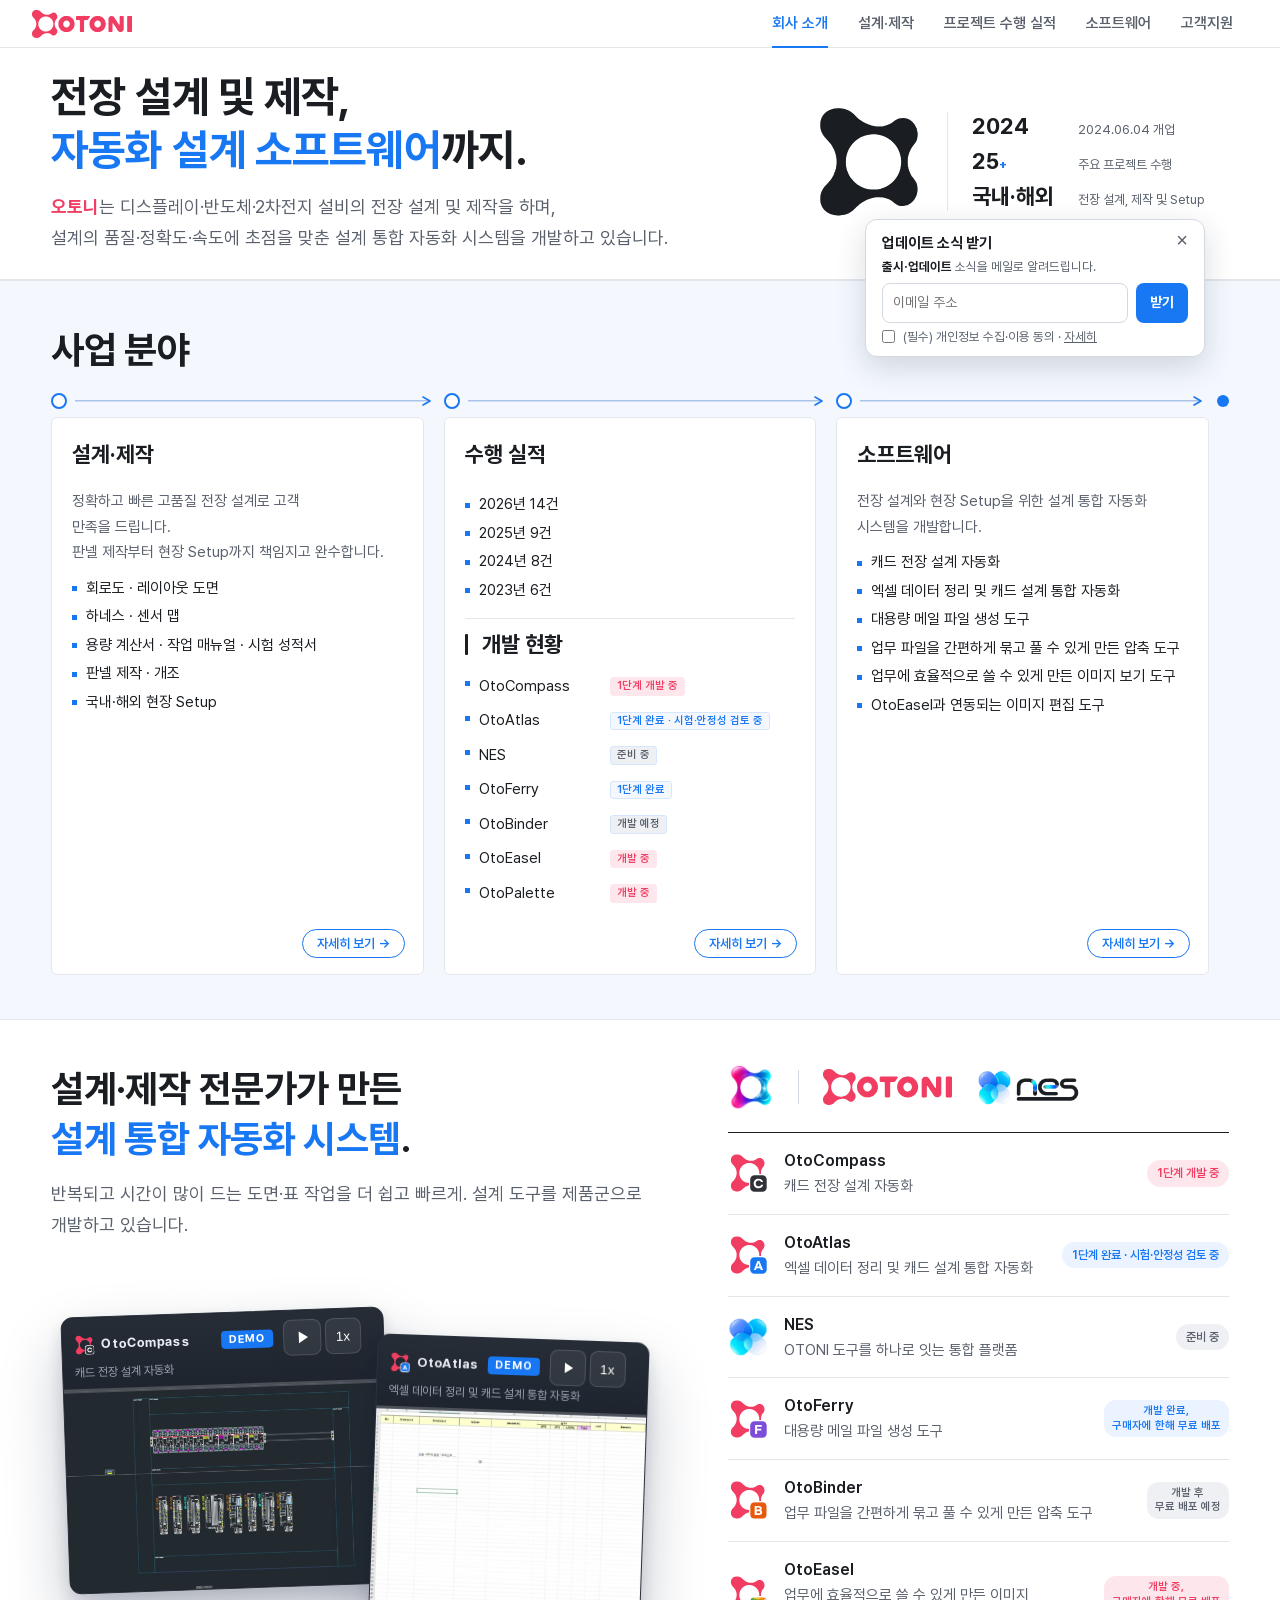
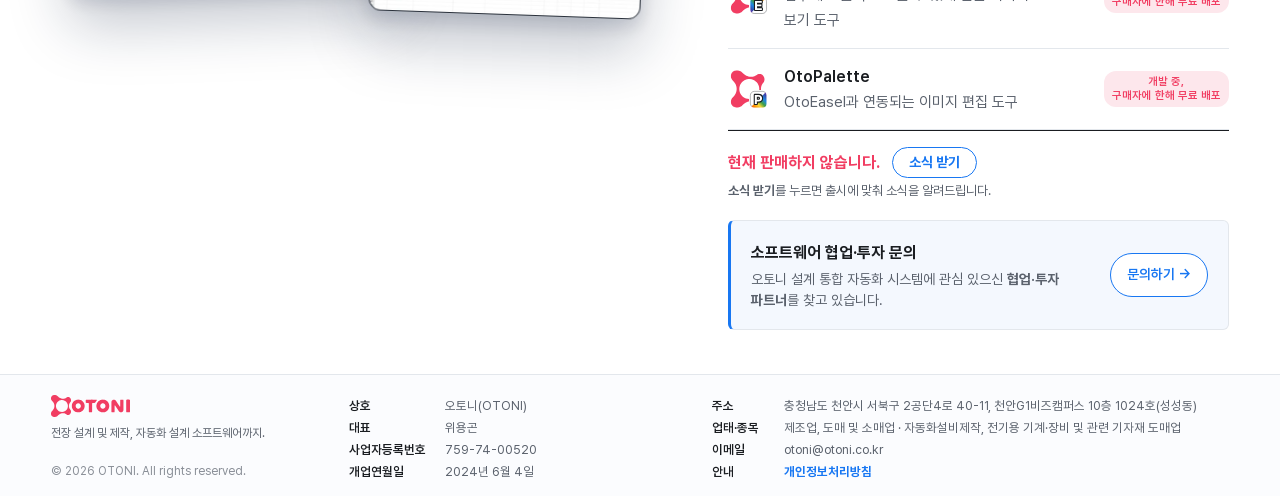
==== commit b4a0f50d: "Add files via upload" ====
--- a/index.html
+++ b/index.html
@@ -15,19 +15,19 @@
 <meta property="og:image:height" content="630">
 <meta name="twitter:card" content="summary_large_image">
 <meta name="theme-color" content="#ffffff">
-<link rel="icon" href="mark.svg?v=1124e" type="image/svg+xml">
-<link rel="stylesheet" href="style.css?v=1124e">
+<link rel="icon" href="mark.svg?v=1124f" type="image/svg+xml">
+<link rel="stylesheet" href="style.css?v=1124f">
 </head>
 <body class="p-home">
 <header class="hd">
   <div class="wrap hd-in">
-    <a class="brand" href="index.html?v=1124e" aria-label="OTONI 홈"><img class="logo" src="logo_small.svg?v=1124e" alt="OTONI" width="143" height="40"></a>
+    <a class="brand" href="index.html?v=1124f" aria-label="OTONI 홈"><img class="logo" src="logo_small.svg?v=1124f" alt="OTONI" width="143" height="40"></a>
     <nav class="nav">
-      <a href="index.html?v=1124e#about" data-page="p-home">회사 소개</a>
-      <a href="design.html?v=1124e" data-page="p-design">설계·제작</a>
-      <a href="build.html?v=1124e" data-page="p-build">프로젝트 수행 실적</a>
-      <a href="software.html?v=1124e" data-page="p-software">소프트웨어</a>
-      <a href="contact.html?v=1124e" data-page="p-contact">고객지원</a>
+      <a href="index.html?v=1124f#about" data-page="p-home">회사 소개</a>
+      <a href="design.html?v=1124f" data-page="p-design">설계·제작</a>
+      <a href="build.html?v=1124f" data-page="p-build">프로젝트 수행 실적</a>
+      <a href="software.html?v=1124f" data-page="p-software">소프트웨어</a>
+      <a href="contact.html?v=1124f" data-page="p-contact">고객지원</a>
     </nav>
   </div>
 </header>
@@ -58,7 +58,7 @@
       <li class="step">
         <i class="node" aria-hidden="true"></i>
         <div class="box">
-        <h3><a class="step-link" href="design.html?v=1124e">설계·제작</a></h3>
+        <h3><a class="step-link" href="design.html?v=1124f">설계·제작</a></h3>
         <p>정확하고 빠른 고품질 전장 설계로 고객 만족을 드립니다.</p>
         <p>판넬 제작부터 현장 Setup까지 책임지고 완수합니다.</p>
         <ul><li>회로도 · 레이아웃 도면</li><li>하네스 · 센서 맵</li><li>용량 계산서 · 작업 매뉴얼 · 시험 성적서</li><li>판넬 제작 · 개조</li><li>국내·해외 현장 Setup</li></ul>
@@ -68,7 +68,7 @@
       <li class="step">
         <i class="node" aria-hidden="true"></i>
         <div class="box bx2-box">
-        <h3><a class="step-link" href="build.html?v=1124e">수행 실적</a></h3>
+        <h3><a class="step-link" href="build.html?v=1124f">수행 실적</a></h3>
         <div class="bx2"><div class="bx2-lft"><ul><li>2026년 14건</li><li>2025년 9건</li><li>2024년 8건</li><li>2023년 6건</li></ul></div><div class="bx2-r"><p class="bx2-h bx2-t"><i class="h3-bar" aria-hidden="true"></i>개발 현황</p><ul class="bx2-l"><li>OtoCompass<i class="tag ing">1단계 개발 중</i></li><li>OtoAtlas<i class="tag done">1단계 완료 ·<span class="tbr"></span> 시험·안정성 검토 중</i></li><li>NES<i class="tag prep">준비 중</i></li><li>OtoFerry<i class="tag done">1단계 완료</i></li><li>OtoBinder<i class="tag prep">개발 예정</i></li><li>OtoEasel<i class="tag ing">개발 중</i></li><li>OtoPalette<i class="tag ing">개발 중</i></li></ul></div></div>
         <span class="more" aria-hidden="true">자세히 보기 <i class="arr">→</i></span>
         </div>
@@ -76,7 +76,7 @@
       <li class="step">
         <i class="node" aria-hidden="true"></i>
         <div class="box">
-        <h3><a class="step-link" href="software.html?v=1124e">소프트웨어</a></h3>
+        <h3><a class="step-link" href="software.html?v=1124f">소프트웨어</a></h3>
         <p>전장 설계와 현장 Setup을 위한 설계 통합 자동화 시스템을 개발합니다.</p>
         <ul><li>캐드 전장 설계 자동화</li><li>엑셀 데이터 정리 및 캐드 설계 통합 자동화</li><li>대용량 메일 파일 생성 도구</li><li>업무 파일을 간편하게 묶고 풀 수 있게 만든 압축 도구</li><li>업무에 효율적으로 쓸 수 있게 만든 이미지 보기 도구</li><li>OtoEasel과 연동되는 이미지 편집 도구</li></ul>
         <span class="more" aria-hidden="true">자세히 보기 <i class="arr">→</i></span>
@@ -98,15 +98,15 @@
       </div>
       <div class="sw-side">
         <div class="syms" aria-label="PJT = OTONI + NES">
-          <img class="sym-pjt" src="combo.png?v=1124e" alt="PJT">
+          <img class="sym-pjt" src="combo.png?v=1124f" alt="PJT">
           <span class="sym-bar" aria-hidden="true"></span>
-          <img class="sym-otoni" src="logo.svg?v=1124e" alt="OTONI">
+          <img class="sym-otoni" src="logo.svg?v=1124f" alt="OTONI">
           <img class="sym-nes" src="nes_h2.png" alt="NES">
         </div>
         <ul class="sw-list">
           <li><img class="pi" src="OtoCompass_40.svg" alt=""><div><b>OtoCompass</b><span>캐드 전장 설계 자동화</span></div><span class="soon dev">1단계 개발 중</span></li>
           <li><img class="pi" src="OtoAtlas_40.svg" alt=""><div><b>OtoAtlas</b><span>엑셀 데이터 정리 및 캐드 설계 통합 자동화</span></div><span class="soon done">1단계 완료 · 시험·안정성 검토 중</span></li>
-          <li><img class="pi" src="nes.png?v=1124e" alt=""><div><b>NES</b><span>OTONI 도구를 하나로 잇는 통합 플랫폼</span></div><span class="soon">준비 중</span></li>
+          <li><img class="pi" src="nes.png?v=1124f" alt=""><div><b>NES</b><span>OTONI 도구를 하나로 잇는 통합 플랫폼</span></div><span class="soon">준비 중</span></li>
           <li><img class="pi" src="OtoFerry_40.svg" alt=""><div><b>OtoFerry</b><span>대용량 메일 파일 생성 도구</span></div><span class="soon done">개발 완료,<span class="sb"></span> 구매자에 한해 무료 배포</span></li>
           <li><img class="pi" src="OtoBinder_40.svg" alt=""><div><b>OtoBinder</b><span>업무 파일을 간편하게 묶고 풀 수 있게 만든 압축 도구</span></div><span class="soon">개발 후<span class="sb"></span> 무료 배포 예정</span></li>
           <li><img class="pi" src="OtoEasel_40.svg" alt=""><div><b>OtoEasel</b><span>업무에 효율적으로 쓸 수 있게 만든 이미지 보기 도구</span></div><span class="soon dev">개발 중,<span class="sb"></span> 구매자에 한해 무료 배포</span></li>
@@ -115,7 +115,7 @@
         <div class="sale-row sale-c" id="subscribe"><div class="sale-l"><p class="sale-1">현재 판매하지 않습니다. <button type="button" class="sub-open" aria-expanded="false">소식 받기</button></p><p class="sale-2"><strong>소식 받기</strong>를 누르면 출시에 맞춰 소식을 알려드립니다.</p></div>
   <form class="sub-form" hidden novalidate>
     <div class="sub-row"><input type="email" name="email" placeholder="이메일 주소" autocomplete="email" required aria-label="이메일 주소"><button type="submit">받기</button></div>
-    <label class="sub-ok"><input type="checkbox" name="agree"> (필수) 개인정보 수집·이용 동의 — 이메일 주소, 소식 메일 발송, 수신 거부 때까지 보관 · <a href="privacy.html?v=1124e#subscribe">자세히</a></label>
+    <label class="sub-ok"><input type="checkbox" name="agree"> (필수) 개인정보 수집·이용 동의 — 이메일 주소, 소식 메일 발송, 수신 거부 때까지 보관 · <a href="privacy.html?v=1124f#subscribe">자세히</a></label>
     <p class="sub-msg" aria-live="polite"></p>
   </form></div>
         <div class="inv"><div><b>소프트웨어 협업·투자 문의</b><span>오토니 설계 통합 자동화 시스템에 관심 있으신 <strong>협업·투자 파트너</strong>를 찾고 있습니다.</span></div><a href="mailto:otoni@otoni.co.kr">문의하기 →</a></div>
@@ -212,7 +212,7 @@
 <footer class="ft">
   <div class="wrap ft-in">
     <div class="ft-brand">
-      <a class="brand" href="index.html?v=1124e" aria-label="OTONI 홈"><img class="logo" src="logo.svg?v=1124e" alt="OTONI" width="143" height="40"></a>
+      <a class="brand" href="index.html?v=1124f" aria-label="OTONI 홈"><img class="logo" src="logo.svg?v=1124f" alt="OTONI" width="143" height="40"></a>
       <p>전장 설계 및 제작, 자동화 설계 소프트웨어까지.</p><p class="copy">© 2026 OTONI. All rights reserved.</p>
     </div>
     <ul class="ft-info">
@@ -224,7 +224,7 @@
     <ul class="ft-info">
       <li><b>주소</b> 충청남도 천안시 서북구 2공단4로 40-11, 천안G1비즈캠퍼스 10층 1024호(성성동)</li>
       <li><b>업태·종목</b> 제조업, 도매 및 소매업 · 자동화설비제작, 전기용 기계·장비 및 관련 기자재 도매업</li>
-      <li><b>이메일</b> <a href="mailto:otoni@otoni.co.kr">otoni@otoni.co.kr</a></li><li><b>안내</b> <a class="pp" href="privacy.html?v=1124e"><b>개인정보처리방침</b></a></li>
+      <li><b>이메일</b> <a href="mailto:otoni@otoni.co.kr">otoni@otoni.co.kr</a></li><li><b>안내</b> <a class="pp" href="privacy.html?v=1124f"><b>개인정보처리방침</b></a></li>
     </ul>
   </div>
 </footer>
@@ -242,11 +242,11 @@
   <span><strong>출시·업데이트</strong> 소식을 메일로 알려드립니다.</span>
   <form class="sub-form" novalidate>
     <div class="sub-row"><input type="email" name="email" placeholder="이메일 주소" autocomplete="email" required aria-label="이메일 주소"><button type="submit">받기</button></div>
-    <label class="sub-ok"><input type="checkbox" name="agree"> (필수) 개인정보 수집·이용 동의 · <a href="privacy.html?v=1124e#subscribe">자세히</a></label>
+    <label class="sub-ok"><input type="checkbox" name="agree"> (필수) 개인정보 수집·이용 동의 · <a href="privacy.html?v=1124f#subscribe">자세히</a></label>
     <p class="sub-msg" aria-live="polite"></p>
   </form>
 </div>
-<script src="sub_config.js?v=1124e"></script>
+<script src="sub_config.js?v=1124f"></script>
 <script>
 
 (function(){
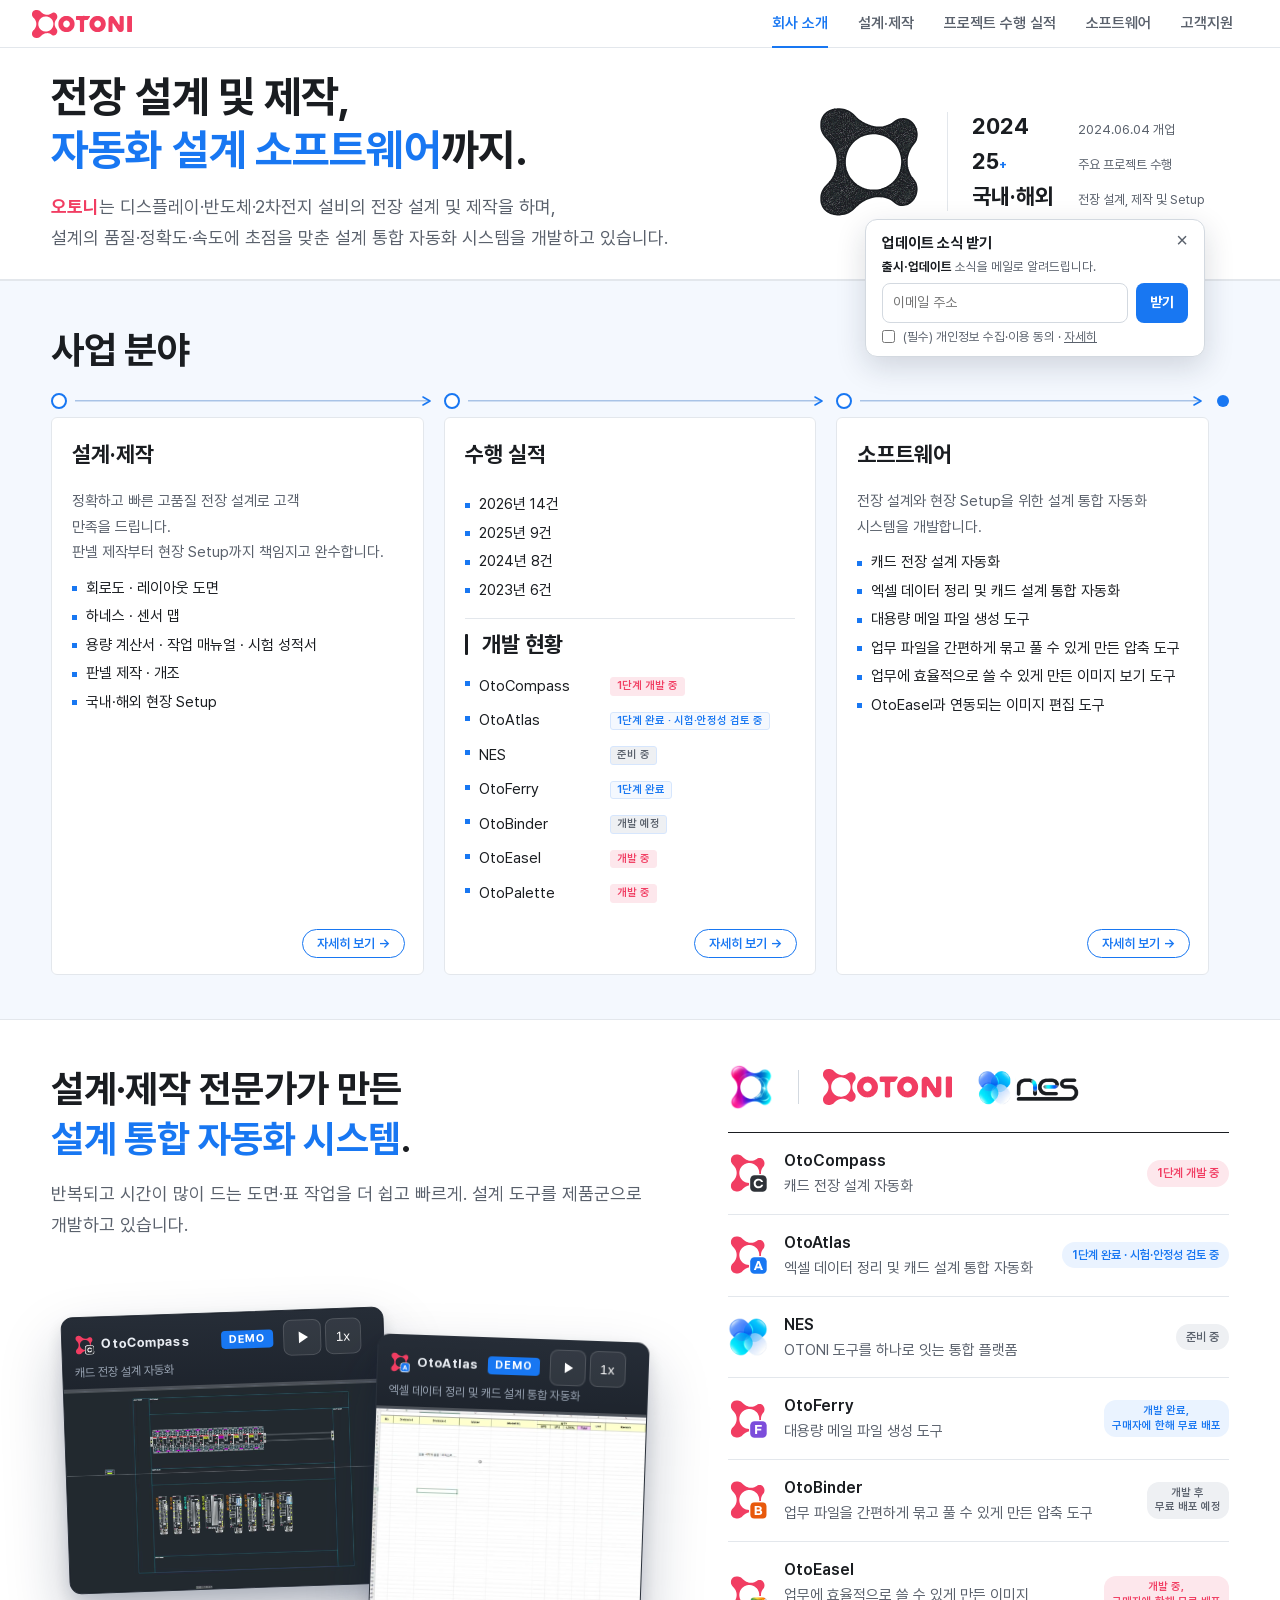
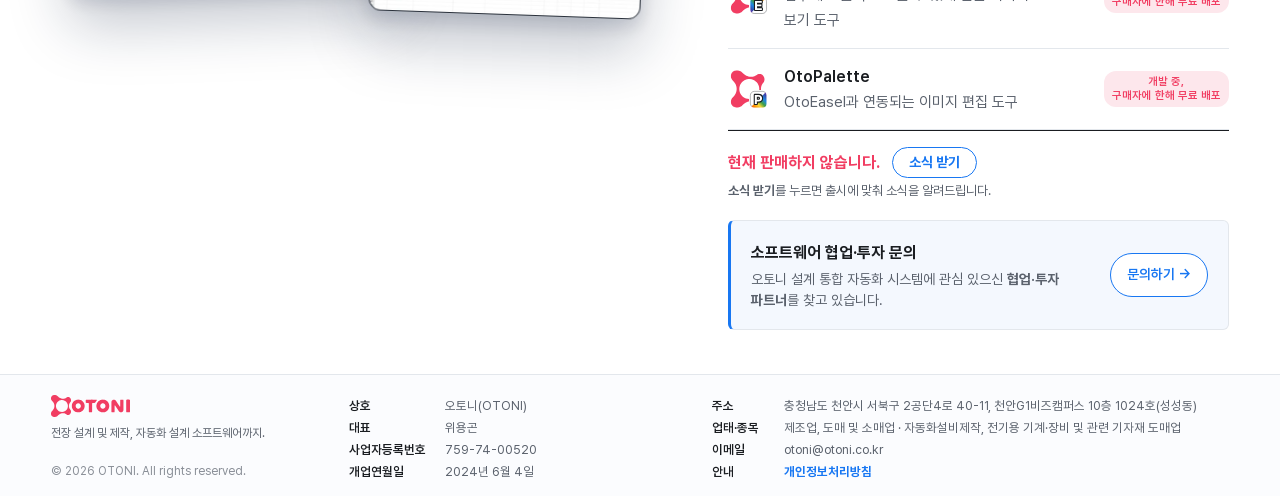
==== commit 06f77ca1: "Add files via upload" ====
--- a/index.html
+++ b/index.html
@@ -15,19 +15,19 @@
 <meta property="og:image:height" content="630">
 <meta name="twitter:card" content="summary_large_image">
 <meta name="theme-color" content="#ffffff">
-<link rel="icon" href="mark.svg?v=1124f" type="image/svg+xml">
-<link rel="stylesheet" href="style.css?v=1124f">
+<link rel="icon" href="mark.svg?v=1124h" type="image/svg+xml">
+<link rel="stylesheet" href="style.css?v=1124h">
 </head>
 <body class="p-home">
 <header class="hd">
   <div class="wrap hd-in">
-    <a class="brand" href="index.html?v=1124f" aria-label="OTONI 홈"><img class="logo" src="logo_small.svg?v=1124f" alt="OTONI" width="143" height="40"></a>
+    <a class="brand" href="index.html?v=1124h" aria-label="OTONI 홈"><img class="logo" src="logo_small.svg?v=1124h" alt="OTONI" width="143" height="40"></a>
     <nav class="nav">
-      <a href="index.html?v=1124f#about" data-page="p-home">회사 소개</a>
-      <a href="design.html?v=1124f" data-page="p-design">설계·제작</a>
-      <a href="build.html?v=1124f" data-page="p-build">프로젝트 수행 실적</a>
-      <a href="software.html?v=1124f" data-page="p-software">소프트웨어</a>
-      <a href="contact.html?v=1124f" data-page="p-contact">고객지원</a>
+      <a href="index.html?v=1124h#about" data-page="p-home">회사 소개</a>
+      <a href="design.html?v=1124h" data-page="p-design">설계·제작</a>
+      <a href="build.html?v=1124h" data-page="p-build">프로젝트 수행 실적</a>
+      <a href="software.html?v=1124h" data-page="p-software">소프트웨어</a>
+      <a href="contact.html?v=1124h" data-page="p-contact">고객지원</a>
     </nav>
   </div>
 </header>
@@ -58,7 +58,7 @@
       <li class="step">
         <i class="node" aria-hidden="true"></i>
         <div class="box">
-        <h3><a class="step-link" href="design.html?v=1124f">설계·제작</a></h3>
+        <h3><a class="step-link" href="design.html?v=1124h">설계·제작</a></h3>
         <p>정확하고 빠른 고품질 전장 설계로 고객 만족을 드립니다.</p>
         <p>판넬 제작부터 현장 Setup까지 책임지고 완수합니다.</p>
         <ul><li>회로도 · 레이아웃 도면</li><li>하네스 · 센서 맵</li><li>용량 계산서 · 작업 매뉴얼 · 시험 성적서</li><li>판넬 제작 · 개조</li><li>국내·해외 현장 Setup</li></ul>
@@ -68,7 +68,7 @@
       <li class="step">
         <i class="node" aria-hidden="true"></i>
         <div class="box bx2-box">
-        <h3><a class="step-link" href="build.html?v=1124f">수행 실적</a></h3>
+        <h3><a class="step-link" href="build.html?v=1124h">수행 실적</a></h3>
         <div class="bx2"><div class="bx2-lft"><ul><li>2026년 14건</li><li>2025년 9건</li><li>2024년 8건</li><li>2023년 6건</li></ul></div><div class="bx2-r"><p class="bx2-h bx2-t"><i class="h3-bar" aria-hidden="true"></i>개발 현황</p><ul class="bx2-l"><li>OtoCompass<i class="tag ing">1단계 개발 중</i></li><li>OtoAtlas<i class="tag done">1단계 완료 ·<span class="tbr"></span> 시험·안정성 검토 중</i></li><li>NES<i class="tag prep">준비 중</i></li><li>OtoFerry<i class="tag done">1단계 완료</i></li><li>OtoBinder<i class="tag prep">개발 예정</i></li><li>OtoEasel<i class="tag ing">개발 중</i></li><li>OtoPalette<i class="tag ing">개발 중</i></li></ul></div></div>
         <span class="more" aria-hidden="true">자세히 보기 <i class="arr">→</i></span>
         </div>
@@ -76,7 +76,7 @@
       <li class="step">
         <i class="node" aria-hidden="true"></i>
         <div class="box">
-        <h3><a class="step-link" href="software.html?v=1124f">소프트웨어</a></h3>
+        <h3><a class="step-link" href="software.html?v=1124h">소프트웨어</a></h3>
         <p>전장 설계와 현장 Setup을 위한 설계 통합 자동화 시스템을 개발합니다.</p>
         <ul><li>캐드 전장 설계 자동화</li><li>엑셀 데이터 정리 및 캐드 설계 통합 자동화</li><li>대용량 메일 파일 생성 도구</li><li>업무 파일을 간편하게 묶고 풀 수 있게 만든 압축 도구</li><li>업무에 효율적으로 쓸 수 있게 만든 이미지 보기 도구</li><li>OtoEasel과 연동되는 이미지 편집 도구</li></ul>
         <span class="more" aria-hidden="true">자세히 보기 <i class="arr">→</i></span>
@@ -98,15 +98,15 @@
       </div>
       <div class="sw-side">
         <div class="syms" aria-label="PJT = OTONI + NES">
-          <img class="sym-pjt" src="combo.png?v=1124f" alt="PJT">
+          <img class="sym-pjt" src="combo.png?v=1124h" alt="PJT">
           <span class="sym-bar" aria-hidden="true"></span>
-          <img class="sym-otoni" src="logo.svg?v=1124f" alt="OTONI">
+          <img class="sym-otoni" src="logo.svg?v=1124h" alt="OTONI">
           <img class="sym-nes" src="nes_h2.png" alt="NES">
         </div>
         <ul class="sw-list">
           <li><img class="pi" src="OtoCompass_40.svg" alt=""><div><b>OtoCompass</b><span>캐드 전장 설계 자동화</span></div><span class="soon dev">1단계 개발 중</span></li>
           <li><img class="pi" src="OtoAtlas_40.svg" alt=""><div><b>OtoAtlas</b><span>엑셀 데이터 정리 및 캐드 설계 통합 자동화</span></div><span class="soon done">1단계 완료 · 시험·안정성 검토 중</span></li>
-          <li><img class="pi" src="nes.png?v=1124f" alt=""><div><b>NES</b><span>OTONI 도구를 하나로 잇는 통합 플랫폼</span></div><span class="soon">준비 중</span></li>
+          <li><img class="pi" src="nes.png?v=1124h" alt=""><div><b>NES</b><span>OTONI 도구를 하나로 잇는 통합 플랫폼</span></div><span class="soon">준비 중</span></li>
           <li><img class="pi" src="OtoFerry_40.svg" alt=""><div><b>OtoFerry</b><span>대용량 메일 파일 생성 도구</span></div><span class="soon done">개발 완료,<span class="sb"></span> 구매자에 한해 무료 배포</span></li>
           <li><img class="pi" src="OtoBinder_40.svg" alt=""><div><b>OtoBinder</b><span>업무 파일을 간편하게 묶고 풀 수 있게 만든 압축 도구</span></div><span class="soon">개발 후<span class="sb"></span> 무료 배포 예정</span></li>
           <li><img class="pi" src="OtoEasel_40.svg" alt=""><div><b>OtoEasel</b><span>업무에 효율적으로 쓸 수 있게 만든 이미지 보기 도구</span></div><span class="soon dev">개발 중,<span class="sb"></span> 구매자에 한해 무료 배포</span></li>
@@ -115,7 +115,7 @@
         <div class="sale-row sale-c" id="subscribe"><div class="sale-l"><p class="sale-1">현재 판매하지 않습니다. <button type="button" class="sub-open" aria-expanded="false">소식 받기</button></p><p class="sale-2"><strong>소식 받기</strong>를 누르면 출시에 맞춰 소식을 알려드립니다.</p></div>
   <form class="sub-form" hidden novalidate>
     <div class="sub-row"><input type="email" name="email" placeholder="이메일 주소" autocomplete="email" required aria-label="이메일 주소"><button type="submit">받기</button></div>
-    <label class="sub-ok"><input type="checkbox" name="agree"> (필수) 개인정보 수집·이용 동의 — 이메일 주소, 소식 메일 발송, 수신 거부 때까지 보관 · <a href="privacy.html?v=1124f#subscribe">자세히</a></label>
+    <label class="sub-ok"><input type="checkbox" name="agree"> (필수) 개인정보 수집·이용 동의 — 이메일 주소, 소식 메일 발송, 수신 거부 때까지 보관 · <a href="privacy.html?v=1124h#subscribe">자세히</a></label>
     <p class="sub-msg" aria-live="polite"></p>
   </form></div>
         <div class="inv"><div><b>소프트웨어 협업·투자 문의</b><span>오토니 설계 통합 자동화 시스템에 관심 있으신 <strong>협업·투자 파트너</strong>를 찾고 있습니다.</span></div><a href="mailto:otoni@otoni.co.kr">문의하기 →</a></div>
@@ -212,7 +212,7 @@
 <footer class="ft">
   <div class="wrap ft-in">
     <div class="ft-brand">
-      <a class="brand" href="index.html?v=1124f" aria-label="OTONI 홈"><img class="logo" src="logo.svg?v=1124f" alt="OTONI" width="143" height="40"></a>
+      <a class="brand" href="index.html?v=1124h" aria-label="OTONI 홈"><img class="logo" src="logo.svg?v=1124h" alt="OTONI" width="143" height="40"></a>
       <p>전장 설계 및 제작, 자동화 설계 소프트웨어까지.</p><p class="copy">© 2026 OTONI. All rights reserved.</p>
     </div>
     <ul class="ft-info">
@@ -224,7 +224,7 @@
     <ul class="ft-info">
       <li><b>주소</b> 충청남도 천안시 서북구 2공단4로 40-11, 천안G1비즈캠퍼스 10층 1024호(성성동)</li>
       <li><b>업태·종목</b> 제조업, 도매 및 소매업 · 자동화설비제작, 전기용 기계·장비 및 관련 기자재 도매업</li>
-      <li><b>이메일</b> <a href="mailto:otoni@otoni.co.kr">otoni@otoni.co.kr</a></li><li><b>안내</b> <a class="pp" href="privacy.html?v=1124f"><b>개인정보처리방침</b></a></li>
+      <li><b>이메일</b> <a href="mailto:otoni@otoni.co.kr">otoni@otoni.co.kr</a></li><li><b>안내</b> <a class="pp" href="privacy.html?v=1124h"><b>개인정보처리방침</b></a></li>
     </ul>
   </div>
 </footer>
@@ -242,11 +242,11 @@
   <span><strong>출시·업데이트</strong> 소식을 메일로 알려드립니다.</span>
   <form class="sub-form" novalidate>
     <div class="sub-row"><input type="email" name="email" placeholder="이메일 주소" autocomplete="email" required aria-label="이메일 주소"><button type="submit">받기</button></div>
-    <label class="sub-ok"><input type="checkbox" name="agree"> (필수) 개인정보 수집·이용 동의 · <a href="privacy.html?v=1124f#subscribe">자세히</a></label>
+    <label class="sub-ok"><input type="checkbox" name="agree"> (필수) 개인정보 수집·이용 동의 · <a href="privacy.html?v=1124h#subscribe">자세히</a></label>
     <p class="sub-msg" aria-live="polite"></p>
   </form>
 </div>
-<script src="sub_config.js?v=1124f"></script>
+<script src="sub_config.js?v=1124h"></script>
 <script>
 
 (function(){
@@ -255,7 +255,8 @@
 function get(){try{return JSON.parse(localStorage.getItem(K)||'{}')}catch(e){return {}}}
 function set(v){try{localStorage.setItem(K,JSON.stringify(v))}catch(e){}}
 var bar=document.getElementById('subBar'),st=get();
-var hideBar=st.done||(st.x&&Date.now()-st.x<30*DAY);
+
+var hideBar=(st.done||(st.x&&Date.now()-st.x<30*DAY))&&!(document.querySelector('.p-home .hero-stats')&&innerWidth>900);
 
 var hs=document.querySelector('.p-home .hero-stats');
 function pin(){if(!bar)return;if(!hs||innerWidth<901){bar.style.position='';bar.style.top='';bar.style.left='';bar.style.right='';return;}var r=hs.getBoundingClientRect();bar.style.position='absolute';bar.style.top=Math.round(r.bottom+scrollY+8)+'px';bar.style.right='auto';bar.style.left=Math.round(r.right+scrollX-bar.offsetWidth)+'px';}
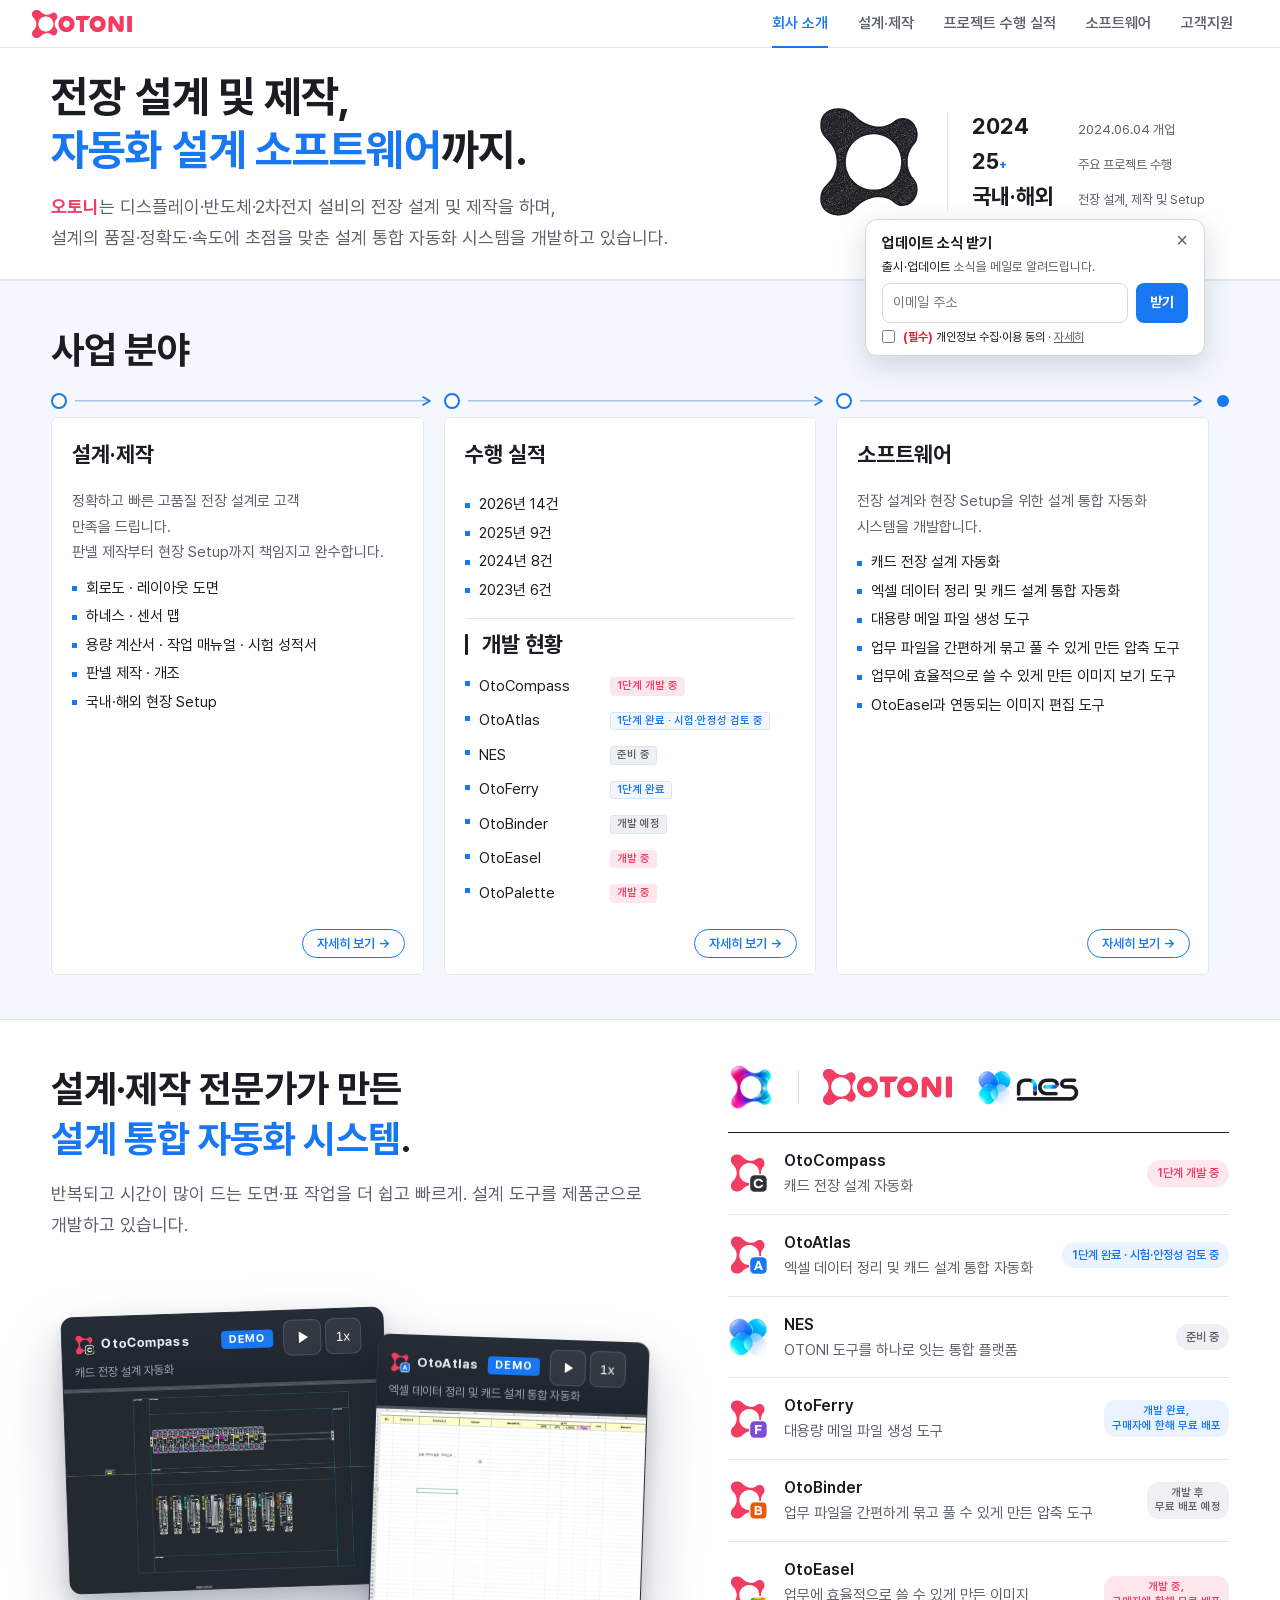
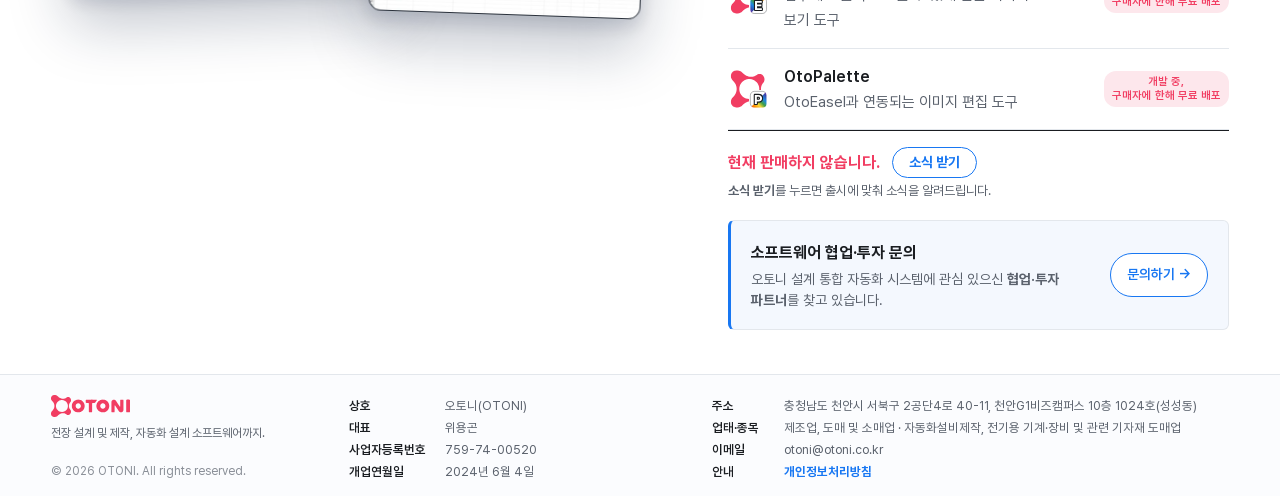
==== commit 166f1094: "Add files via upload" ====
--- a/index.html
+++ b/index.html
@@ -15,19 +15,19 @@
 <meta property="og:image:height" content="630">
 <meta name="twitter:card" content="summary_large_image">
 <meta name="theme-color" content="#ffffff">
-<link rel="icon" href="mark.svg?v=1124h" type="image/svg+xml">
-<link rel="stylesheet" href="style.css?v=1124h">
+<link rel="icon" href="mark.svg?v=1124i" type="image/svg+xml">
+<link rel="stylesheet" href="style.css?v=1124i">
 </head>
 <body class="p-home">
 <header class="hd">
   <div class="wrap hd-in">
-    <a class="brand" href="index.html?v=1124h" aria-label="OTONI 홈"><img class="logo" src="logo_small.svg?v=1124h" alt="OTONI" width="143" height="40"></a>
+    <a class="brand" href="index.html?v=1124i" aria-label="OTONI 홈"><img class="logo" src="logo_small.svg?v=1124i" alt="OTONI" width="143" height="40"></a>
     <nav class="nav">
-      <a href="index.html?v=1124h#about" data-page="p-home">회사 소개</a>
-      <a href="design.html?v=1124h" data-page="p-design">설계·제작</a>
-      <a href="build.html?v=1124h" data-page="p-build">프로젝트 수행 실적</a>
-      <a href="software.html?v=1124h" data-page="p-software">소프트웨어</a>
-      <a href="contact.html?v=1124h" data-page="p-contact">고객지원</a>
+      <a href="index.html?v=1124i#about" data-page="p-home">회사 소개</a>
+      <a href="design.html?v=1124i" data-page="p-design">설계·제작</a>
+      <a href="build.html?v=1124i" data-page="p-build">프로젝트 수행 실적</a>
+      <a href="software.html?v=1124i" data-page="p-software">소프트웨어</a>
+      <a href="contact.html?v=1124i" data-page="p-contact">고객지원</a>
     </nav>
   </div>
 </header>
@@ -58,7 +58,7 @@
       <li class="step">
         <i class="node" aria-hidden="true"></i>
         <div class="box">
-        <h3><a class="step-link" href="design.html?v=1124h">설계·제작</a></h3>
+        <h3><a class="step-link" href="design.html?v=1124i">설계·제작</a></h3>
         <p>정확하고 빠른 고품질 전장 설계로 고객 만족을 드립니다.</p>
         <p>판넬 제작부터 현장 Setup까지 책임지고 완수합니다.</p>
         <ul><li>회로도 · 레이아웃 도면</li><li>하네스 · 센서 맵</li><li>용량 계산서 · 작업 매뉴얼 · 시험 성적서</li><li>판넬 제작 · 개조</li><li>국내·해외 현장 Setup</li></ul>
@@ -68,7 +68,7 @@
       <li class="step">
         <i class="node" aria-hidden="true"></i>
         <div class="box bx2-box">
-        <h3><a class="step-link" href="build.html?v=1124h">수행 실적</a></h3>
+        <h3><a class="step-link" href="build.html?v=1124i">수행 실적</a></h3>
         <div class="bx2"><div class="bx2-lft"><ul><li>2026년 14건</li><li>2025년 9건</li><li>2024년 8건</li><li>2023년 6건</li></ul></div><div class="bx2-r"><p class="bx2-h bx2-t"><i class="h3-bar" aria-hidden="true"></i>개발 현황</p><ul class="bx2-l"><li>OtoCompass<i class="tag ing">1단계 개발 중</i></li><li>OtoAtlas<i class="tag done">1단계 완료 ·<span class="tbr"></span> 시험·안정성 검토 중</i></li><li>NES<i class="tag prep">준비 중</i></li><li>OtoFerry<i class="tag done">1단계 완료</i></li><li>OtoBinder<i class="tag prep">개발 예정</i></li><li>OtoEasel<i class="tag ing">개발 중</i></li><li>OtoPalette<i class="tag ing">개발 중</i></li></ul></div></div>
         <span class="more" aria-hidden="true">자세히 보기 <i class="arr">→</i></span>
         </div>
@@ -76,7 +76,7 @@
       <li class="step">
         <i class="node" aria-hidden="true"></i>
         <div class="box">
-        <h3><a class="step-link" href="software.html?v=1124h">소프트웨어</a></h3>
+        <h3><a class="step-link" href="software.html?v=1124i">소프트웨어</a></h3>
         <p>전장 설계와 현장 Setup을 위한 설계 통합 자동화 시스템을 개발합니다.</p>
         <ul><li>캐드 전장 설계 자동화</li><li>엑셀 데이터 정리 및 캐드 설계 통합 자동화</li><li>대용량 메일 파일 생성 도구</li><li>업무 파일을 간편하게 묶고 풀 수 있게 만든 압축 도구</li><li>업무에 효율적으로 쓸 수 있게 만든 이미지 보기 도구</li><li>OtoEasel과 연동되는 이미지 편집 도구</li></ul>
         <span class="more" aria-hidden="true">자세히 보기 <i class="arr">→</i></span>
@@ -98,15 +98,15 @@
       </div>
       <div class="sw-side">
         <div class="syms" aria-label="PJT = OTONI + NES">
-          <img class="sym-pjt" src="combo.png?v=1124h" alt="PJT">
+          <img class="sym-pjt" src="combo.png?v=1124i" alt="PJT">
           <span class="sym-bar" aria-hidden="true"></span>
-          <img class="sym-otoni" src="logo.svg?v=1124h" alt="OTONI">
+          <img class="sym-otoni" src="logo.svg?v=1124i" alt="OTONI">
           <img class="sym-nes" src="nes_h2.png" alt="NES">
         </div>
         <ul class="sw-list">
           <li><img class="pi" src="OtoCompass_40.svg" alt=""><div><b>OtoCompass</b><span>캐드 전장 설계 자동화</span></div><span class="soon dev">1단계 개발 중</span></li>
           <li><img class="pi" src="OtoAtlas_40.svg" alt=""><div><b>OtoAtlas</b><span>엑셀 데이터 정리 및 캐드 설계 통합 자동화</span></div><span class="soon done">1단계 완료 · 시험·안정성 검토 중</span></li>
-          <li><img class="pi" src="nes.png?v=1124h" alt=""><div><b>NES</b><span>OTONI 도구를 하나로 잇는 통합 플랫폼</span></div><span class="soon">준비 중</span></li>
+          <li><img class="pi" src="nes.png?v=1124i" alt=""><div><b>NES</b><span>OTONI 도구를 하나로 잇는 통합 플랫폼</span></div><span class="soon">준비 중</span></li>
           <li><img class="pi" src="OtoFerry_40.svg" alt=""><div><b>OtoFerry</b><span>대용량 메일 파일 생성 도구</span></div><span class="soon done">개발 완료,<span class="sb"></span> 구매자에 한해 무료 배포</span></li>
           <li><img class="pi" src="OtoBinder_40.svg" alt=""><div><b>OtoBinder</b><span>업무 파일을 간편하게 묶고 풀 수 있게 만든 압축 도구</span></div><span class="soon">개발 후<span class="sb"></span> 무료 배포 예정</span></li>
           <li><img class="pi" src="OtoEasel_40.svg" alt=""><div><b>OtoEasel</b><span>업무에 효율적으로 쓸 수 있게 만든 이미지 보기 도구</span></div><span class="soon dev">개발 중,<span class="sb"></span> 구매자에 한해 무료 배포</span></li>
@@ -115,7 +115,7 @@
         <div class="sale-row sale-c" id="subscribe"><div class="sale-l"><p class="sale-1">현재 판매하지 않습니다. <button type="button" class="sub-open" aria-expanded="false">소식 받기</button></p><p class="sale-2"><strong>소식 받기</strong>를 누르면 출시에 맞춰 소식을 알려드립니다.</p></div>
   <form class="sub-form" hidden novalidate>
     <div class="sub-row"><input type="email" name="email" placeholder="이메일 주소" autocomplete="email" required aria-label="이메일 주소"><button type="submit">받기</button></div>
-    <label class="sub-ok"><input type="checkbox" name="agree"> (필수) 개인정보 수집·이용 동의 — 이메일 주소, 소식 메일 발송, 수신 거부 때까지 보관 · <a href="privacy.html?v=1124h#subscribe">자세히</a></label>
+    <label class="sub-ok"><input type="checkbox" name="agree"> <span class="ok-t"><em class="req">(필수)</em> 개인정보 수집·이용 동의</span> — 이메일 주소, 소식 메일 발송, 수신 거부 때까지 보관 · <a href="privacy.html?v=1124i#subscribe">자세히</a></label>
     <p class="sub-msg" aria-live="polite"></p>
   </form></div>
         <div class="inv"><div><b>소프트웨어 협업·투자 문의</b><span>오토니 설계 통합 자동화 시스템에 관심 있으신 <strong>협업·투자 파트너</strong>를 찾고 있습니다.</span></div><a href="mailto:otoni@otoni.co.kr">문의하기 →</a></div>
@@ -212,7 +212,7 @@
 <footer class="ft">
   <div class="wrap ft-in">
     <div class="ft-brand">
-      <a class="brand" href="index.html?v=1124h" aria-label="OTONI 홈"><img class="logo" src="logo.svg?v=1124h" alt="OTONI" width="143" height="40"></a>
+      <a class="brand" href="index.html?v=1124i" aria-label="OTONI 홈"><img class="logo" src="logo.svg?v=1124i" alt="OTONI" width="143" height="40"></a>
       <p>전장 설계 및 제작, 자동화 설계 소프트웨어까지.</p><p class="copy">© 2026 OTONI. All rights reserved.</p>
     </div>
     <ul class="ft-info">
@@ -224,7 +224,7 @@
     <ul class="ft-info">
       <li><b>주소</b> 충청남도 천안시 서북구 2공단4로 40-11, 천안G1비즈캠퍼스 10층 1024호(성성동)</li>
       <li><b>업태·종목</b> 제조업, 도매 및 소매업 · 자동화설비제작, 전기용 기계·장비 및 관련 기자재 도매업</li>
-      <li><b>이메일</b> <a href="mailto:otoni@otoni.co.kr">otoni@otoni.co.kr</a></li><li><b>안내</b> <a class="pp" href="privacy.html?v=1124h"><b>개인정보처리방침</b></a></li>
+      <li><b>이메일</b> <a href="mailto:otoni@otoni.co.kr">otoni@otoni.co.kr</a></li><li><b>안내</b> <a class="pp" href="privacy.html?v=1124i"><b>개인정보처리방침</b></a></li>
     </ul>
   </div>
 </footer>
@@ -236,17 +236,26 @@
 var io=new IntersectionObserver(function(es){es.forEach(function(e){if(e.isIntersecting){nav.forEach(function(a){a.classList.remove('on');});var a=map[e.target.id];if(a)a.classList.add('on');}});},{rootMargin:'-45% 0px -50% 0px'});
 Object.keys(map).forEach(function(id){var s=document.getElementById(id);if(s)io.observe(s);});})();
 </script>
+
+<aside class="news-box" id="newsBox" hidden aria-label="오토니 소식">
+  <div class="nb-h"><span><b class="o">오토니</b> 소식</span></div>
+  <ul>
+    <li><time>2026.11</time><span>BricsCAD 개발 지원 확보<i class="nb-new">NEW</i></span></li>
+    <li><time>2026.11</time><span>OtoCompass 1단계 개발 중</span></li>
+    <li><time>2026.11</time><span>OtoAtlas 1단계 완료, 시험 중</span></li>
+  </ul>
+</aside>
 <div class="sub-bar" id="subBar" hidden role="dialog" aria-label="업데이트 소식 받기">
   <button type="button" class="sub-x" aria-label="닫기">×</button>
   <b>업데이트 소식 받기</b>
   <span><strong>출시·업데이트</strong> 소식을 메일로 알려드립니다.</span>
   <form class="sub-form" novalidate>
     <div class="sub-row"><input type="email" name="email" placeholder="이메일 주소" autocomplete="email" required aria-label="이메일 주소"><button type="submit">받기</button></div>
-    <label class="sub-ok"><input type="checkbox" name="agree"> (필수) 개인정보 수집·이용 동의 · <a href="privacy.html?v=1124h#subscribe">자세히</a></label>
+    <label class="sub-ok"><input type="checkbox" name="agree"> <span class="ok-t"><em class="req">(필수)</em> 개인정보 수집·이용 동의</span> · <a href="privacy.html?v=1124i#subscribe">자세히</a></label>
     <p class="sub-msg" aria-live="polite"></p>
   </form>
 </div>
-<script src="sub_config.js?v=1124h"></script>
+<script src="sub_config.js?v=1124i"></script>
 <script>
 
 (function(){
@@ -259,15 +268,27 @@
 var hideBar=(st.done||(st.x&&Date.now()-st.x<30*DAY))&&!(document.querySelector('.p-home .hero-stats')&&innerWidth>900);
 
 var hs=document.querySelector('.p-home .hero-stats');
-function pin(){if(!bar)return;if(!hs||innerWidth<901){bar.style.position='';bar.style.top='';bar.style.left='';bar.style.right='';return;}var r=hs.getBoundingClientRect();bar.style.position='absolute';bar.style.top=Math.round(r.bottom+scrollY+8)+'px';bar.style.right='auto';bar.style.left=Math.round(r.right+scrollX-bar.offsetWidth)+'px';}
+
+function pin(){if(!bar)return;bar.dataset.right='';if(!hs||innerWidth<901){bar.style.position='';bar.style.top='';bar.style.left='';bar.style.right='';return;}var r=hs.getBoundingClientRect();
+var na=document.querySelectorAll('.nav a'),nr=na.length?na[na.length-1].getBoundingClientRect().right:document.documentElement.clientWidth-48,lx=Math.round(nr-bar.offsetWidth);
+if(lx>=r.right+24){bar.dataset.right='1';bar.style.position='absolute';bar.style.right='auto';bar.style.top=Math.round(r.top+scrollY)+'px';bar.style.left=Math.round(lx+scrollX)+'px';return;}
+bar.style.position='absolute';bar.style.top=Math.round(r.bottom+scrollY+8)+'px';bar.style.right='auto';bar.style.left=Math.round(r.right+scrollX-bar.offsetWidth)+'px';}
+
+var nb=document.getElementById('newsBox');
+function pinNews(){if(!nb)return;if(!bar||!hs||innerWidth<901||!bar.style.top||bar.dataset.right!=='1'){nb.hidden=true;return;}nb.hidden=false;nb.style.width=bar.offsetWidth+'px';nb.style.left=bar.style.left;var t=parseFloat(bar.style.top)||0;nb.style.top=Math.round(bar.hidden?t:t+bar.offsetHeight+10)+'px';}
+var pin0=pin;pin=function(){pin0();pinNews();};
+if(bar&&hs&&window.ResizeObserver)new ResizeObserver(pinNews).observe(bar);
+if(bar&&hs)bar.classList.add('blinkB');   
 if(bar&&!hideBar&&hs){addEventListener('resize',pin);if(document.fonts)document.fonts.ready.then(pin);}
 if(bar&&!hideBar){var on=function(){if(hs&&innerWidth>900){bar.hidden=false;pin();requestAnimationFrame(function(){bar.classList.add('show')});removeEventListener('scroll',on);return;}var lim=Math.min(400,(document.documentElement.scrollHeight-innerHeight)*0.3);if(scrollY>lim){bar.hidden=false;requestAnimationFrame(function(){bar.classList.add('show')});removeEventListener('scroll',on)}};addEventListener('scroll',on,{passive:true});on();
-  bar.querySelector('.sub-x').onclick=function(){set({x:Date.now()});bar.classList.remove('show');setTimeout(function(){bar.hidden=true},250)};}
+  bar.querySelector('.sub-x').onclick=function(){set({x:Date.now()});bar.classList.remove('show');setTimeout(function(){bar.hidden=true;pinNews();},250)};}
 document.querySelectorAll('.sub-open').forEach(function(b){b.onclick=function(){var f=b.closest('.sale-row,.inv-sale').querySelector('.sub-form');f.hidden=!f.hidden;b.setAttribute('aria-expanded',!f.hidden);if(!f.hidden)f.email.focus();};});
+
+document.querySelectorAll('.sub-form').forEach(function(f){f.agree.addEventListener('change',function(){if(f.agree.checked){f.querySelector('.sub-ok').classList.remove('need');var m=f.querySelector('.sub-msg');if(m.classList.contains('bad')){m.textContent='';m.className='sub-msg';}}});});
 document.querySelectorAll('.sub-form').forEach(function(f){f.onsubmit=function(e){e.preventDefault();var m=f.querySelector('.sub-msg'),em=f.email.value.trim();
   m.className='sub-msg';
   if(!/^[^\s@]+@[^\s@]+\.[^\s@]+$/.test(em)){m.textContent='이메일 주소를 확인해 주세요.';m.classList.add('bad');return}
-  if(!f.agree.checked){m.textContent='개인정보 수집·이용 동의에 체크해 주세요.';m.classList.add('bad');return}
+  if(!f.agree.checked){m.textContent='';var ok=f.querySelector('.sub-ok');ok.classList.remove('need');void ok.offsetWidth;ok.classList.add('need');return}
   if(!SUB_URL){m.textContent='소식 받기는 곧 열립니다. 잠시 뒤 다시 들러 주세요.';return}
   
   var btn=f.querySelector('button[type=submit]');btn.disabled=true;m.textContent='';
--- a/style.css
+++ b/style.css
@@ -972,5 +972,27 @@
 
 .sw-list .soon .sb{display:none}
 @media (max-width:1500px){.sw-list .soon .sb{display:block}.sw-list .soon:has(.sb){text-align:center;line-height:1.3;border-radius:12px;padding:4px 8px;font-size:11px}}
-
-
+
+.sub-ok .ok-t{color:var(--ink);display:inline-block;transform-origin:left center;vertical-align:top;max-width:calc(100% - 24px)}
+.sub-ok .req{font-style:normal;font-weight:700;color:#E0202F;display:inline-block;transform-origin:center bottom}
+.sub-ok.need .req{animation:okUp 1.1s ease-in-out}
+@keyframes okUp{0%{transform:none}27%,64%{transform:translateY(-4px) scale(1.25);text-shadow:0 4px 8px rgba(224,32,47,.3)}100%{transform:none}}
+.sub-msg.bad{color:#E0202F;font-weight:700}
+
+.sub-bar>span strong{font-weight:400;color:var(--ink)}
+@media (min-width:561px){.sub-bar .sub-ok{font-size:12px}.sub-bar .sub-msg{font-size:12px;margin-top:4px}}
+
+.news-box{position:absolute;z-index:59;background:#fff;border:1px solid var(--line2);border-radius:12px;box-shadow:0 10px 30px rgba(20,30,50,.10);padding:11px 16px 12px}
+.news-box[hidden]{display:none}
+.nb-h{display:flex;align-items:center;justify-content:space-between;font-size:15px;font-weight:700;line-height:1.4;padding-bottom:8px;border-bottom:1px solid var(--line)}
+.nb-h .o{font-weight:800}
+.news-box ul{margin:0;padding:0;list-style:none}
+.news-box li{display:grid;grid-template-columns:49px 1fr;column-gap:6px;align-items:baseline;padding:9px 0;border-bottom:1px solid var(--line)}
+.news-box li:last-child{border-bottom:0;padding-bottom:0}
+.news-box time{font-size:12px;color:var(--sub);font-variant-numeric:tabular-nums;letter-spacing:.01em}
+.news-box li span{font-size:14px;font-weight:400;line-height:1.5;color:var(--ink)}
+.nb-new{display:inline-block;margin-left:4px;padding:0 6px;border-radius:4px;background:var(--pink);color:#fff;font-size:12px;font-weight:700;font-style:normal;line-height:18px;vertical-align:1px}
+
+.sub-bar.blinkB .sub-row button{animation:btnBreath .8s ease-in-out .6s 2}
+@keyframes btnBreath{0%,100%{transform:scale(1)}50%{transform:scale(1.08);box-shadow:0 4px 14px rgba(24,119,242,.35)}}
+
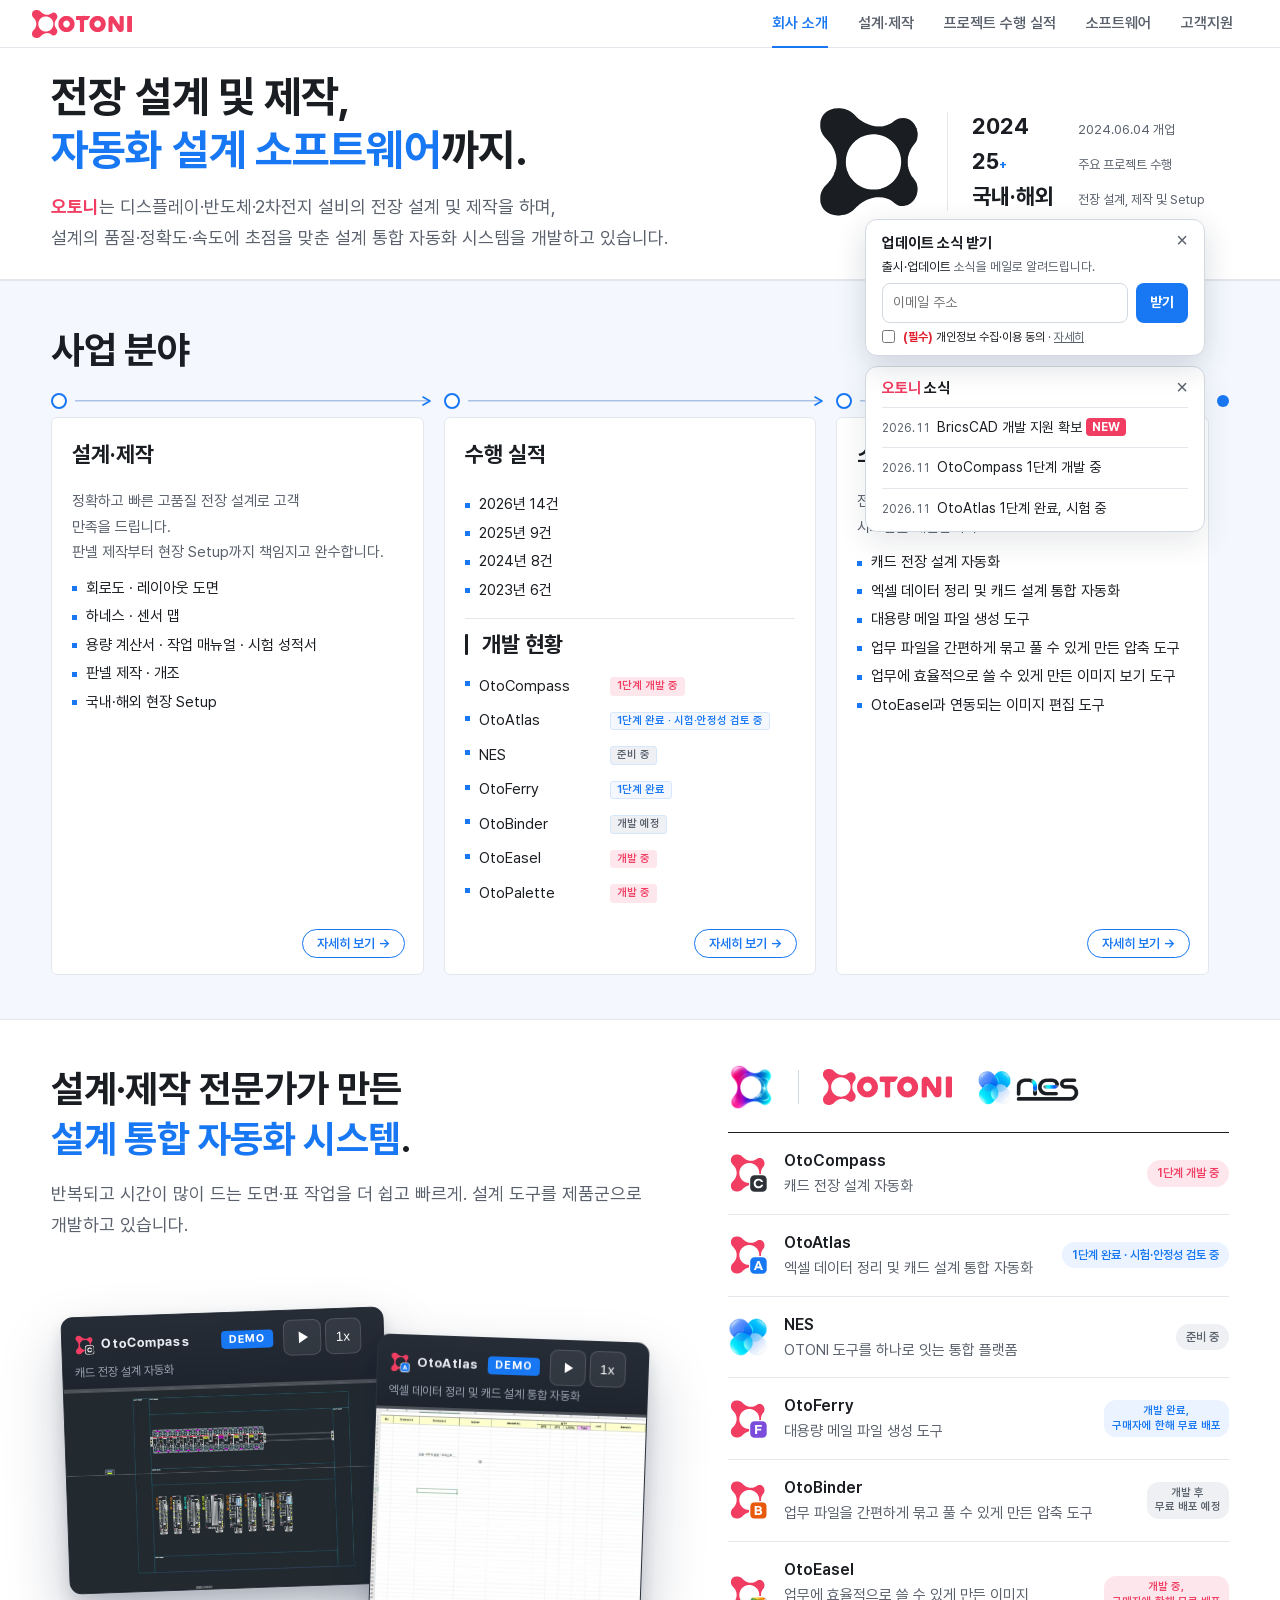
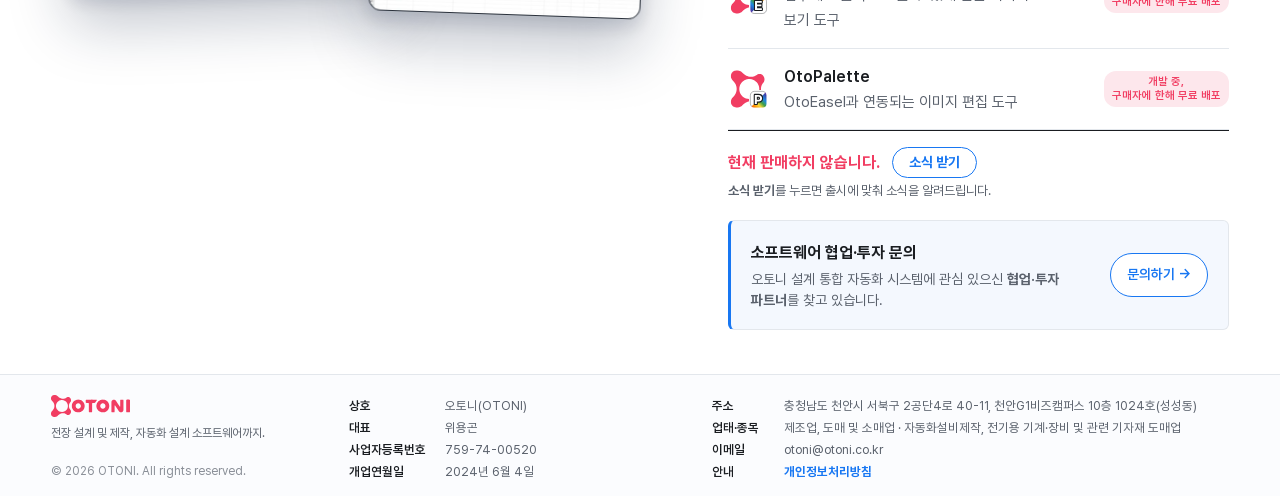
==== commit 709dc9af: "Add files via upload" ====
--- a/index.html
+++ b/index.html
@@ -15,19 +15,19 @@
 <meta property="og:image:height" content="630">
 <meta name="twitter:card" content="summary_large_image">
 <meta name="theme-color" content="#ffffff">
-<link rel="icon" href="mark.svg?v=1124i" type="image/svg+xml">
-<link rel="stylesheet" href="style.css?v=1124i">
+<link rel="icon" href="mark.svg?v=1124j" type="image/svg+xml">
+<link rel="stylesheet" href="style.css?v=1124j">
 </head>
 <body class="p-home">
 <header class="hd">
   <div class="wrap hd-in">
-    <a class="brand" href="index.html?v=1124i" aria-label="OTONI 홈"><img class="logo" src="logo_small.svg?v=1124i" alt="OTONI" width="143" height="40"></a>
+    <a class="brand" href="index.html?v=1124j" aria-label="OTONI 홈"><img class="logo" src="logo_small.svg?v=1124j" alt="OTONI" width="143" height="40"></a>
     <nav class="nav">
-      <a href="index.html?v=1124i#about" data-page="p-home">회사 소개</a>
-      <a href="design.html?v=1124i" data-page="p-design">설계·제작</a>
-      <a href="build.html?v=1124i" data-page="p-build">프로젝트 수행 실적</a>
-      <a href="software.html?v=1124i" data-page="p-software">소프트웨어</a>
-      <a href="contact.html?v=1124i" data-page="p-contact">고객지원</a>
+      <a href="index.html?v=1124j#about" data-page="p-home">회사 소개</a>
+      <a href="design.html?v=1124j" data-page="p-design">설계·제작</a>
+      <a href="build.html?v=1124j" data-page="p-build">프로젝트 수행 실적</a>
+      <a href="software.html?v=1124j" data-page="p-software">소프트웨어</a>
+      <a href="contact.html?v=1124j" data-page="p-contact">고객지원</a>
     </nav>
   </div>
 </header>
@@ -58,7 +58,7 @@
       <li class="step">
         <i class="node" aria-hidden="true"></i>
         <div class="box">
-        <h3><a class="step-link" href="design.html?v=1124i">설계·제작</a></h3>
+        <h3><a class="step-link" href="design.html?v=1124j">설계·제작</a></h3>
         <p>정확하고 빠른 고품질 전장 설계로 고객 만족을 드립니다.</p>
         <p>판넬 제작부터 현장 Setup까지 책임지고 완수합니다.</p>
         <ul><li>회로도 · 레이아웃 도면</li><li>하네스 · 센서 맵</li><li>용량 계산서 · 작업 매뉴얼 · 시험 성적서</li><li>판넬 제작 · 개조</li><li>국내·해외 현장 Setup</li></ul>
@@ -68,7 +68,7 @@
       <li class="step">
         <i class="node" aria-hidden="true"></i>
         <div class="box bx2-box">
-        <h3><a class="step-link" href="build.html?v=1124i">수행 실적</a></h3>
+        <h3><a class="step-link" href="build.html?v=1124j">수행 실적</a></h3>
         <div class="bx2"><div class="bx2-lft"><ul><li>2026년 14건</li><li>2025년 9건</li><li>2024년 8건</li><li>2023년 6건</li></ul></div><div class="bx2-r"><p class="bx2-h bx2-t"><i class="h3-bar" aria-hidden="true"></i>개발 현황</p><ul class="bx2-l"><li>OtoCompass<i class="tag ing">1단계 개발 중</i></li><li>OtoAtlas<i class="tag done">1단계 완료 ·<span class="tbr"></span> 시험·안정성 검토 중</i></li><li>NES<i class="tag prep">준비 중</i></li><li>OtoFerry<i class="tag done">1단계 완료</i></li><li>OtoBinder<i class="tag prep">개발 예정</i></li><li>OtoEasel<i class="tag ing">개발 중</i></li><li>OtoPalette<i class="tag ing">개발 중</i></li></ul></div></div>
         <span class="more" aria-hidden="true">자세히 보기 <i class="arr">→</i></span>
         </div>
@@ -76,7 +76,7 @@
       <li class="step">
         <i class="node" aria-hidden="true"></i>
         <div class="box">
-        <h3><a class="step-link" href="software.html?v=1124i">소프트웨어</a></h3>
+        <h3><a class="step-link" href="software.html?v=1124j">소프트웨어</a></h3>
         <p>전장 설계와 현장 Setup을 위한 설계 통합 자동화 시스템을 개발합니다.</p>
         <ul><li>캐드 전장 설계 자동화</li><li>엑셀 데이터 정리 및 캐드 설계 통합 자동화</li><li>대용량 메일 파일 생성 도구</li><li>업무 파일을 간편하게 묶고 풀 수 있게 만든 압축 도구</li><li>업무에 효율적으로 쓸 수 있게 만든 이미지 보기 도구</li><li>OtoEasel과 연동되는 이미지 편집 도구</li></ul>
         <span class="more" aria-hidden="true">자세히 보기 <i class="arr">→</i></span>
@@ -98,15 +98,15 @@
       </div>
       <div class="sw-side">
         <div class="syms" aria-label="PJT = OTONI + NES">
-          <img class="sym-pjt" src="combo.png?v=1124i" alt="PJT">
+          <img class="sym-pjt" src="combo.png?v=1124j" alt="PJT">
           <span class="sym-bar" aria-hidden="true"></span>
-          <img class="sym-otoni" src="logo.svg?v=1124i" alt="OTONI">
+          <img class="sym-otoni" src="logo.svg?v=1124j" alt="OTONI">
           <img class="sym-nes" src="nes_h2.png" alt="NES">
         </div>
         <ul class="sw-list">
           <li><img class="pi" src="OtoCompass_40.svg" alt=""><div><b>OtoCompass</b><span>캐드 전장 설계 자동화</span></div><span class="soon dev">1단계 개발 중</span></li>
           <li><img class="pi" src="OtoAtlas_40.svg" alt=""><div><b>OtoAtlas</b><span>엑셀 데이터 정리 및 캐드 설계 통합 자동화</span></div><span class="soon done">1단계 완료 · 시험·안정성 검토 중</span></li>
-          <li><img class="pi" src="nes.png?v=1124i" alt=""><div><b>NES</b><span>OTONI 도구를 하나로 잇는 통합 플랫폼</span></div><span class="soon">준비 중</span></li>
+          <li><img class="pi" src="nes.png?v=1124j" alt=""><div><b>NES</b><span>OTONI 도구를 하나로 잇는 통합 플랫폼</span></div><span class="soon">준비 중</span></li>
           <li><img class="pi" src="OtoFerry_40.svg" alt=""><div><b>OtoFerry</b><span>대용량 메일 파일 생성 도구</span></div><span class="soon done">개발 완료,<span class="sb"></span> 구매자에 한해 무료 배포</span></li>
           <li><img class="pi" src="OtoBinder_40.svg" alt=""><div><b>OtoBinder</b><span>업무 파일을 간편하게 묶고 풀 수 있게 만든 압축 도구</span></div><span class="soon">개발 후<span class="sb"></span> 무료 배포 예정</span></li>
           <li><img class="pi" src="OtoEasel_40.svg" alt=""><div><b>OtoEasel</b><span>업무에 효율적으로 쓸 수 있게 만든 이미지 보기 도구</span></div><span class="soon dev">개발 중,<span class="sb"></span> 구매자에 한해 무료 배포</span></li>
@@ -115,7 +115,7 @@
         <div class="sale-row sale-c" id="subscribe"><div class="sale-l"><p class="sale-1">현재 판매하지 않습니다. <button type="button" class="sub-open" aria-expanded="false">소식 받기</button></p><p class="sale-2"><strong>소식 받기</strong>를 누르면 출시에 맞춰 소식을 알려드립니다.</p></div>
   <form class="sub-form" hidden novalidate>
     <div class="sub-row"><input type="email" name="email" placeholder="이메일 주소" autocomplete="email" required aria-label="이메일 주소"><button type="submit">받기</button></div>
-    <label class="sub-ok"><input type="checkbox" name="agree"> <span class="ok-t"><em class="req">(필수)</em> 개인정보 수집·이용 동의</span> — 이메일 주소, 소식 메일 발송, 수신 거부 때까지 보관 · <a href="privacy.html?v=1124i#subscribe">자세히</a></label>
+    <label class="sub-ok"><input type="checkbox" name="agree"> <span class="ok-t"><em class="req">(필수)</em> 개인정보 수집·이용 동의</span> — 이메일 주소, 소식 메일 발송, 수신 거부 때까지 보관 · <a href="privacy.html?v=1124j#subscribe">자세히</a></label>
     <p class="sub-msg" aria-live="polite"></p>
   </form></div>
         <div class="inv"><div><b>소프트웨어 협업·투자 문의</b><span>오토니 설계 통합 자동화 시스템에 관심 있으신 <strong>협업·투자 파트너</strong>를 찾고 있습니다.</span></div><a href="mailto:otoni@otoni.co.kr">문의하기 →</a></div>
@@ -212,7 +212,7 @@
 <footer class="ft">
   <div class="wrap ft-in">
     <div class="ft-brand">
-      <a class="brand" href="index.html?v=1124i" aria-label="OTONI 홈"><img class="logo" src="logo.svg?v=1124i" alt="OTONI" width="143" height="40"></a>
+      <a class="brand" href="index.html?v=1124j" aria-label="OTONI 홈"><img class="logo" src="logo.svg?v=1124j" alt="OTONI" width="143" height="40"></a>
       <p>전장 설계 및 제작, 자동화 설계 소프트웨어까지.</p><p class="copy">© 2026 OTONI. All rights reserved.</p>
     </div>
     <ul class="ft-info">
@@ -224,7 +224,7 @@
     <ul class="ft-info">
       <li><b>주소</b> 충청남도 천안시 서북구 2공단4로 40-11, 천안G1비즈캠퍼스 10층 1024호(성성동)</li>
       <li><b>업태·종목</b> 제조업, 도매 및 소매업 · 자동화설비제작, 전기용 기계·장비 및 관련 기자재 도매업</li>
-      <li><b>이메일</b> <a href="mailto:otoni@otoni.co.kr">otoni@otoni.co.kr</a></li><li><b>안내</b> <a class="pp" href="privacy.html?v=1124i"><b>개인정보처리방침</b></a></li>
+      <li><b>이메일</b> <a href="mailto:otoni@otoni.co.kr">otoni@otoni.co.kr</a></li><li><b>안내</b> <a class="pp" href="privacy.html?v=1124j"><b>개인정보처리방침</b></a></li>
     </ul>
   </div>
 </footer>
@@ -238,6 +238,7 @@
 </script>
 
 <aside class="news-box" id="newsBox" hidden aria-label="오토니 소식">
+  <button type="button" class="sub-x" aria-label="닫기">×</button>
   <div class="nb-h"><span><b class="o">오토니</b> 소식</span></div>
   <ul>
     <li><time>2026.11</time><span>BricsCAD 개발 지원 확보<i class="nb-new">NEW</i></span></li>
@@ -251,11 +252,11 @@
   <span><strong>출시·업데이트</strong> 소식을 메일로 알려드립니다.</span>
   <form class="sub-form" novalidate>
     <div class="sub-row"><input type="email" name="email" placeholder="이메일 주소" autocomplete="email" required aria-label="이메일 주소"><button type="submit">받기</button></div>
-    <label class="sub-ok"><input type="checkbox" name="agree"> <span class="ok-t"><em class="req">(필수)</em> 개인정보 수집·이용 동의</span> · <a href="privacy.html?v=1124i#subscribe">자세히</a></label>
+    <label class="sub-ok"><input type="checkbox" name="agree"> <span class="ok-t"><em class="req">(필수)</em> 개인정보 수집·이용 동의</span> · <a href="privacy.html?v=1124j#subscribe">자세히</a></label>
     <p class="sub-msg" aria-live="polite"></p>
   </form>
 </div>
-<script src="sub_config.js?v=1124i"></script>
+<script src="sub_config.js?v=1124j"></script>
 <script>
 
 (function(){
@@ -270,12 +271,15 @@
 var hs=document.querySelector('.p-home .hero-stats');
 
 function pin(){if(!bar)return;bar.dataset.right='';if(!hs||innerWidth<901){bar.style.position='';bar.style.top='';bar.style.left='';bar.style.right='';return;}var r=hs.getBoundingClientRect();
-var na=document.querySelectorAll('.nav a'),nr=na.length?na[na.length-1].getBoundingClientRect().right:document.documentElement.clientWidth-48,lx=Math.round(nr-bar.offsetWidth);
+
+var BW=bar.offsetWidth||340;
+var na=document.querySelectorAll('.nav a'),nr=na.length?na[na.length-1].getBoundingClientRect().right:document.documentElement.clientWidth-48,lx=Math.round(nr-BW);
 if(lx>=r.right+24){bar.dataset.right='1';bar.style.position='absolute';bar.style.right='auto';bar.style.top=Math.round(r.top+scrollY)+'px';bar.style.left=Math.round(lx+scrollX)+'px';return;}
-bar.style.position='absolute';bar.style.top=Math.round(r.bottom+scrollY+8)+'px';bar.style.right='auto';bar.style.left=Math.round(r.right+scrollX-bar.offsetWidth)+'px';}
-
-var nb=document.getElementById('newsBox');
-function pinNews(){if(!nb)return;if(!bar||!hs||innerWidth<901||!bar.style.top||bar.dataset.right!=='1'){nb.hidden=true;return;}nb.hidden=false;nb.style.width=bar.offsetWidth+'px';nb.style.left=bar.style.left;var t=parseFloat(bar.style.top)||0;nb.style.top=Math.round(bar.hidden?t:t+bar.offsetHeight+10)+'px';}
+bar.style.position='absolute';bar.style.top=Math.round(r.bottom+scrollY+8)+'px';bar.style.right='auto';bar.style.left=Math.round(r.right+scrollX-BW)+'px';}
+
+var nb=document.getElementById('newsBox'),nbOff=false;
+function pinNews(){if(!nb)return;if(nbOff||!bar||!hs||innerWidth<901||!bar.style.top){nb.hidden=true;return;}nb.hidden=false;nb.style.left=bar.style.left;var t=parseFloat(bar.style.top)||0;nb.style.top=Math.round(bar.hidden?t:t+bar.offsetHeight+10)+'px';}
+if(nb)nb.querySelector('.sub-x').onclick=function(){nbOff=true;nb.hidden=true;};
 var pin0=pin;pin=function(){pin0();pinNews();};
 if(bar&&hs&&window.ResizeObserver)new ResizeObserver(pinNews).observe(bar);
 if(bar&&hs)bar.classList.add('blinkB');   
@@ -284,10 +288,11 @@
   bar.querySelector('.sub-x').onclick=function(){set({x:Date.now()});bar.classList.remove('show');setTimeout(function(){bar.hidden=true;pinNews();},250)};}
 document.querySelectorAll('.sub-open').forEach(function(b){b.onclick=function(){var f=b.closest('.sale-row,.inv-sale').querySelector('.sub-form');f.hidden=!f.hidden;b.setAttribute('aria-expanded',!f.hidden);if(!f.hidden)f.email.focus();};});
 
-document.querySelectorAll('.sub-form').forEach(function(f){f.agree.addEventListener('change',function(){if(f.agree.checked){f.querySelector('.sub-ok').classList.remove('need');var m=f.querySelector('.sub-msg');if(m.classList.contains('bad')){m.textContent='';m.className='sub-msg';}}});});
+document.querySelectorAll('.sub-form').forEach(function(f){f.agree.addEventListener('change',function(){if(f.agree.checked){f.querySelector('.sub-ok').classList.remove('need');var m=f.querySelector('.sub-msg');if(m.classList.contains('bad')){m.textContent='';m.className='sub-msg';m.style.paddingLeft='';}}});});
 document.querySelectorAll('.sub-form').forEach(function(f){f.onsubmit=function(e){e.preventDefault();var m=f.querySelector('.sub-msg'),em=f.email.value.trim();
-  m.className='sub-msg';
-  if(!/^[^\s@]+@[^\s@]+\.[^\s@]+$/.test(em)){m.textContent='이메일 주소를 확인해 주세요.';m.classList.add('bad');return}
+  m.className='sub-msg';m.style.paddingLeft='';
+  
+  if(!/^[^\s@]+@[^\s@]+\.[^\s@]+$/.test(em)){m.textContent='* 이메일 주소를 확인해 주세요.';m.classList.add('bad');var ot=f.querySelector('.ok-t');if(ot)m.style.paddingLeft=Math.max(0,Math.round(ot.getBoundingClientRect().left-m.getBoundingClientRect().left))+'px';return}
   if(!f.agree.checked){m.textContent='';var ok=f.querySelector('.sub-ok');ok.classList.remove('need');void ok.offsetWidth;ok.classList.add('need');return}
   if(!SUB_URL){m.textContent='소식 받기는 곧 열립니다. 잠시 뒤 다시 들러 주세요.';return}
   
--- a/style.css
+++ b/style.css
@@ -971,28 +971,28 @@
 
 
 .sw-list .soon .sb{display:none}
-@media (max-width:1500px){.sw-list .soon .sb{display:block}.sw-list .soon:has(.sb){text-align:center;line-height:1.3;border-radius:12px;padding:4px 8px;font-size:11px}}
-
-.sub-ok .ok-t{color:var(--ink);display:inline-block;transform-origin:left center;vertical-align:top;max-width:calc(100% - 24px)}
-.sub-ok .req{font-style:normal;font-weight:700;color:#E0202F;display:inline-block;transform-origin:center bottom}
-.sub-ok.need .req{animation:okUp 1.1s ease-in-out}
-@keyframes okUp{0%{transform:none}27%,64%{transform:translateY(-4px) scale(1.25);text-shadow:0 4px 8px rgba(224,32,47,.3)}100%{transform:none}}
-.sub-msg.bad{color:#E0202F;font-weight:700}
-
-.sub-bar>span strong{font-weight:400;color:var(--ink)}
-@media (min-width:561px){.sub-bar .sub-ok{font-size:12px}.sub-bar .sub-msg{font-size:12px;margin-top:4px}}
-
-.news-box{position:absolute;z-index:59;background:#fff;border:1px solid var(--line2);border-radius:12px;box-shadow:0 10px 30px rgba(20,30,50,.10);padding:11px 16px 12px}
-.news-box[hidden]{display:none}
-.nb-h{display:flex;align-items:center;justify-content:space-between;font-size:15px;font-weight:700;line-height:1.4;padding-bottom:8px;border-bottom:1px solid var(--line)}
-.nb-h .o{font-weight:800}
-.news-box ul{margin:0;padding:0;list-style:none}
-.news-box li{display:grid;grid-template-columns:49px 1fr;column-gap:6px;align-items:baseline;padding:9px 0;border-bottom:1px solid var(--line)}
-.news-box li:last-child{border-bottom:0;padding-bottom:0}
-.news-box time{font-size:12px;color:var(--sub);font-variant-numeric:tabular-nums;letter-spacing:.01em}
-.news-box li span{font-size:14px;font-weight:400;line-height:1.5;color:var(--ink)}
-.nb-new{display:inline-block;margin-left:4px;padding:0 6px;border-radius:4px;background:var(--pink);color:#fff;font-size:12px;font-weight:700;font-style:normal;line-height:18px;vertical-align:1px}
-
-.sub-bar.blinkB .sub-row button{animation:btnBreath .8s ease-in-out .6s 2}
+@media (max-width:1500px){.sw-list .soon .sb{display:block}.sw-list .soon:has(.sb){text-align:center;line-height:1.3;border-radius:12px;padding:4px 8px;font-size:11px}}
+
+.sub-ok .ok-t{color:var(--ink);display:inline-block;transform-origin:left center;vertical-align:top;max-width:calc(100% - 24px)}
+.sub-ok .req{font-style:normal;font-weight:700;color:#E0202F;display:inline-block;transform-origin:center bottom}
+.sub-ok.need .req{animation:okUp 1.1s ease-in-out}
+@keyframes okUp{0%{transform:none}27%,64%{transform:translateY(-4px) scale(1.25);text-shadow:0 4px 8px rgba(224,32,47,.3)}100%{transform:none}}
+.sub-msg.bad{color:#E0202F;font-weight:700}
+
+.sub-bar>span strong{font-weight:400;color:var(--ink)}
+@media (min-width:561px){.sub-bar .sub-ok{font-size:12px}.sub-bar .sub-msg{font-size:12px;margin-top:4px}}
+
+.news-box{position:absolute;z-index:59;width:340px;box-sizing:border-box;background:#fff;border:1px solid var(--line2);border-radius:12px;box-shadow:0 10px 30px rgba(20,30,50,.10);padding:11px 16px 12px}
+.news-box[hidden]{display:none}
+.nb-h{display:flex;align-items:center;justify-content:space-between;font-size:15px;font-weight:700;line-height:1.4;padding-bottom:8px;border-bottom:1px solid var(--line)}
+.nb-h .o{font-weight:800}
+.news-box ul{margin:0;padding:0;list-style:none}
+.news-box li{display:grid;grid-template-columns:49px 1fr;column-gap:6px;align-items:baseline;padding:9px 0;border-bottom:1px solid var(--line)}
+.news-box li:last-child{border-bottom:0;padding-bottom:0}
+.news-box time{font-size:12px;color:var(--sub);font-variant-numeric:tabular-nums;letter-spacing:.01em}
+.news-box li span{font-size:14px;font-weight:400;line-height:1.5;color:var(--ink)}
+.nb-new{display:inline-block;margin-left:4px;padding:0 6px;border-radius:4px;background:var(--pink);color:#fff;font-size:12px;font-weight:700;font-style:normal;line-height:18px;vertical-align:1px}
+
+.sub-bar.blinkB .sub-row button{animation:btnBreath .8s ease-in-out .6s 2}
 @keyframes btnBreath{0%,100%{transform:scale(1)}50%{transform:scale(1.08);box-shadow:0 4px 14px rgba(24,119,242,.35)}}
 
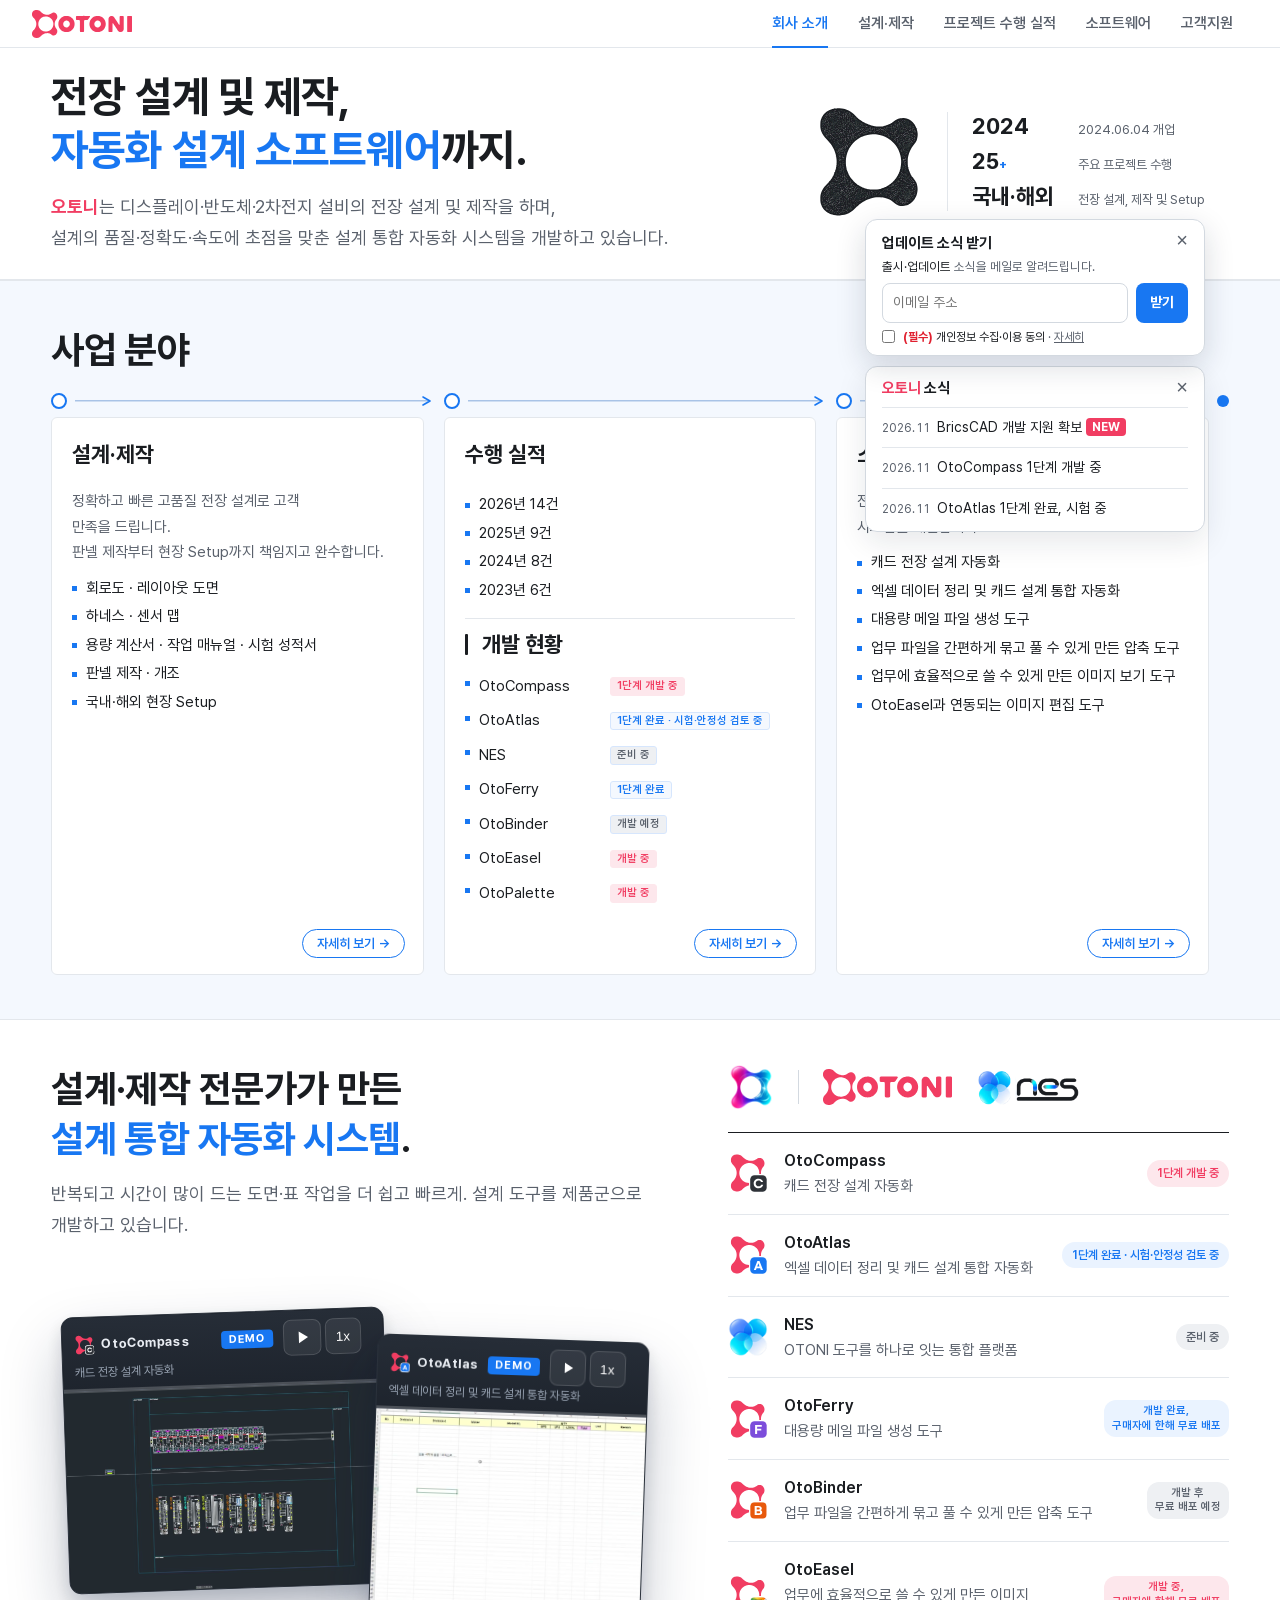
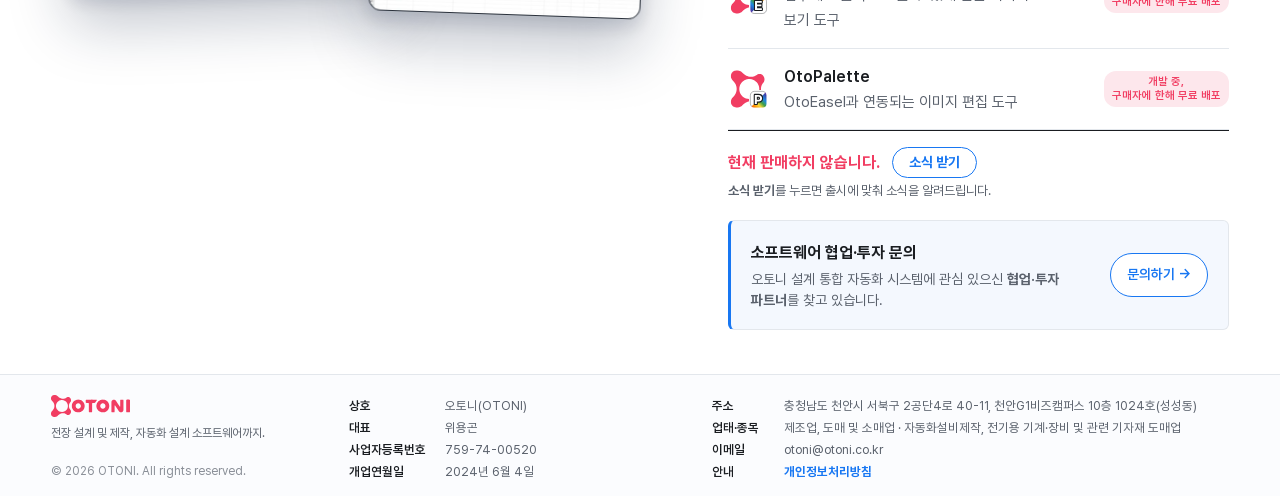
==== commit 44cffc02: "Add files via upload" ====
--- a/index.html
+++ b/index.html
@@ -15,19 +15,20 @@
 <meta property="og:image:height" content="630">
 <meta name="twitter:card" content="summary_large_image">
 <meta name="theme-color" content="#ffffff">
-<link rel="icon" href="mark.svg?v=1124j" type="image/svg+xml">
-<link rel="stylesheet" href="style.css?v=1124j">
+<link rel="canonical" href="https://otoni.co.kr/">
+<link rel="icon" href="mark.svg?v=1125a" type="image/svg+xml">
+<link rel="stylesheet" href="style.css?v=1125a">
 </head>
 <body class="p-home">
 <header class="hd">
   <div class="wrap hd-in">
-    <a class="brand" href="index.html?v=1124j" aria-label="OTONI 홈"><img class="logo" src="logo_small.svg?v=1124j" alt="OTONI" width="143" height="40"></a>
+    <a class="brand" href="index.html?v=1125a" aria-label="OTONI 홈"><img class="logo" src="logo_small.svg?v=1125a" alt="OTONI" width="143" height="40"></a>
     <nav class="nav">
-      <a href="index.html?v=1124j#about" data-page="p-home">회사 소개</a>
-      <a href="design.html?v=1124j" data-page="p-design">설계·제작</a>
-      <a href="build.html?v=1124j" data-page="p-build">프로젝트 수행 실적</a>
-      <a href="software.html?v=1124j" data-page="p-software">소프트웨어</a>
-      <a href="contact.html?v=1124j" data-page="p-contact">고객지원</a>
+      <a href="index.html?v=1125a#about" data-page="p-home">회사 소개</a>
+      <a href="design.html?v=1125a" data-page="p-design">설계·제작</a>
+      <a href="build.html?v=1125a" data-page="p-build">프로젝트 수행 실적</a>
+      <a href="software.html?v=1125a" data-page="p-software">소프트웨어</a>
+      <a href="contact.html?v=1125a" data-page="p-contact">고객지원</a>
     </nav>
   </div>
 </header>
@@ -58,7 +59,7 @@
       <li class="step">
         <i class="node" aria-hidden="true"></i>
         <div class="box">
-        <h3><a class="step-link" href="design.html?v=1124j">설계·제작</a></h3>
+        <h3><a class="step-link" href="design.html?v=1125a">설계·제작</a></h3>
         <p>정확하고 빠른 고품질 전장 설계로 고객 만족을 드립니다.</p>
         <p>판넬 제작부터 현장 Setup까지 책임지고 완수합니다.</p>
         <ul><li>회로도 · 레이아웃 도면</li><li>하네스 · 센서 맵</li><li>용량 계산서 · 작업 매뉴얼 · 시험 성적서</li><li>판넬 제작 · 개조</li><li>국내·해외 현장 Setup</li></ul>
@@ -68,7 +69,7 @@
       <li class="step">
         <i class="node" aria-hidden="true"></i>
         <div class="box bx2-box">
-        <h3><a class="step-link" href="build.html?v=1124j">수행 실적</a></h3>
+        <h3><a class="step-link" href="build.html?v=1125a">수행 실적</a></h3>
         <div class="bx2"><div class="bx2-lft"><ul><li>2026년 14건</li><li>2025년 9건</li><li>2024년 8건</li><li>2023년 6건</li></ul></div><div class="bx2-r"><p class="bx2-h bx2-t"><i class="h3-bar" aria-hidden="true"></i>개발 현황</p><ul class="bx2-l"><li>OtoCompass<i class="tag ing">1단계 개발 중</i></li><li>OtoAtlas<i class="tag done">1단계 완료 ·<span class="tbr"></span> 시험·안정성 검토 중</i></li><li>NES<i class="tag prep">준비 중</i></li><li>OtoFerry<i class="tag done">1단계 완료</i></li><li>OtoBinder<i class="tag prep">개발 예정</i></li><li>OtoEasel<i class="tag ing">개발 중</i></li><li>OtoPalette<i class="tag ing">개발 중</i></li></ul></div></div>
         <span class="more" aria-hidden="true">자세히 보기 <i class="arr">→</i></span>
         </div>
@@ -76,7 +77,7 @@
       <li class="step">
         <i class="node" aria-hidden="true"></i>
         <div class="box">
-        <h3><a class="step-link" href="software.html?v=1124j">소프트웨어</a></h3>
+        <h3><a class="step-link" href="software.html?v=1125a">소프트웨어</a></h3>
         <p>전장 설계와 현장 Setup을 위한 설계 통합 자동화 시스템을 개발합니다.</p>
         <ul><li>캐드 전장 설계 자동화</li><li>엑셀 데이터 정리 및 캐드 설계 통합 자동화</li><li>대용량 메일 파일 생성 도구</li><li>업무 파일을 간편하게 묶고 풀 수 있게 만든 압축 도구</li><li>업무에 효율적으로 쓸 수 있게 만든 이미지 보기 도구</li><li>OtoEasel과 연동되는 이미지 편집 도구</li></ul>
         <span class="more" aria-hidden="true">자세히 보기 <i class="arr">→</i></span>
@@ -98,15 +99,15 @@
       </div>
       <div class="sw-side">
         <div class="syms" aria-label="PJT = OTONI + NES">
-          <img class="sym-pjt" src="combo.png?v=1124j" alt="PJT">
+          <img class="sym-pjt" src="combo.png?v=1125a" alt="PJT">
           <span class="sym-bar" aria-hidden="true"></span>
-          <img class="sym-otoni" src="logo.svg?v=1124j" alt="OTONI">
+          <img class="sym-otoni" src="logo.svg?v=1125a" alt="OTONI">
           <img class="sym-nes" src="nes_h2.png" alt="NES">
         </div>
         <ul class="sw-list">
           <li><img class="pi" src="OtoCompass_40.svg" alt=""><div><b>OtoCompass</b><span>캐드 전장 설계 자동화</span></div><span class="soon dev">1단계 개발 중</span></li>
           <li><img class="pi" src="OtoAtlas_40.svg" alt=""><div><b>OtoAtlas</b><span>엑셀 데이터 정리 및 캐드 설계 통합 자동화</span></div><span class="soon done">1단계 완료 · 시험·안정성 검토 중</span></li>
-          <li><img class="pi" src="nes.png?v=1124j" alt=""><div><b>NES</b><span>OTONI 도구를 하나로 잇는 통합 플랫폼</span></div><span class="soon">준비 중</span></li>
+          <li><img class="pi" src="nes.png?v=1125a" alt=""><div><b>NES</b><span>OTONI 도구를 하나로 잇는 통합 플랫폼</span></div><span class="soon">준비 중</span></li>
           <li><img class="pi" src="OtoFerry_40.svg" alt=""><div><b>OtoFerry</b><span>대용량 메일 파일 생성 도구</span></div><span class="soon done">개발 완료,<span class="sb"></span> 구매자에 한해 무료 배포</span></li>
           <li><img class="pi" src="OtoBinder_40.svg" alt=""><div><b>OtoBinder</b><span>업무 파일을 간편하게 묶고 풀 수 있게 만든 압축 도구</span></div><span class="soon">개발 후<span class="sb"></span> 무료 배포 예정</span></li>
           <li><img class="pi" src="OtoEasel_40.svg" alt=""><div><b>OtoEasel</b><span>업무에 효율적으로 쓸 수 있게 만든 이미지 보기 도구</span></div><span class="soon dev">개발 중,<span class="sb"></span> 구매자에 한해 무료 배포</span></li>
@@ -115,7 +116,7 @@
         <div class="sale-row sale-c" id="subscribe"><div class="sale-l"><p class="sale-1">현재 판매하지 않습니다. <button type="button" class="sub-open" aria-expanded="false">소식 받기</button></p><p class="sale-2"><strong>소식 받기</strong>를 누르면 출시에 맞춰 소식을 알려드립니다.</p></div>
   <form class="sub-form" hidden novalidate>
     <div class="sub-row"><input type="email" name="email" placeholder="이메일 주소" autocomplete="email" required aria-label="이메일 주소"><button type="submit">받기</button></div>
-    <label class="sub-ok"><input type="checkbox" name="agree"> <span class="ok-t"><em class="req">(필수)</em> 개인정보 수집·이용 동의</span> — 이메일 주소, 소식 메일 발송, 수신 거부 때까지 보관 · <a href="privacy.html?v=1124j#subscribe">자세히</a></label>
+    <label class="sub-ok"><input type="checkbox" name="agree"> <span class="ok-t"><em class="req">(필수)</em> 개인정보 수집·이용 동의</span> — 이메일 주소, 소식 메일 발송, 수신 거부 때까지 보관 · <a href="privacy.html?v=1125a#subscribe">자세히</a></label>
     <p class="sub-msg" aria-live="polite"></p>
   </form></div>
         <div class="inv"><div><b>소프트웨어 협업·투자 문의</b><span>오토니 설계 통합 자동화 시스템에 관심 있으신 <strong>협업·투자 파트너</strong>를 찾고 있습니다.</span></div><a href="mailto:otoni@otoni.co.kr">문의하기 →</a></div>
@@ -212,7 +213,7 @@
 <footer class="ft">
   <div class="wrap ft-in">
     <div class="ft-brand">
-      <a class="brand" href="index.html?v=1124j" aria-label="OTONI 홈"><img class="logo" src="logo.svg?v=1124j" alt="OTONI" width="143" height="40"></a>
+      <a class="brand" href="index.html?v=1125a" aria-label="OTONI 홈"><img class="logo" src="logo.svg?v=1125a" alt="OTONI" width="143" height="40"></a>
       <p>전장 설계 및 제작, 자동화 설계 소프트웨어까지.</p><p class="copy">© 2026 OTONI. All rights reserved.</p>
     </div>
     <ul class="ft-info">
@@ -224,7 +225,7 @@
     <ul class="ft-info">
       <li><b>주소</b> 충청남도 천안시 서북구 2공단4로 40-11, 천안G1비즈캠퍼스 10층 1024호(성성동)</li>
       <li><b>업태·종목</b> 제조업, 도매 및 소매업 · 자동화설비제작, 전기용 기계·장비 및 관련 기자재 도매업</li>
-      <li><b>이메일</b> <a href="mailto:otoni@otoni.co.kr">otoni@otoni.co.kr</a></li><li><b>안내</b> <a class="pp" href="privacy.html?v=1124j"><b>개인정보처리방침</b></a></li>
+      <li><b>이메일</b> <a href="mailto:otoni@otoni.co.kr">otoni@otoni.co.kr</a></li><li><b>안내</b> <a class="pp" href="privacy.html?v=1125a"><b>개인정보처리방침</b></a></li>
     </ul>
   </div>
 </footer>
@@ -252,11 +253,11 @@
   <span><strong>출시·업데이트</strong> 소식을 메일로 알려드립니다.</span>
   <form class="sub-form" novalidate>
     <div class="sub-row"><input type="email" name="email" placeholder="이메일 주소" autocomplete="email" required aria-label="이메일 주소"><button type="submit">받기</button></div>
-    <label class="sub-ok"><input type="checkbox" name="agree"> <span class="ok-t"><em class="req">(필수)</em> 개인정보 수집·이용 동의</span> · <a href="privacy.html?v=1124j#subscribe">자세히</a></label>
+    <label class="sub-ok"><input type="checkbox" name="agree"> <span class="ok-t"><em class="req">(필수)</em> 개인정보 수집·이용 동의</span> · <a href="privacy.html?v=1125a#subscribe">자세히</a></label>
     <p class="sub-msg" aria-live="polite"></p>
   </form>
 </div>
-<script src="sub_config.js?v=1124j"></script>
+<script src="sub_config.js?v=1125a"></script>
 <script>
 
 (function(){
@@ -266,11 +267,15 @@
 function set(v){try{localStorage.setItem(K,JSON.stringify(v))}catch(e){}}
 var bar=document.getElementById('subBar'),st=get();
 
-var hideBar=(st.done||(st.x&&Date.now()-st.x<30*DAY))&&!(document.querySelector('.p-home .hero-stats')&&innerWidth>900);
+
+var hideBar=(st.done||(st.x&&Date.now()-st.x<30*DAY))&&!document.querySelector('.p-home .hero-stats');
 
 var hs=document.querySelector('.p-home .hero-stats');
 
-function pin(){if(!bar)return;bar.dataset.right='';if(!hs||innerWidth<901){bar.style.position='';bar.style.top='';bar.style.left='';bar.style.right='';return;}var r=hs.getBoundingClientRect();
+function pin(){if(!bar)return;bar.dataset.right='';if(!hs){bar.style.position='';bar.style.top='';bar.style.left='';bar.style.right='';bar.style.bottom='';return;}var r=hs.getBoundingClientRect();
+
+if(innerWidth<561){bar.style.position='absolute';bar.style.bottom='auto';bar.style.top=Math.round(r.bottom+scrollY+12)+'px';bar.style.left='12px';bar.style.right='12px';return;}
+bar.style.bottom='';
 
 var BW=bar.offsetWidth||340;
 var na=document.querySelectorAll('.nav a'),nr=na.length?na[na.length-1].getBoundingClientRect().right:document.documentElement.clientWidth-48,lx=Math.round(nr-BW);
@@ -278,13 +283,13 @@
 bar.style.position='absolute';bar.style.top=Math.round(r.bottom+scrollY+8)+'px';bar.style.right='auto';bar.style.left=Math.round(r.right+scrollX-BW)+'px';}
 
 var nb=document.getElementById('newsBox'),nbOff=false;
-function pinNews(){if(!nb)return;if(nbOff||!bar||!hs||innerWidth<901||!bar.style.top){nb.hidden=true;return;}nb.hidden=false;nb.style.left=bar.style.left;var t=parseFloat(bar.style.top)||0;nb.style.top=Math.round(bar.hidden?t:t+bar.offsetHeight+10)+'px';}
+function pinNews(){if(!nb)return;if(nbOff||!bar||!hs||!bar.style.top){nb.hidden=true;return;}nb.hidden=false;nb.style.left=bar.style.left;nb.style.right=bar.style.right;var t=parseFloat(bar.style.top)||0;nb.style.top=Math.round(bar.hidden?t:t+bar.offsetHeight+10)+'px';}
 if(nb)nb.querySelector('.sub-x').onclick=function(){nbOff=true;nb.hidden=true;};
 var pin0=pin;pin=function(){pin0();pinNews();};
 if(bar&&hs&&window.ResizeObserver)new ResizeObserver(pinNews).observe(bar);
 if(bar&&hs)bar.classList.add('blinkB');   
 if(bar&&!hideBar&&hs){addEventListener('resize',pin);if(document.fonts)document.fonts.ready.then(pin);}
-if(bar&&!hideBar){var on=function(){if(hs&&innerWidth>900){bar.hidden=false;pin();requestAnimationFrame(function(){bar.classList.add('show')});removeEventListener('scroll',on);return;}var lim=Math.min(400,(document.documentElement.scrollHeight-innerHeight)*0.3);if(scrollY>lim){bar.hidden=false;requestAnimationFrame(function(){bar.classList.add('show')});removeEventListener('scroll',on)}};addEventListener('scroll',on,{passive:true});on();
+if(bar&&!hideBar){var on=function(){if(hs){bar.hidden=false;pin();requestAnimationFrame(function(){bar.classList.add('show')});removeEventListener('scroll',on);return;}var lim=Math.min(400,(document.documentElement.scrollHeight-innerHeight)*0.3);if(scrollY>lim){bar.hidden=false;requestAnimationFrame(function(){bar.classList.add('show')});removeEventListener('scroll',on)}};addEventListener('scroll',on,{passive:true});on();
   bar.querySelector('.sub-x').onclick=function(){set({x:Date.now()});bar.classList.remove('show');setTimeout(function(){bar.hidden=true;pinNews();},250)};}
 document.querySelectorAll('.sub-open').forEach(function(b){b.onclick=function(){var f=b.closest('.sale-row,.inv-sale').querySelector('.sub-form');f.hidden=!f.hidden;b.setAttribute('aria-expanded',!f.hidden);if(!f.hidden)f.email.focus();};});
 
--- a/style.css
+++ b/style.css
@@ -984,6 +984,8 @@
 
 .news-box{position:absolute;z-index:59;width:340px;box-sizing:border-box;background:#fff;border:1px solid var(--line2);border-radius:12px;box-shadow:0 10px 30px rgba(20,30,50,.10);padding:11px 16px 12px}
 .news-box[hidden]{display:none}
+
+@media (max-width:560px){.news-box{width:auto}}
 .nb-h{display:flex;align-items:center;justify-content:space-between;font-size:15px;font-weight:700;line-height:1.4;padding-bottom:8px;border-bottom:1px solid var(--line)}
 .nb-h .o{font-weight:800}
 .news-box ul{margin:0;padding:0;list-style:none}
